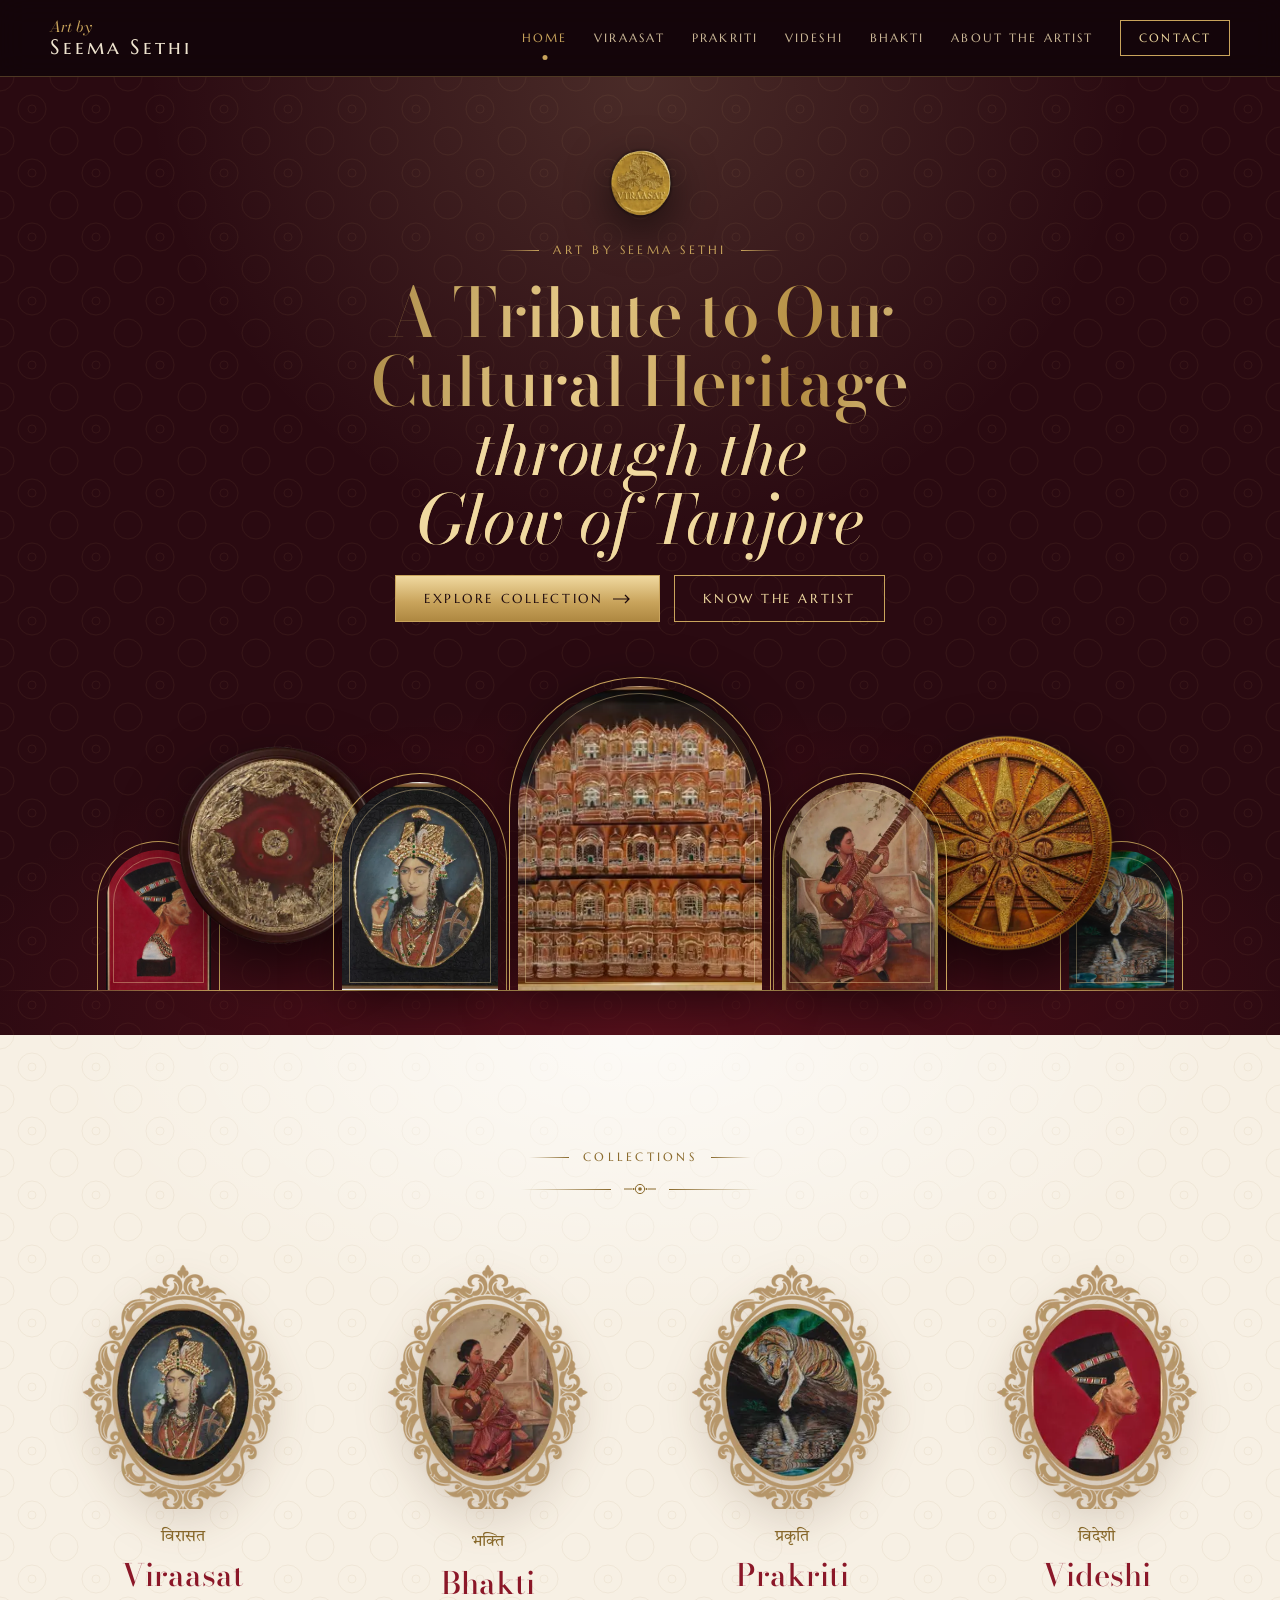
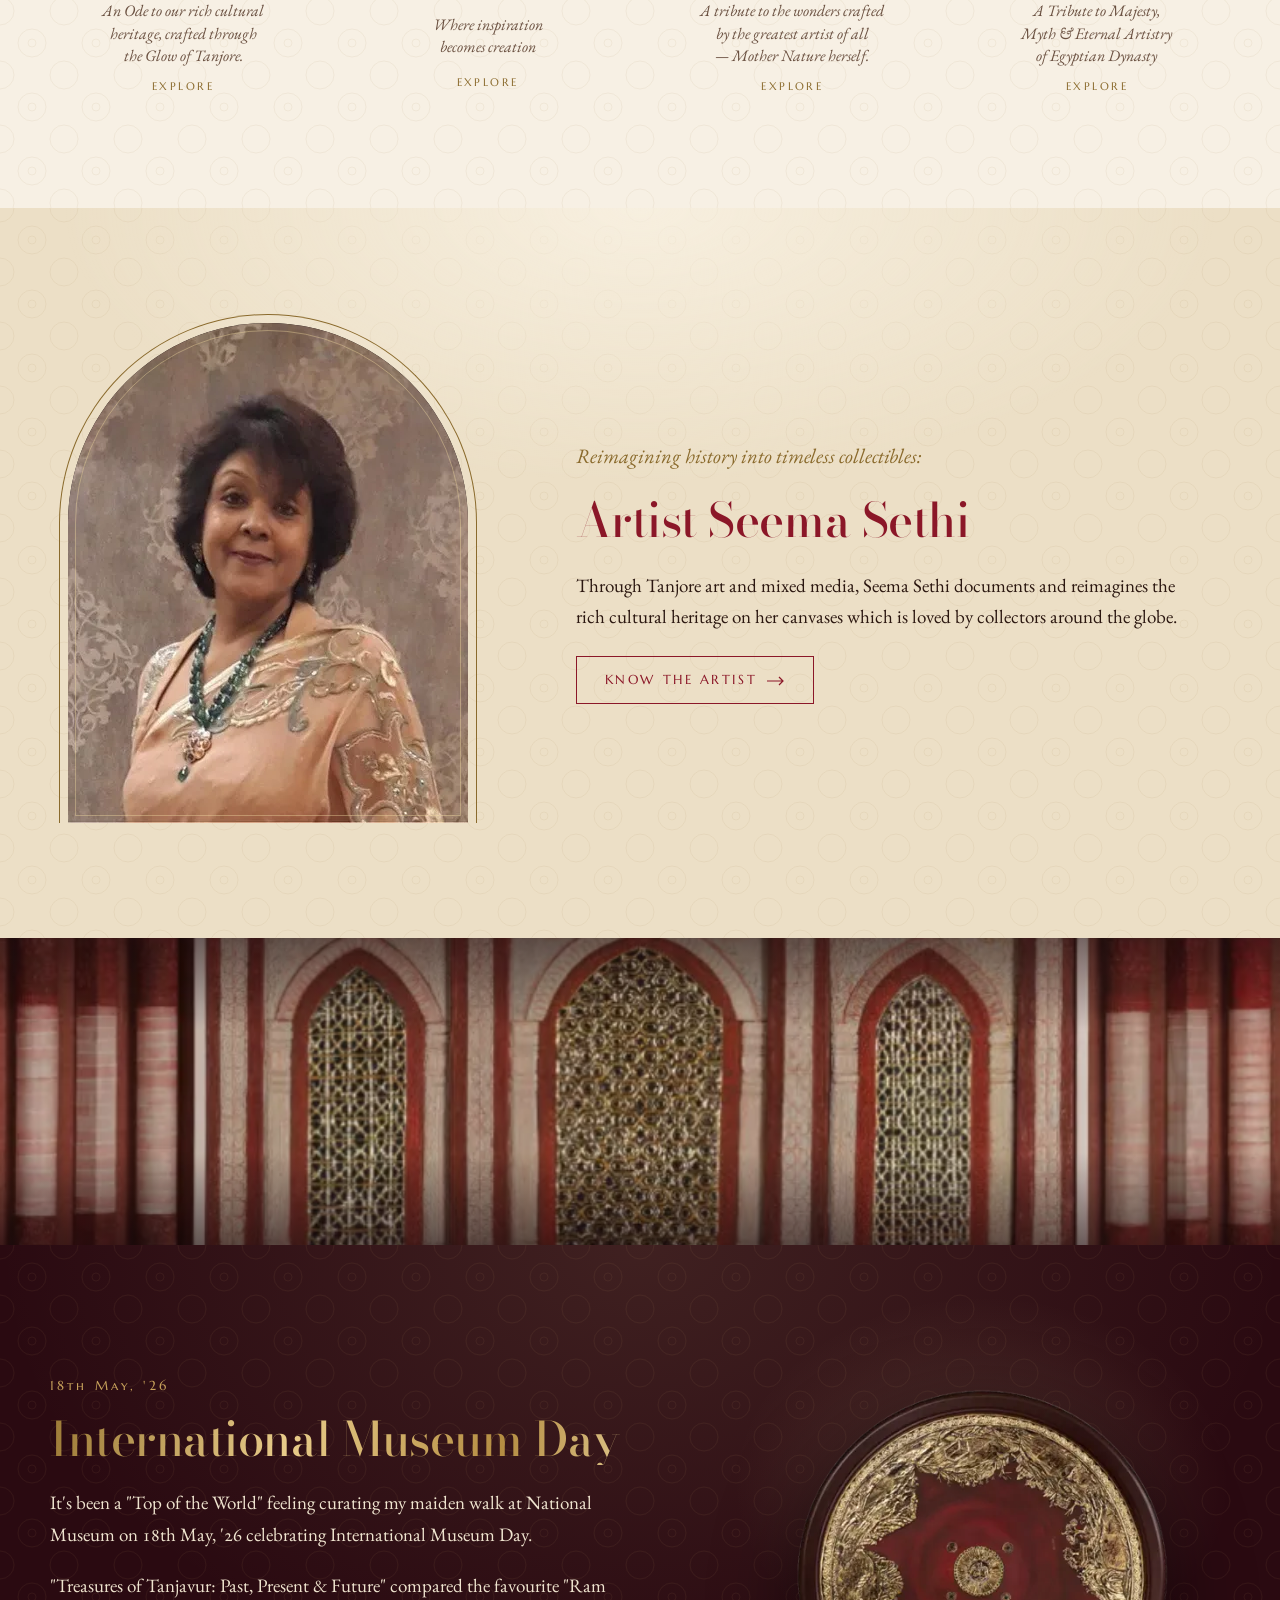
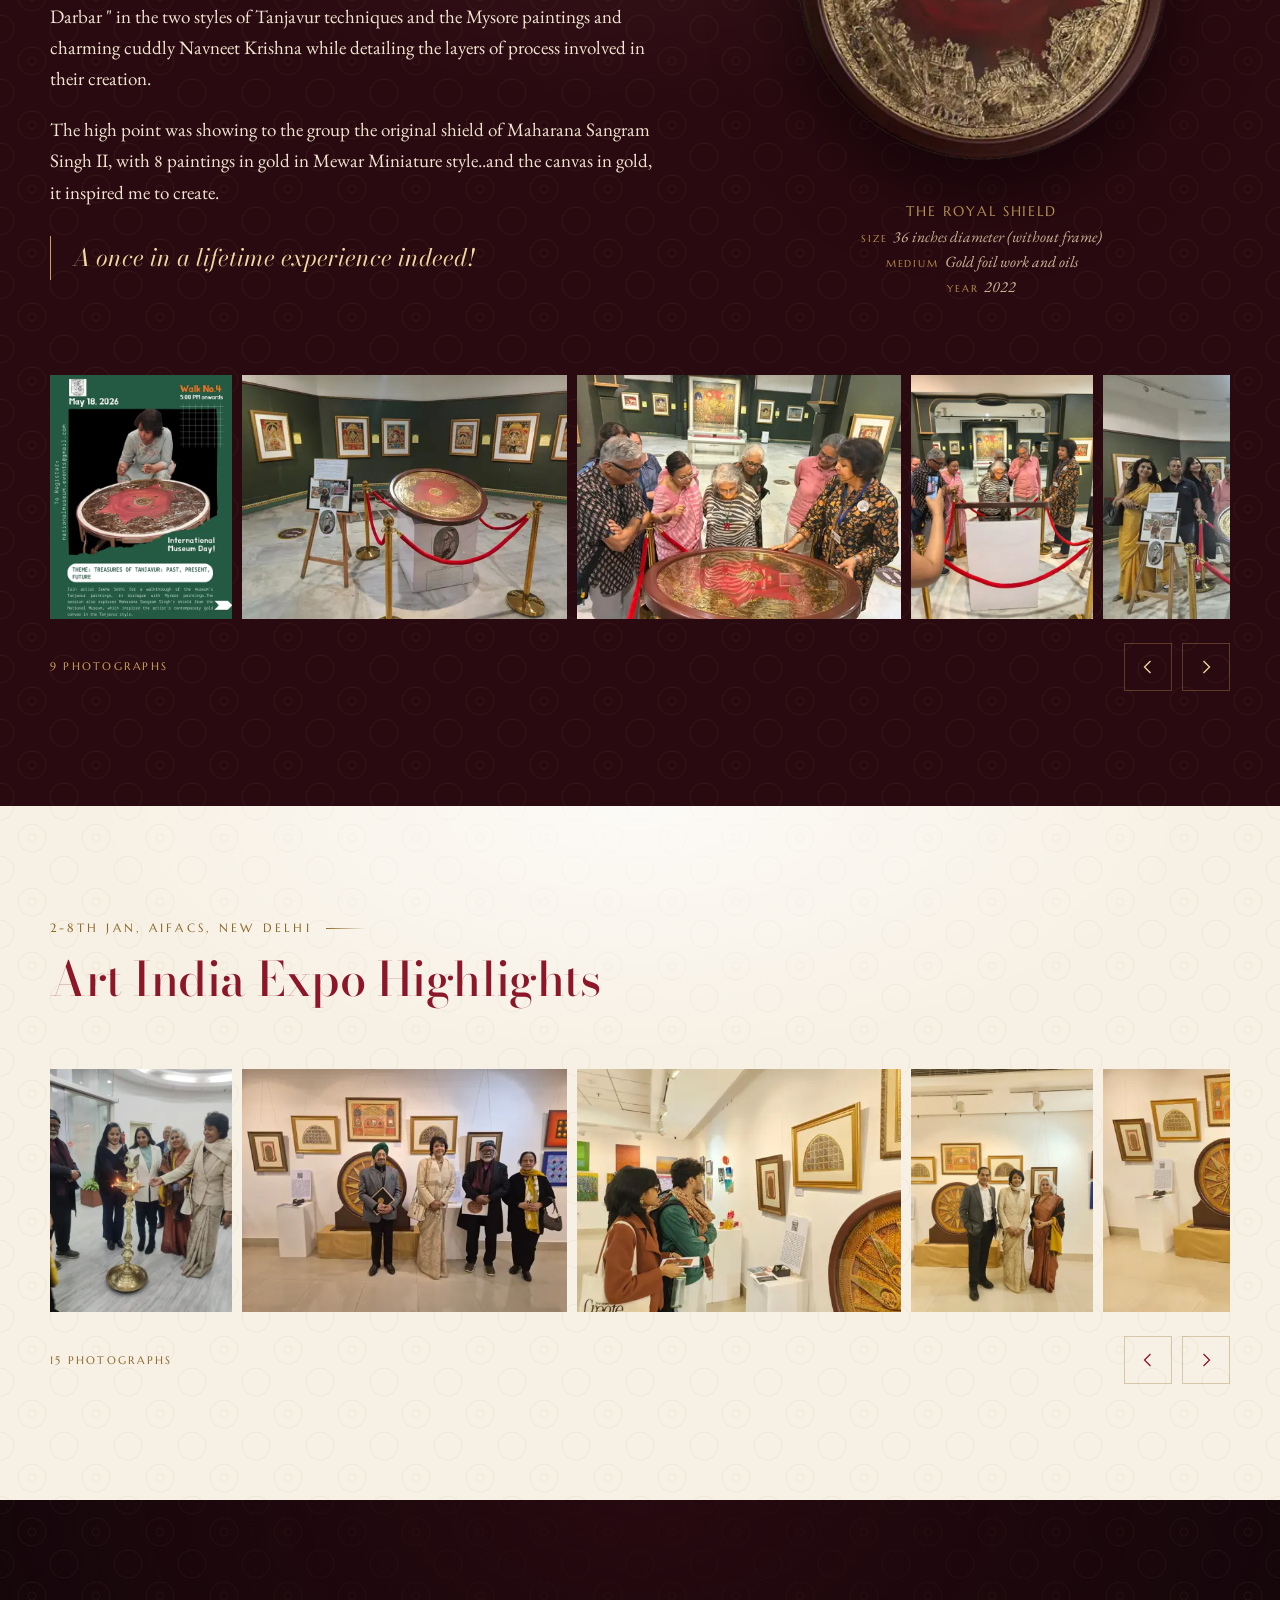
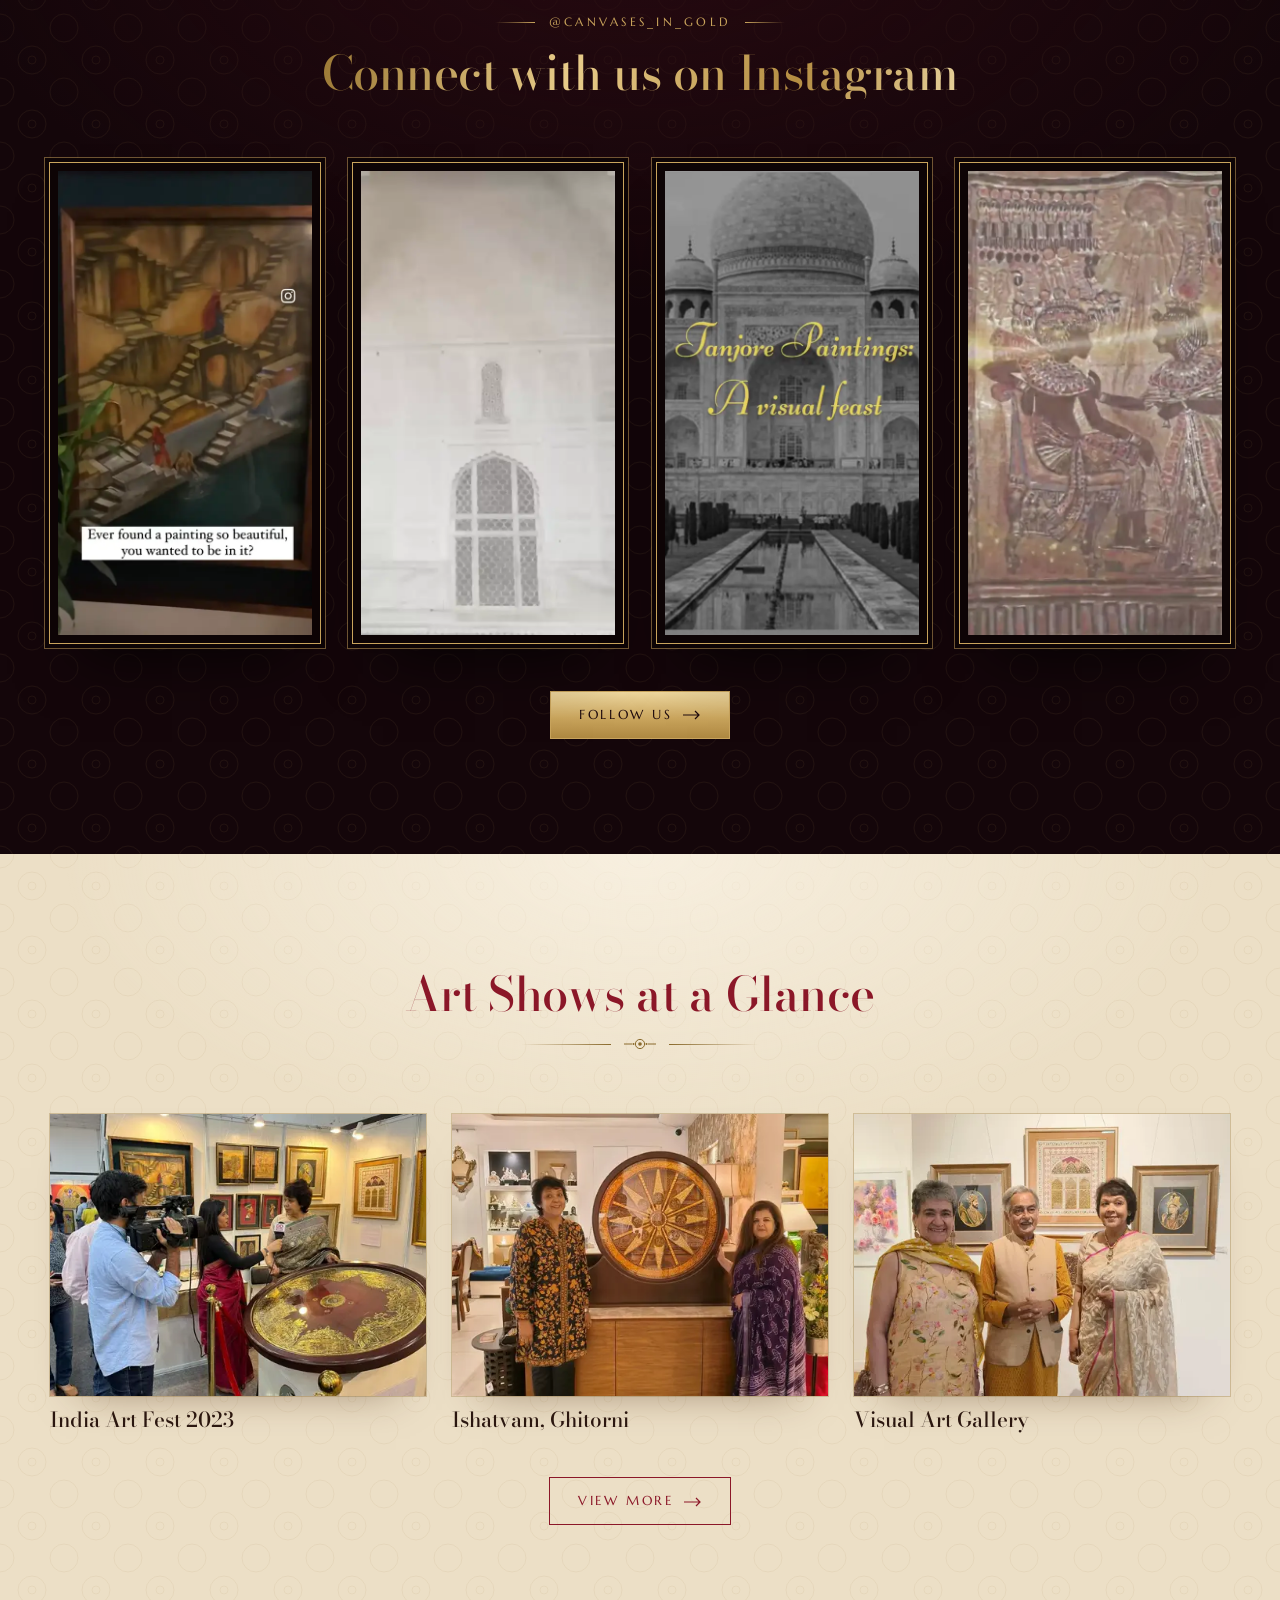
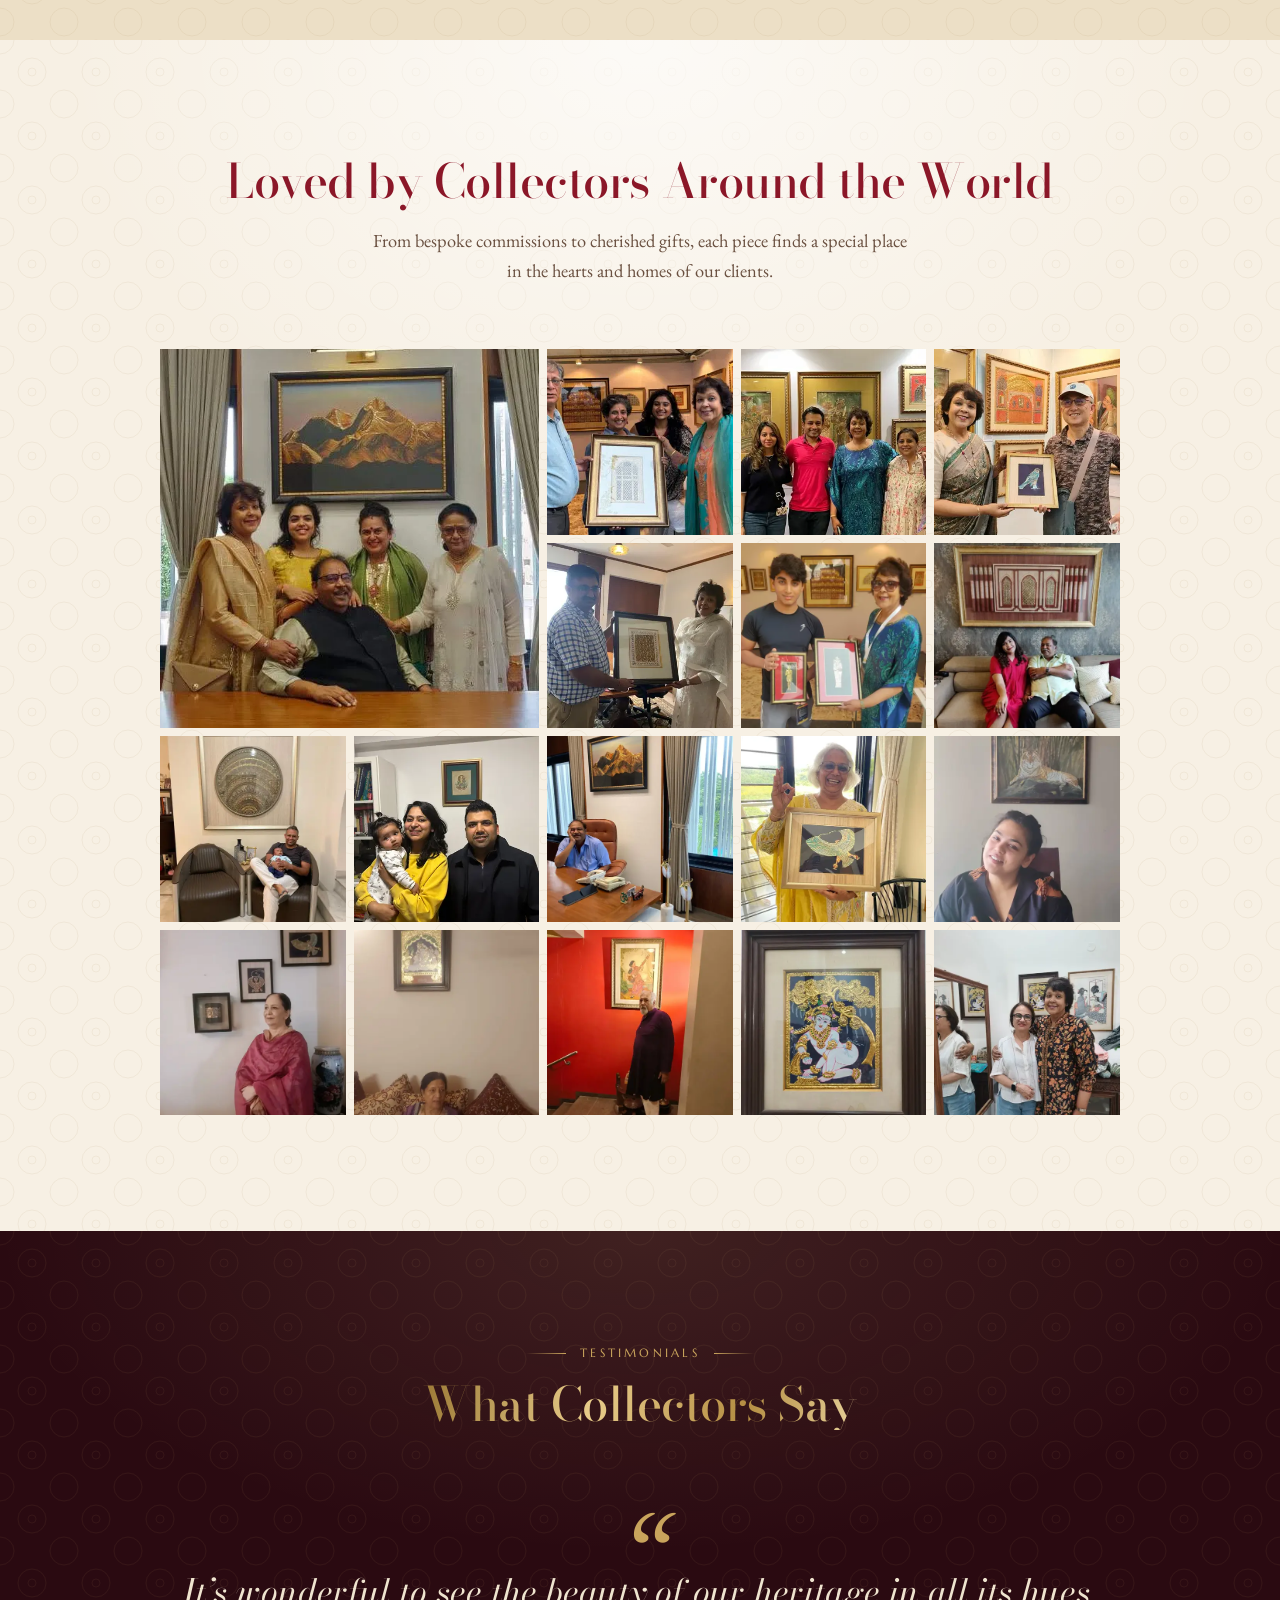
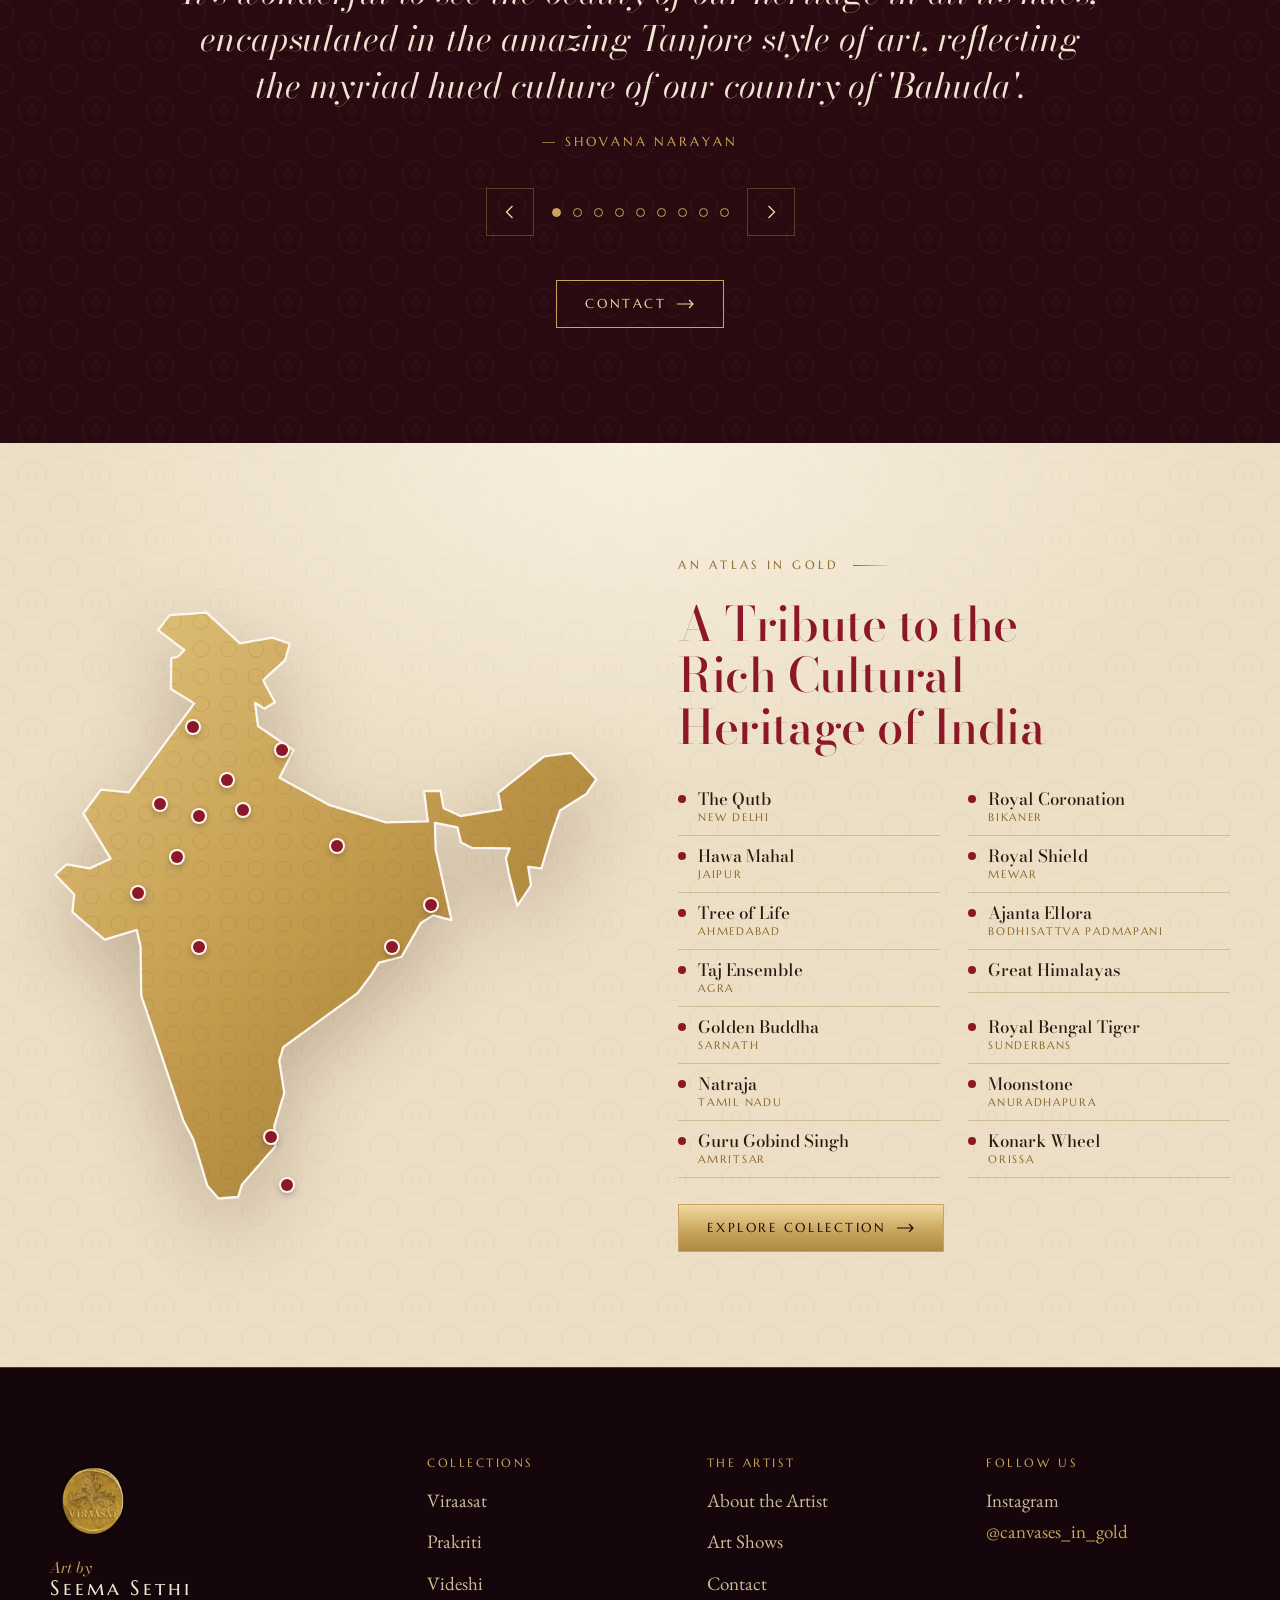
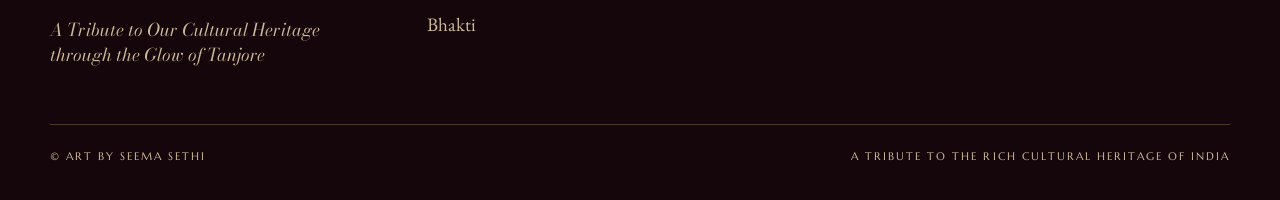
==== index.html @ c1e2b048 "Seema Sethi site" ====
<!doctype html>
<html lang="en">
<head>
<meta charset="utf-8">
<meta name="viewport" content="width=device-width, initial-scale=1, viewport-fit=cover">
<title>Art by Seema Sethi</title>
<meta name="description" content="A Tribute to Our Cultural Heritage through the Glow of Tanjore">
<link rel="preconnect" href="https://fonts.googleapis.com">
<link rel="preconnect" href="https://fonts.gstatic.com" crossorigin>
<link rel="stylesheet" href="https://fonts.googleapis.com/css2?family=Bodoni+Moda:ital,opsz,wght@0,6..96,400..700;1,6..96,400..700&family=EB+Garamond:ital,wght@0,400..600;1,400..600&family=Marcellus+SC&family=Tiro+Devanagari+Hindi:ital@0;1&display=swap">
<meta name="theme-color" content="#14060A">
<link rel="icon" type="image/png" href="/favicon.png">
<link rel="apple-touch-icon" href="/apple-touch-icon.png">
<meta property="og:type" content="website">
<meta property="og:title" content="Art by Seema Sethi">
<meta property="og:description" content="A Tribute to Our Cultural Heritage through the Glow of Tanjore">
<meta property="og:image" content="/og.jpg">
<meta name="twitter:card" content="summary_large_image">
<style>
:root{padding-top:env(safe-area-inset-top,0px);padding-bottom:env(safe-area-inset-bottom,0px)}body{margin:0}[hidden]{display:none!important}
/* Layout: a royal gallery. Jewel-toned darbar walls alternate with ivory and sand rooms;
   soft round-top jharokha arches, gilded hairline frames, quiet museum captions. */
:root{
  --wall:#2A0A11;        /* oxblood darbar wall */
  --wall-deep:#14060A;   /* lacquer shadow */
  --jewel:#2A0A11;       /* per-collection wall */
  --kumkum:#8B1728;      /* the house maroon */
  --gold:#C9A45C;        /* antique gold leaf */
  --gold-hi:#F0D9A0;
  --gold-lo:#8A6A2C;
  --ivory:#F7F0E4;       /* light rooms */
  --sand:#ECDFC6;
  --paper:#FCF8F1;
  --ink:#2B1710;
  --ink-soft:#6A5040;
  --text:#EFE4CF;
  --text-soft:#CDB998;
  --line:rgba(201,164,92,.32);
  --line-lo:rgba(138,106,44,.3);

  --f-display:"Bodoni Moda","Bodoni 72",Didot,Georgia,serif;
  --f-body:"EB Garamond",Garamond,"Times New Roman",Georgia,serif;
  --f-caps:"Marcellus SC",Marcellus,"Trajan Pro",Georgia,serif;
  --f-deva:"Tiro Devanagari Hindi","Kohinoor Devanagari","Devanagari Sangam MN",serif;

  --t-hero:clamp(2.55rem,5.6vw,5.4rem);
  --t-h2:clamp(2rem,3.7vw,3.5rem);
  --t-h3:clamp(1.55rem,2.3vw,2.15rem);

  --jaali:url("data:image/svg+xml,%3Csvg xmlns='http://www.w3.org/2000/svg' width='64' height='64' viewBox='0 0 64 64'%3E%3Cg fill='none' stroke='%23C9A45C' stroke-opacity='.075' stroke-width='1'%3E%3Ccircle cx='32' cy='32' r='14'/%3E%3Ccircle cx='32' cy='32' r='4'/%3E%3Ccircle cx='0' cy='0' r='14'/%3E%3Ccircle cx='64' cy='0' r='14'/%3E%3Ccircle cx='0' cy='64' r='14'/%3E%3Ccircle cx='64' cy='64' r='14'/%3E%3C/g%3E%3C/svg%3E");
  --jaali-lo:url("data:image/svg+xml,%3Csvg xmlns='http://www.w3.org/2000/svg' width='64' height='64' viewBox='0 0 64 64'%3E%3Cg fill='none' stroke='%238A6A2C' stroke-opacity='.07' stroke-width='1'%3E%3Ccircle cx='32' cy='32' r='14'/%3E%3Ccircle cx='32' cy='32' r='4'/%3E%3Ccircle cx='0' cy='0' r='14'/%3E%3Ccircle cx='64' cy='0' r='14'/%3E%3Ccircle cx='0' cy='64' r='14'/%3E%3Ccircle cx='64' cy='64' r='14'/%3E%3C/g%3E%3C/svg%3E");
  color-scheme:dark;
}
body[data-jewel=viraasat]{--jewel:#3A0C17}
body[data-jewel=prakriti]{--jewel:#0B3326}
body[data-jewel=videshi]{--jewel:#122249}
body[data-jewel=bhakti]{--jewel:#47200A}

*,*::before,*::after{box-sizing:border-box}
html{-webkit-text-size-adjust:100%;scroll-padding-top:90px}
body{background:var(--wall-deep);color:var(--text);font:400 1.1875rem/1.64 var(--f-body);font-variant-numeric:oldstyle-nums;overflow-x:hidden}
body::before{content:"";position:fixed;inset:0 0 auto;height:env(safe-area-inset-top,0px);z-index:70;background:var(--wall-deep)}
img,video{max-width:100%;display:block}
img{height:auto}
a{color:inherit}
p{margin:0}
button{font:inherit;color:inherit}
:focus-visible{outline:2px solid var(--gold-hi);outline-offset:3px}
::selection{background:var(--gold);color:var(--wall-deep)}

.wrap{width:100%;max-width:1260px;margin-inline:auto;padding-left:max(16px,env(safe-area-inset-left,0px));padding-right:max(16px,env(safe-area-inset-right,0px))}
@media (min-width:720px){.wrap{padding-left:max(40px,env(safe-area-inset-left,0px));padding-right:max(40px,env(safe-area-inset-right,0px))}}
.narrow{max-width:820px}
main{overflow-x:clip}

/* rooms */
.wall{background-color:var(--jewel);background-image:radial-gradient(ellipse 70% 55% at 50% 0%,rgba(240,217,160,.11),transparent 72%),var(--jaali)}
.deep{background-color:var(--wall-deep);background-image:radial-gradient(ellipse 70% 55% at 50% 0%,color-mix(in srgb,var(--jewel) 85%,transparent),transparent 78%),var(--jaali)}
.light{color:var(--ink)}
.marble{background-color:var(--ivory);background-image:radial-gradient(ellipse 60% 50% at 50% 0%,rgba(255,255,255,.7),transparent 75%),var(--jaali-lo)}
.sand{background-color:var(--sand);background-image:radial-gradient(ellipse 60% 50% at 50% 0%,rgba(255,250,240,.6),transparent 75%),var(--jaali-lo)}
.sec{padding-block:clamp(64px,9vw,128px)}

/* type */
.eyebrow{font:400 .78rem/1.2 var(--f-caps);letter-spacing:.26em;color:var(--gold);display:flex;align-items:center;gap:14px;text-transform:uppercase}
.eyebrow::before,.eyebrow::after{content:"";height:1px;width:40px;background:linear-gradient(90deg,transparent,currentColor)}
.eyebrow::after{transform:scaleX(-1)}
.eyebrow.left::before{display:none}
.light .eyebrow{color:var(--gold-lo)}
.h1{font-family:var(--f-display);font-weight:500;font-size:var(--t-hero);line-height:1.03;letter-spacing:-.012em;margin:0;text-wrap:balance}
.h2{font-family:var(--f-display);font-weight:500;font-size:var(--t-h2);line-height:1.08;letter-spacing:-.01em;margin:0;text-wrap:balance}
.h3{font-family:var(--f-display);font-weight:500;font-size:var(--t-h3);line-height:1.14;margin:0;text-wrap:balance}
.light .h1,.light .h2,.light .h3{color:var(--kumkum)}
.tagline{font:italic 400 clamp(1.15rem,1.6vw,1.4rem)/1.4 var(--f-body);color:var(--gold-hi);text-wrap:balance}
.light .tagline{color:var(--gold-lo)}
.deva{font-family:var(--f-deva);color:var(--gold);line-height:1.1}
.prose{display:grid;gap:1.05em;color:var(--text)}
.prose p{max-width:68ch;text-wrap:pretty}
.light .prose{color:var(--ink)}
.center{text-align:center;margin-inline:auto}
.center p{margin-inline:auto}
.dropcap > p:first-child::first-letter{float:left;font:500 4.4em/.82 var(--f-display);color:var(--gold);padding:.06em .1em 0 0}
.light .dropcap > p:first-child::first-letter{color:var(--kumkum)}

.foil{color:var(--gold);background-image:linear-gradient(100deg,#9C7A36 0%,#E8CC8A 18%,#B48D42 34%,#F8E8B8 50%,#AE873C 66%,#E6C882 84%,#9C7A36 100%);background-size:220% 100%;background-position:0 0;-webkit-background-clip:text;background-clip:text;-webkit-text-fill-color:transparent}
.light .foil{background:none;-webkit-text-fill-color:currentColor;color:var(--kumkum)}
@keyframes shimmer{from{background-position:100% 0}to{background-position:0 0}}
.shimmer{animation:shimmer 3s cubic-bezier(.3,.6,.2,1) .15s both}

.orn{display:flex;align-items:center;justify-content:center;gap:12px;color:var(--gold)}
.orn i{display:block;height:1px;width:clamp(40px,8vw,90px);background:linear-gradient(90deg,transparent,currentColor)}
.orn i:last-child{transform:scaleX(-1)}
.orn svg{width:34px;height:12px;flex:none}
.light .orn{color:var(--gold-lo)}

/* buttons */
.btn{display:inline-flex;align-items:center;gap:.8em;font:400 .8rem/1 var(--f-caps);letter-spacing:.2em;text-transform:uppercase;text-decoration:none;padding:17px 28px 16px;border:1px solid var(--gold);color:#1E0A0E;background:linear-gradient(180deg,var(--gold-hi),var(--gold) 58%,#AE8841);cursor:pointer;transition:box-shadow .3s,filter .3s,background-color .3s}
.btn:hover{filter:brightness(1.07);box-shadow:0 10px 34px -10px rgba(240,217,160,.55)}
.btn svg{width:18px;height:10px;flex:none}
.btn-ghost{background:transparent;color:var(--gold-hi)}
.btn-ghost:hover{background:rgba(201,164,92,.12);filter:none}
.light .btn-ghost{color:var(--kumkum);border-color:var(--kumkum)}
.light .btn-ghost:hover{background:rgba(139,23,40,.07)}
.btns{display:flex;flex-wrap:wrap;gap:14px}
.btns.center{justify-content:center}
.icon-btn{width:48px;height:48px;display:grid;place-items:center;background:none;border:1px solid var(--line);color:var(--gold-hi);cursor:pointer;transition:border-color .2s,background-color .2s}
.icon-btn:hover{border-color:var(--gold);background:rgba(201,164,92,.1)}
.icon-btn svg{width:18px;height:18px}
.light .icon-btn{border-color:var(--line-lo);color:var(--kumkum)}
.light .icon-btn:hover{border-color:var(--kumkum);background:rgba(139,23,40,.05)}

/* header */
.hdr{position:sticky;top:env(safe-area-inset-top,0px);z-index:50;background:rgba(20,6,10,.9);-webkit-backdrop-filter:saturate(1.3) blur(14px);backdrop-filter:saturate(1.3) blur(14px);border-bottom:1px solid var(--line)}
.hdr-in{display:flex;align-items:center;justify-content:space-between;gap:24px;height:76px}
.brand{display:flex;flex-direction:column;gap:3px;line-height:1;text-decoration:none}
.brand small{font:italic 400 .95rem/1 var(--f-display);color:var(--gold)}
.brand span{font:400 1.3rem/1 var(--f-caps);letter-spacing:.14em;color:var(--text)}
.nav{display:flex;align-items:center;gap:clamp(16px,2.1vw,32px)}
.nav a{position:relative;font:400 .78rem/1 var(--f-caps);letter-spacing:.17em;text-transform:uppercase;text-decoration:none;color:var(--text-soft);padding:8px 0;transition:color .25s}
.nav a:hover{color:var(--gold-hi)}
.nav a[aria-current=page]{color:var(--gold)}
.nav a[aria-current=page]::after{content:"";position:absolute;left:50%;bottom:-8px;width:5px;height:5px;border-radius:50%;background:var(--gold);transform:translateX(-50%)}
.nav a.nav-cta{border:1px solid var(--gold);color:var(--gold-hi);padding:11px 18px}
.nav a.nav-cta::after{display:none}
.nav a.nav-cta:hover{background:rgba(201,164,92,.14)}
.menu-btn{display:none;align-items:center;gap:10px;background:none;border:1px solid var(--line);padding:10px 14px;cursor:pointer;font:400 .74rem/1 var(--f-caps);letter-spacing:.2em;color:var(--gold-hi)}
.menu-btn svg{width:18px;height:12px}
@media (max-width:1060px){.nav{display:none}.menu-btn{display:inline-flex}}

.drawer{position:fixed;inset:0;z-index:80;overflow-y:auto;background-color:var(--wall-deep);background-image:var(--jaali);padding:calc(env(safe-area-inset-top,0px) + 20px) max(20px,env(safe-area-inset-right,0px)) calc(env(safe-area-inset-bottom,0px) + 32px) max(20px,env(safe-area-inset-left,0px))}
.drawer-top{display:flex;justify-content:space-between;align-items:center;margin-bottom:36px}
.drawer nav{display:grid;gap:6px}
.drawer nav a{display:flex;align-items:baseline;justify-content:space-between;gap:16px;text-decoration:none;padding:14px 0;border-bottom:1px solid var(--line);font:500 clamp(1.7rem,7vw,2.4rem)/1.1 var(--f-display);color:var(--text)}
.drawer nav a span{font-family:var(--f-deva);font-size:1rem;color:var(--gold)}
.drawer nav a[aria-current=page]{color:var(--gold-hi)}
.x-btn{background:none;border:1px solid var(--line);width:44px;height:44px;display:grid;place-items:center;cursor:pointer;color:var(--gold-hi)}
.x-btn svg{width:16px;height:16px}

/* soft arches: a round-top jharokha with a gilded outline */
.arch{position:relative;aspect-ratio:4/5;width:100%}
.arch::after{content:"";position:absolute;inset:-9px -9px 0;border:1px solid var(--gold);border-bottom:0;border-radius:999px 999px 0 0;pointer-events:none;transition:border-color .3s}
.arch-img{position:absolute;inset:0;overflow:hidden;border-radius:999px 999px 0 0;background:#0E0406}
.arch-img::after{content:"";position:absolute;inset:7px;border:1px solid rgba(240,217,160,.4);border-radius:999px 999px 0 0;pointer-events:none}
.arch-img img{width:100%;height:100%;object-fit:cover;transform:scale(var(--z,1));transition:transform 1.2s cubic-bezier(.2,.7,.2,1)}
.light .arch::after{border-color:var(--gold-lo)}
@media (max-width:600px){.arch::after{inset:-6px -6px 0}}

/* home hero: a gallery wall standing on a gilded ledge */
.hg{position:relative;padding-block:clamp(40px,5vw,76px) clamp(30px,3.4vw,52px);overflow:hidden;text-align:center;background-color:var(--wall);background-image:radial-gradient(ellipse 55% 70% at 50% 0%,rgba(240,217,160,.16),transparent 70%),radial-gradient(ellipse 80% 50% at 50% 100%,rgba(139,23,40,.45),transparent 70%),var(--jaali)}
.hg-head{position:relative;z-index:2;display:grid;justify-items:center;gap:20px}
.hg-seal{width:clamp(64px,6.4vw,96px);filter:drop-shadow(0 14px 22px rgba(0,0,0,.6))}
.hg .h1{font-size:clamp(2.5rem,5.3vw,5.3rem);line-height:1.02;max-width:15ch}
.hg .h1 .l2{display:block;font-style:italic;font-weight:400;color:var(--gold-hi);-webkit-text-fill-color:var(--gold-hi)}
.gw{position:relative;z-index:2;display:flex;align-items:flex-end;justify-content:center;gap:clamp(12px,1.6vw,26px);margin:clamp(44px,5vw,72px) auto 0;padding:0 16px 1px;max-width:1500px}
.gw::after{content:"";position:absolute;left:0;right:0;bottom:0;height:1px;background:linear-gradient(90deg,transparent,var(--gold) 18%,var(--gold) 82%,transparent)}
.gw > *{flex:0 0 auto;animation:rise 1.6s cubic-bezier(.2,.7,.2,1) both;animation-delay:calc(var(--i) * 90ms)}
@keyframes rise{from{transform:translateY(26px)}to{transform:none}}
.gw-it{width:var(--w)}
.gw .zoom{width:100%}
.gw-it.s{--w:clamp(84px,8.2vw,140px)}
.gw-it.m{--w:clamp(112px,12.2vw,200px)}
.gw-it.l{--w:clamp(160px,19vw,300px)}
.gw-it .arch{aspect-ratio:3/4}
.gw-it.l .arch{aspect-ratio:4/5}
.gw-it .zoom:hover .arch-img img{transform:scale(calc(var(--z,1) * 1.04))}
/* depth: small arches at the back, the medallions over them, the centre arches in front */
.gw-it.s{z-index:1}
.gw-disc{z-index:2}
.gw-it.m{z-index:3}
.gw-it.l{z-index:4}
.gw-it.m .zoom,.gw-it.l .zoom{filter:drop-shadow(0 8px 26px rgba(0,0,0,.6))}
.gw-disc{--dw:clamp(150px,17.5vw,280px);width:var(--dw);margin:0 calc(var(--dw) * -.3) calc(var(--dw) * .16)}
.gw-disc .zoom{filter:drop-shadow(0 24px 30px rgba(0,0,0,.65))}
.gw-disc img{animation:spin 120s linear infinite}
.gw-disc.rev img{animation-direction:reverse}
@keyframes spin{to{transform:rotate(360deg)}}
@media (max-width:900px){.gw .x{display:none}.gw-it.m{--w:26vw}.gw-it.l{--w:36vw}.gw-disc{--dw:27vw;z-index:5;margin-bottom:calc(var(--dw) * .34)}}
@media (max-width:600px){.gw-it.m{--w:23vw}.gw-it.l{--w:32vw}.gw{gap:6px}.gw-disc{--dw:24vw;margin-inline:calc(var(--dw) * -.45)}}

/* inner-page hero (about) */
.hero{position:relative;overflow:hidden;padding-block:clamp(48px,7vw,104px) clamp(56px,8vw,120px)}
.hero-grid{display:grid;grid-template-columns:minmax(0,1.12fr) minmax(0,.88fr);gap:clamp(40px,6vw,96px);align-items:center}
.hero-copy{display:grid;gap:30px;justify-items:start}
.hero-art{position:relative;max-width:440px;width:100%;justify-self:center}
.hero-art::before{content:"";position:absolute;inset:-18% -30% -10%;background:radial-gradient(closest-side,rgba(240,217,160,.18),transparent);z-index:0}
.hero-art .arch{z-index:1}
@media (max-width:860px){.hero-grid{grid-template-columns:minmax(0,1fr)}.hero-art{max-width:340px;margin-top:16px}}

/* section heads */
.sec-head{display:grid;gap:18px;justify-items:center;text-align:center;margin-bottom:clamp(36px,5vw,64px)}
.sec-head.left{justify-items:start;text-align:left}
.sec-head p.sub{max-width:60ch;color:var(--text-soft);font-size:1.15rem}
.light .sec-head p.sub{color:var(--ink-soft)}

/* collections: the original oval-framed buttons */
.colls{display:grid;grid-template-columns:repeat(4,minmax(0,1fr));gap:clamp(18px,3vw,44px)}
@media (max-width:980px){.colls{grid-template-columns:repeat(2,minmax(0,1fr));row-gap:44px}}
.coll{display:grid;gap:10px;justify-items:center;text-align:center;text-decoration:none;color:var(--ink)}
.coll img{width:min(100%,250px);filter:drop-shadow(0 16px 20px rgba(70,35,10,.2));transition:transform .7s cubic-bezier(.2,.7,.2,1),filter .5s;margin-bottom:6px}
.coll:hover img{transform:translateY(-6px);filter:drop-shadow(0 26px 28px rgba(70,35,10,.3))}
.coll .deva{font-size:1.02rem;line-height:1.5;height:1.5em;color:var(--gold-lo)}
.coll h3{font:500 clamp(1.6rem,2.4vw,2.2rem)/1 var(--f-display);margin:0;color:var(--kumkum)}
.coll p{font:italic 400 1rem/1.4 var(--f-body);color:var(--ink-soft);max-width:26ch;text-wrap:balance}
.coll .more{font:400 .7rem/1 var(--f-caps);letter-spacing:.22em;color:var(--gold-lo);text-transform:uppercase;margin-top:4px}

/* artist intro */
.split{display:grid;grid-template-columns:minmax(0,.8fr) minmax(0,1.2fr);gap:clamp(36px,7vw,110px);align-items:center}
.split .arch{max-width:400px;justify-self:center}
.split .copy{display:grid;gap:24px;justify-items:start}
@media (max-width:820px){.split{grid-template-columns:minmax(0,1fr)}.split .arch{max-width:300px}}

.band{position:relative;height:clamp(200px,34vw,460px);overflow:hidden;background:#0E0406}
.band img{width:100%;height:100%;object-fit:cover}
.band::after{content:"";position:absolute;inset:0;background:linear-gradient(180deg,rgba(20,6,10,.5),transparent 30%,transparent 70%,rgba(20,6,10,.55))}
.band.jaali-band{height:clamp(160px,24vw,340px)}
.band-cap{position:absolute;z-index:1;inset:auto 0 clamp(20px,4vw,48px);text-align:center}

/* event (museum day) */
.event{display:grid;grid-template-columns:minmax(0,1.1fr) minmax(0,.9fr);gap:clamp(36px,6vw,96px);align-items:center}
.event .copy{display:grid;gap:22px}
.event .date{font:400 .82rem/1 var(--f-caps);letter-spacing:.24em;color:var(--gold)}
.event blockquote{margin:6px 0 0;padding:6px 0 6px 22px;border-left:1px solid var(--gold);font:italic 400 1.5rem/1.35 var(--f-display);color:var(--gold-hi)}
@media (max-width:860px){.event{grid-template-columns:minmax(0,1fr)}}

/* artworks */
.zoom{display:block;background:none;border:0;padding:0;margin:0;cursor:zoom-in;text-align:inherit;min-width:0;max-width:100%}
.art{position:relative;margin:0;display:flex;flex-direction:column;align-items:center;min-width:0}
.art::before{content:"";position:absolute;left:50%;top:-12%;width:100%;height:70%;transform:translateX(-50%);background:radial-gradient(closest-side,rgba(240,217,160,.15),transparent);pointer-events:none}
.light .art::before{background:radial-gradient(closest-side,rgba(255,255,255,.75),transparent)}
.frame{position:relative;display:block;padding:clamp(9px,1.1vw,14px);background:#0D0405;box-shadow:0 0 0 1px var(--gold),0 0 0 5px #0D0405,0 0 0 6px rgba(201,164,92,.5),0 46px 70px -34px rgba(0,0,0,.9);transition:box-shadow .4s}
.frame::after{content:"";position:absolute;inset:clamp(9px,1.1vw,14px);box-shadow:inset 0 0 0 1px rgba(240,217,160,.3);pointer-events:none}
.zoom:hover .frame{box-shadow:0 0 0 1px var(--gold-hi),0 0 0 5px #0D0405,0 0 0 6px var(--gold),0 46px 80px -30px rgba(0,0,0,.9),0 0 60px -10px rgba(240,217,160,.25)}
.light .frame{background:var(--paper);box-shadow:0 0 0 1px var(--gold-lo),0 0 0 5px var(--paper),0 0 0 6px rgba(138,106,44,.45),0 40px 60px -36px rgba(70,35,10,.5)}
.light .frame::after{box-shadow:inset 0 0 0 1px rgba(138,106,44,.28)}
.light .zoom:hover .frame{box-shadow:0 0 0 1px var(--gold),0 0 0 5px var(--paper),0 0 0 6px var(--gold-lo),0 44px 70px -34px rgba(70,35,10,.55)}
.frame img{max-height:min(74vh,740px);width:auto;margin-inline:auto}
.art-round .frame,.light .art-round .frame{padding:0;background:none;box-shadow:none;border-radius:50%}
.art-round .frame::after{display:none}
.art-round img{filter:drop-shadow(0 30px 40px rgba(0,0,0,.55));max-height:min(68vh,600px)}
.light .art-round img{filter:drop-shadow(0 26px 30px rgba(70,35,10,.35))}
.art-round .zoom:hover .frame,.light .art-round .zoom:hover .frame{box-shadow:none}

/* quiet museum caption, directly under the work */
.cap{display:grid;gap:2px;justify-items:center;text-align:center;margin-top:22px;max-width:420px}
.cap-t{font:400 .86rem/1.3 var(--f-caps);letter-spacing:.14em;text-transform:uppercase;color:var(--gold);margin-bottom:4px}
.cap-l{font:italic 400 .98rem/1.45 var(--f-body);color:var(--text-soft);font-variant-numeric:lining-nums}
.cap-l b{font:normal 400 .6rem/1 var(--f-caps);letter-spacing:.2em;text-transform:uppercase;color:var(--gold);margin-right:.6em;opacity:.85}
.light .cap-t{color:var(--kumkum)}
.light .cap-l{color:var(--ink-soft)}
.light .cap-l b{color:var(--gold-lo)}

.exhibit{display:grid;grid-template-columns:minmax(0,1.1fr) minmax(0,.9fr);gap:clamp(36px,6vw,96px);align-items:center;padding-block:clamp(36px,5vw,72px)}
.exhibit.flip .art{order:2}
.exhibit.solo{grid-template-columns:minmax(0,1fr)}
.ex-text{display:grid;gap:20px;justify-items:start;min-width:0}
@media (max-width:860px){.exhibit{grid-template-columns:minmax(0,1fr)}.exhibit.flip .art{order:0}}

.works-grid{display:grid;grid-template-columns:repeat(auto-fit,minmax(min(100%,230px),1fr));gap:clamp(44px,4vw,64px) clamp(24px,3vw,48px);align-items:start;padding-top:12px}
.works-grid.cols-2{grid-template-columns:repeat(auto-fit,minmax(min(100%,300px),1fr));max-width:900px;margin-inline:auto}
.works-grid .frame img{height:clamp(220px,26vw,340px);width:auto;max-height:none;object-fit:contain}
.works-grid .cap{max-width:280px}

.verse{font:italic 400 1.22rem/1.62 var(--f-display);color:var(--text);display:grid;margin:0}
.verse .lead{font:400 .8rem/1 var(--f-caps);font-style:normal;letter-spacing:.22em;color:var(--gold);text-transform:uppercase;margin-bottom:14px}
.light .verse{color:var(--ink)}
.light .verse .lead{color:var(--gold-lo)}

.making{margin-top:clamp(40px,6vw,80px);display:grid;gap:22px;justify-items:center}
.making h3{font:italic 400 clamp(1.4rem,2vw,1.9rem)/1.2 var(--f-display);color:var(--gold-hi);margin:0;text-align:center}
.light .making h3{color:var(--kumkum)}
.making-row{display:flex;gap:14px;justify-content:center;flex-wrap:wrap;width:100%}
.making-row .zoom{flex:1 1 220px;max-width:420px}
.making-row .frame img{width:100%;height:auto;max-height:none}
.making-wide .zoom{flex-basis:100%;max-width:1040px}

/* chapter */
.chapter{padding-block:clamp(72px,9vw,128px);scroll-margin-top:76px}
.ch-head{display:grid;gap:16px;justify-items:center;text-align:center;margin-bottom:clamp(28px,4vw,52px)}
.ch-head .pre{font:italic 400 1.3rem/1 var(--f-display);color:var(--gold-hi)}
.light .ch-head .pre{color:var(--gold-lo)}
.ch-lead{margin-bottom:clamp(24px,4vw,48px)}

/* collection hero */
.c-hero{position:relative;overflow:hidden;min-height:clamp(420px,58vw,640px);display:grid;align-items:end}
.c-hero-bg{position:absolute;inset:0}
.c-hero-bg img{width:100%;height:100%;object-fit:cover;animation:settle 2.6s cubic-bezier(.2,.7,.2,1) both}
@keyframes settle{from{transform:scale(1.08)}to{transform:scale(1)}}
.c-hero-bg::after{content:"";position:absolute;inset:0;background:radial-gradient(ellipse 60% 55% at 50% 58%,rgba(12,4,6,.55),transparent 80%),linear-gradient(180deg,rgba(12,4,6,.6) 0%,rgba(12,4,6,.5) 40%,color-mix(in srgb,var(--jewel) 92%,transparent) 86%,var(--jewel) 100%)}
.c-hero-in{position:relative;z-index:1;display:grid;gap:22px;justify-items:center;text-align:center;padding-block:clamp(90px,12vw,160px) clamp(48px,6vw,80px)}
.c-hero .wm{position:absolute;z-index:0;left:50%;top:46%;transform:translate(-50%,-50%);font:400 clamp(7rem,24vw,22rem)/1 var(--f-deva);color:rgba(201,164,92,.08);white-space:nowrap;pointer-events:none;user-select:none}
.c-hero .kicker{font:italic 400 clamp(1.15rem,1.8vw,1.5rem)/1.4 var(--f-body);color:var(--gold-hi);max-width:40ch;text-wrap:balance}
.c-hero .deva-name{font:400 1.25rem/1 var(--f-deva);color:var(--gold);letter-spacing:.04em}
.c-hero .kicker,.c-hero .deva-name{text-shadow:0 2px 18px rgba(0,0,0,.6)}
.c-hero .h1{filter:drop-shadow(0 3px 16px rgba(0,0,0,.5))}
.idx{display:flex;flex-wrap:wrap;justify-content:center;gap:8px 10px;max-width:980px;margin-top:10px}
.idx button{background:rgba(20,6,10,.35);border:1px solid var(--line);border-radius:999px;color:var(--text-soft);font:400 .7rem/1 var(--f-caps);letter-spacing:.14em;text-transform:uppercase;padding:10px 16px;cursor:pointer;transition:color .2s,border-color .2s}
.idx button:hover{color:var(--gold-hi);border-color:var(--gold)}

/* photo scrollers and tiles */
.strip{display:flex;gap:10px;overflow-x:auto;scroll-snap-type:x mandatory;padding-bottom:12px;scrollbar-width:thin;scrollbar-color:var(--gold-lo) transparent;overscroll-behavior-x:contain}
.strip .zoom{flex:0 0 auto;scroll-snap-align:start;height:clamp(170px,19vw,250px);position:relative;overflow:hidden;background:#0E0406}
.strip img{height:100%;width:auto;max-width:none;transition:transform .9s cubic-bezier(.2,.7,.2,1)}
.strip .zoom:hover img{transform:scale(1.05)}
.strip-ctl{display:flex;gap:10px;align-items:center;justify-content:flex-end;margin-top:12px}
.strip-n{margin-right:auto;font:400 .7rem/1 var(--f-caps);letter-spacing:.2em;text-transform:uppercase;color:var(--gold)}
.light .strip-n{color:var(--gold-lo)}
.tiles{display:grid;grid-template-columns:repeat(5,minmax(0,1fr));gap:8px;max-width:960px;margin-inline:auto}
.tiles .zoom{position:relative;aspect-ratio:1;width:100%;overflow:hidden;background:#0E0406}
.tiles .zoom:first-child{grid-column:span 2;grid-row:span 2}
.tiles img{width:100%;height:100%;object-fit:cover;object-position:50% 35%;transition:transform .9s cubic-bezier(.2,.7,.2,1)}
.tiles .zoom:hover img{transform:scale(1.05)}
@media (max-width:600px){.tiles{grid-template-columns:repeat(4,minmax(0,1fr));gap:6px}}
.strip .zoom::after,.tiles .zoom::after{content:"";position:absolute;inset:0;box-shadow:inset 0 0 0 1px rgba(201,164,92,0);transition:box-shadow .3s}
.strip .zoom:hover::after,.tiles .zoom:hover::after{box-shadow:inset 0 0 0 1px var(--gold)}

/* shows */
.shows3{display:grid;grid-template-columns:repeat(3,minmax(0,1fr));gap:clamp(14px,2vw,28px)}
@media (max-width:760px){.shows3{grid-template-columns:minmax(0,1fr)}}
.show-card{display:grid;gap:12px;text-align:left;width:100%}
.show-card .ph{aspect-ratio:4/3;overflow:hidden;position:relative;background:#0E0406;box-shadow:0 0 0 1px var(--line)}
.show-card img{width:100%;height:100%;object-fit:cover;transition:transform .9s cubic-bezier(.2,.7,.2,1)}
.show-card:hover img{transform:scale(1.05)}
.show-card .nm{font:500 1.3rem/1.2 var(--f-display);color:var(--text)}
.show-card .ct{font:400 .7rem/1 var(--f-caps);letter-spacing:.2em;color:var(--gold);text-transform:uppercase}
.light .show-card .nm{color:var(--ink)}
.light .show-card .ct{color:var(--gold-lo)}
.light .show-card .ph{box-shadow:0 0 0 1px var(--line-lo),0 24px 40px -30px rgba(70,35,10,.5)}
.venues{display:grid;grid-template-columns:repeat(auto-fill,minmax(min(100%,260px),1fr));gap:clamp(22px,2.5vw,34px) clamp(14px,2vw,26px)}

/* reels: rectangular gilded frames */
.reels{display:grid;grid-template-columns:repeat(4,minmax(0,1fr));gap:clamp(18px,2.6vw,34px)}
@media (max-width:820px){.reels{grid-template-columns:repeat(2,minmax(0,1fr))}}
.reel{position:relative;aspect-ratio:9/16;padding:8px;background:#0D0405;box-shadow:0 0 0 1px var(--gold),0 0 0 5px #0D0405,0 0 0 6px rgba(201,164,92,.5),0 40px 60px -30px rgba(0,0,0,.8)}
.reel video{width:100%;height:100%;object-fit:cover;background:#1A0A0D}

/* testimonials */
.testi{max-width:920px;margin-inline:auto;text-align:center;display:grid;justify-items:center}
.q-mark{font:italic 400 7.5rem/1 var(--f-body);color:var(--gold);height:.5em;margin-bottom:14px}
.q-stage{display:grid;width:100%}
.q-slide{grid-area:1/1;opacity:0;visibility:hidden;transition:opacity .9s ease,visibility .9s;display:grid;gap:26px;justify-items:center;align-content:center;margin:0}
.q-slide.on{opacity:1;visibility:visible}
.q-text{font:italic 400 clamp(1.4rem,2.7vw,2.2rem)/1.36 var(--f-display);text-wrap:balance;margin:0}
.q-by{font:400 .82rem/1 var(--f-caps);letter-spacing:.22em;color:var(--gold);text-transform:uppercase}
.q-ctl{display:flex;align-items:center;gap:18px;margin-top:40px}
.dots{display:flex;gap:12px}
.dots button{width:9px;height:9px;padding:0;border:1px solid var(--gold);border-radius:50%;background:transparent;cursor:pointer}
.dots button[aria-current=true]{background:var(--gold)}

/* atlas map */
.atlas{display:grid;grid-template-columns:minmax(0,1fr) minmax(0,1fr);gap:clamp(40px,6vw,90px);align-items:center}
@media (max-width:900px){.atlas{grid-template-columns:minmax(0,1fr)}}
.map{position:relative;aspect-ratio:241/260;width:100%;max-width:560px;justify-self:center}
.map svg{position:absolute;inset:0;width:100%;height:100%;overflow:visible;filter:drop-shadow(0 30px 40px rgba(70,35,10,.25))}
.pin{position:absolute;width:28px;height:28px;transform:translate(-50%,-50%);z-index:1;display:block}
.pin i{position:absolute;inset:8px;border-radius:50%;background:var(--kumkum);box-shadow:0 0 0 2px var(--paper),0 3px 8px rgba(0,0,0,.4);transition:transform .25s}
.pin::before{content:"";position:absolute;inset:4px;border:1px solid var(--kumkum);border-radius:50%;opacity:0;animation:pulse 3.2s ease-out infinite;animation-delay:var(--d,0s)}
@keyframes pulse{0%{opacity:.8;transform:scale(.6)}100%{opacity:0;transform:scale(1.8)}}
.tip{position:absolute;bottom:calc(100% + 6px);left:50%;transform:translate(-50%,6px);width:196px;display:grid;gap:3px;background:var(--paper);color:var(--ink);padding:7px 7px 10px;text-align:left;opacity:0;visibility:hidden;pointer-events:none;transition:opacity .25s,transform .25s,visibility .25s;box-shadow:0 0 0 1px var(--line-lo),0 22px 40px -16px rgba(40,15,5,.55)}
.tip img{width:100%;height:132px;object-fit:cover;margin-bottom:6px;background:#0E0406}
.tip img.rnd{object-fit:contain;background:var(--sand)}
.tip .tt{font:500 1.05rem/1.2 var(--f-display);color:var(--kumkum);padding-inline:3px}
.tip .tp{font:400 .62rem/1.3 var(--f-caps);letter-spacing:.16em;text-transform:uppercase;color:var(--gold-lo);padding-inline:3px}
.pin.below .tip{bottom:auto;top:calc(100% + 6px);transform:translate(-50%,-6px)}
.pin.tl .tip{left:-8px;transform:translateY(6px)}
.pin.tr .tip{left:auto;right:-8px;transform:translateY(6px)}
.pin.below.tl .tip,.pin.below.tr .tip{transform:translateY(-6px)}
.pin:hover,.pin:focus-visible,.pin.on{z-index:5}
.pin:hover i,.pin:focus-visible i,.pin.on i{transform:scale(1.35)}
.pin:hover .tip,.pin:focus-visible .tip,.pin.on .tip{opacity:1;visibility:visible;transform:translate(-50%,0)}
.pin.tl:hover .tip,.pin.tl:focus-visible .tip,.pin.tl.on .tip,.pin.tr:hover .tip,.pin.tr:focus-visible .tip,.pin.tr.on .tip{transform:none}
.legend{list-style:none;margin:0;padding:0;display:grid;grid-template-columns:repeat(2,minmax(0,1fr));gap:0 28px;width:100%}
@media (max-width:480px){.legend{grid-template-columns:minmax(0,1fr)}}
.legend a{display:grid;grid-template-columns:auto minmax(0,1fr);gap:2px 12px;align-items:baseline;padding:10px 0;border-bottom:1px solid var(--line-lo);text-decoration:none}
.legend b{grid-row:span 2;width:8px;height:8px;border-radius:50%;background:var(--kumkum);transform:translateY(-2px)}
.legend .n{font:500 1.06rem/1.2 var(--f-display);color:var(--ink);transition:color .2s}
.legend .p{font:400 .66rem/1.3 var(--f-caps);letter-spacing:.16em;color:var(--gold-lo);text-transform:uppercase}
.legend a:hover .n,.legend a.on .n{color:var(--kumkum)}

/* timeline (about) */
.tl{display:grid}
.tl-row{display:grid;grid-template-columns:minmax(90px,.32fr) minmax(0,1fr);gap:clamp(20px,5vw,72px);padding-block:clamp(28px,4vw,48px);border-top:1px solid var(--line)}
.tl-yr{font:400 clamp(2.6rem,5.4vw,4.6rem)/1 var(--f-display);color:var(--gold);font-variant-numeric:lining-nums}
.light .tl-row{border-color:var(--line-lo)}
.light .tl-yr{color:var(--kumkum)}
@media (max-width:640px){.tl-row{grid-template-columns:minmax(0,1fr)}}

/* cta */
.cta{text-align:center;display:grid;gap:24px;justify-items:center}
.cta .prose{color:var(--text-soft)}
.light .cta .prose{color:var(--ink-soft)}

/* contact */
.contact{display:grid;grid-template-columns:minmax(0,.9fr) minmax(0,1.1fr);gap:clamp(40px,7vw,110px);align-items:start}
@media (max-width:860px){.contact{grid-template-columns:minmax(0,1fr)}}
.form{background:var(--ivory);color:var(--ink);padding:clamp(24px,4vw,48px);display:grid;gap:22px;border-top:2px solid var(--gold);box-shadow:0 40px 70px -40px rgba(0,0,0,.9)}
.field{display:grid;gap:8px}
.field label{font:400 .72rem/1 var(--f-caps);letter-spacing:.2em;text-transform:uppercase;color:var(--ink-soft)}
.field input,.field textarea{font:400 1.1rem/1.4 var(--f-body);color:var(--ink);background:var(--paper);border:1px solid #E5D7BE;border-bottom:1px solid var(--gold-lo);padding:13px 14px;width:100%;border-radius:0;color-scheme:light}
.field textarea{min-height:150px;resize:vertical}
.field input:focus,.field textarea:focus{outline:none;border-color:var(--gold);box-shadow:0 0 0 3px rgba(201,164,92,.25)}
.two{display:grid;grid-template-columns:repeat(2,minmax(0,1fr));gap:18px}
@media (max-width:560px){.two{grid-template-columns:minmax(0,1fr)}}
.form .btn{justify-self:start}
.note{font:italic 400 1.02rem/1.45 var(--f-body);color:var(--kumkum)}

/* footer */
.ftr{background:var(--wall-deep);border-top:1px solid var(--line);padding-block:clamp(56px,7vw,96px) calc(env(safe-area-inset-bottom,0px) + 36px)}
.ftr-grid{display:grid;grid-template-columns:minmax(0,1.4fr) repeat(3,minmax(0,1fr));gap:36px}
@media (max-width:860px){.ftr-grid{grid-template-columns:repeat(2,minmax(0,1fr))}.ftr-brand{grid-column:1/-1}}
.ftr-brand{display:grid;gap:18px;align-content:start;justify-items:start}
.ftr-brand img{width:84px}
.ftr-brand p{font:italic 400 1.1rem/1.45 var(--f-display);color:var(--text-soft);max-width:30ch}
.ftr h4{font:400 .72rem/1 var(--f-caps);letter-spacing:.22em;color:var(--gold);margin:0 0 16px;text-transform:uppercase}
.ftr ul{list-style:none;margin:0;padding:0;display:grid;gap:10px}
.ftr a{text-decoration:none;color:var(--text-soft);transition:color .2s}
.ftr a:hover{color:var(--gold-hi)}
.ftr-base{margin-top:56px;padding-top:24px;border-top:1px solid var(--line);display:flex;flex-wrap:wrap;justify-content:space-between;gap:12px;font:400 .7rem/1.4 var(--f-caps);letter-spacing:.18em;color:var(--text-soft);text-transform:uppercase}

/* lightbox */
.lb{position:fixed;inset:0;z-index:90;background:rgba(10,3,5,.95);display:grid;grid-template-columns:auto minmax(0,1fr) auto;align-items:center;gap:8px;padding:calc(env(safe-area-inset-top,0px) + 64px) max(10px,env(safe-area-inset-right,0px)) calc(env(safe-area-inset-bottom,0px) + 24px) max(10px,env(safe-area-inset-left,0px))}
.lb figure{margin:0;display:grid;gap:16px;justify-items:center;min-width:0;max-height:100%}
.lb img{max-width:100%;max-height:calc(100vh - 210px);max-height:calc(100dvh - 210px);width:auto;height:auto;object-fit:contain;box-shadow:0 0 0 1px var(--line)}
.lb figcaption{text-align:center;display:grid;gap:6px}
.lb .cap-t{font:500 1.35rem/1.2 var(--f-display);color:var(--text);text-transform:none;letter-spacing:0}
.lb .cap-m{font:400 .7rem/1.5 var(--f-caps);letter-spacing:.18em;color:var(--gold);text-transform:uppercase}
.lb-x{position:absolute;top:calc(env(safe-area-inset-top,0px) + 14px);right:max(14px,env(safe-area-inset-right,0px))}
.lb-n{position:absolute;top:calc(env(safe-area-inset-top,0px) + 28px);left:max(18px,env(safe-area-inset-left,0px));font:400 .72rem/1 var(--f-caps);letter-spacing:.2em;color:var(--text-soft)}
@media (max-width:640px){.lb{grid-template-columns:minmax(0,1fr)}.lb .icon-btn.prev,.lb .icon-btn.next{position:absolute;bottom:calc(env(safe-area-inset-bottom,0px) + 16px)}.lb .prev{left:16px}.lb .next{right:16px}.lb img{max-height:calc(100dvh - 260px)}}

@media (prefers-reduced-motion:reduce){*,*::before,*::after{animation:none!important;transition:none!important}}
</style>
</head>
<body>

<svg width="0" height="0" style="position:absolute" aria-hidden="true">
  <symbol id="i-arrow" viewBox="0 0 18 10"><path d="M0 5h16M12 1l4 4-4 4" fill="none" stroke="currentColor" stroke-width="1.2"/></symbol>
  <symbol id="i-prev" viewBox="0 0 18 18"><path d="M11.5 3 5.5 9l6 6" fill="none" stroke="currentColor" stroke-width="1.3"/></symbol>
  <symbol id="i-next" viewBox="0 0 18 18"><path d="M6.5 3l6 6-6 6" fill="none" stroke="currentColor" stroke-width="1.3"/></symbol>
  <symbol id="i-x" viewBox="0 0 16 16"><path d="M2 2l12 12M14 2 2 14" fill="none" stroke="currentColor" stroke-width="1.3"/></symbol>
  <symbol id="i-menu" viewBox="0 0 18 12"><path d="M0 1h18M0 6h18M0 11h18" fill="none" stroke="currentColor" stroke-width="1.2"/></symbol>
  <symbol id="i-orn" viewBox="0 0 34 12"><circle cx="17" cy="6" r="4.6" fill="none" stroke="currentColor"/><circle cx="17" cy="6" r="1.8" fill="currentColor"/><path d="M1 6h8M25 6h8" stroke="currentColor"/><circle cx="10.5" cy="6" r="1" fill="currentColor"/><circle cx="23.5" cy="6" r="1" fill="currentColor"/></symbol>
</svg>

<header class="hdr">
  <div class="wrap hdr-in">
    <a class="brand" href="#home" aria-label="Art by Seema Sethi, home"><small>Art by</small><span>Seema Sethi</span></a>
    <nav class="nav" aria-label="Main" id="nav"></nav>
    <button class="menu-btn" id="menu-open" aria-expanded="false" aria-controls="drawer"><svg><use href="#i-menu"/></svg>Menu</button>
  </div>
</header>

<div class="drawer" id="drawer" hidden role="dialog" aria-modal="true" aria-label="Menu">
  <div class="drawer-top">
    <a class="brand" href="#home"><small>Art by</small><span>Seema Sethi</span></a>
    <button class="x-btn" id="menu-close" aria-label="Close menu"><svg><use href="#i-x"/></svg></button>
  </div>
  <nav id="drawer-nav" aria-label="Main"></nav>
</div>

<main id="main"></main>

<footer class="ftr">
  <div class="wrap">
    <div class="ftr-grid">
      <div class="ftr-brand">
        <img src="img/w480/seema-sethi-viraasat-logo-1.webp" width="480" height="480" alt="Viraasat seal" loading="lazy" decoding="async">
        <a class="brand" href="#home"><small>Art by</small><span>Seema Sethi</span></a>
        <p>A Tribute to Our Cultural Heritage through the Glow of Tanjore</p>
      </div>
      <div><h4>Collections</h4><ul><li><a href="#viraasat">Viraasat</a></li><li><a href="#prakriti">Prakriti</a></li><li><a href="#videshi">Videshi</a></li><li><a href="#bhakti">Bhakti</a></li></ul></div>
      <div><h4>The Artist</h4><ul><li><a href="#about">About the Artist</a></li><li><a href="#shows">Art Shows</a></li><li><a href="#contact">Contact</a></li></ul></div>
      <div><h4>Follow Us</h4><ul><li><a href="https://www.instagram.com/canvases_in_gold/" target="_blank" rel="noopener">Instagram<br><span style="color:var(--gold)">@canvases_in_gold</span></a></li></ul></div>
    </div>
    <div class="ftr-base"><span>© Art by Seema Sethi</span><span>A Tribute to the Rich Cultural Heritage of India</span></div>
  </div>
</footer>

<div class="lb" id="lb" hidden role="dialog" aria-modal="true" aria-label="Artwork viewer">
  <span class="lb-n" id="lb-n"></span>
  <button class="icon-btn lb-x" id="lb-x" aria-label="Close viewer"><svg><use href="#i-x"/></svg></button>
  <button class="icon-btn prev" id="lb-prev" aria-label="Previous image"><svg><use href="#i-prev"/></svg></button>
  <figure><img id="lb-img" alt=""><figcaption><span class="cap-t" id="lb-t"></span><span class="cap-m" id="lb-m"></span></figcaption></figure>
  <button class="icon-btn next" id="lb-next" aria-label="Next image"><svg><use href="#i-next"/></svg></button>
</div>

<script>
const IMG={"amun":["webp",377,755],"artist-seema-sethi-art-by-seema-sethi":["webp",400,500],"bathing-beauties":["webp",549,735],"bodhisattva-padmapani":["webp",548,730],"bracelet-making-3":["webp",600,600],"bracelet-making-4":["webp",600,600],"bracelet-making-5":["webp",600,600],"buddha":["webp",483,646],"divine-dancer":["webp",524,708],"egyptian-hawk":["webp",433,551],"hero-banners":["webp",1400,700],"img-20250520-wa0000":["webp",1200,1600],"img-20250520-wa0002":["webp",858,805],"img-20251101-wa0000":["webp",1036,952],"img-20251101-wa0002":["webp",961,969],"img-20251101-wa0005-1":["webp",1280,960],"img-20251101-wa0007":["webp",853,1280],"img-20251101-wa0008-1":["webp",1200,1600],"img-20251101-wa0009-2":["webp",1200,1600],"img-20251101-wa0011":["webp",1400,1050],"img-20251101-wa0012-1":["webp",960,1280],"img-20251102-wa0005":["webp",1200,1600],"img-20251102-wa0008":["webp",960,1280],"img-20251102-wa0019":["webp",1028,1600],"img-20251102-wa0026":["webp",1280,590],"img-20251102-wa0027":["webp",1280,590],"img-20251102-wa0029":["webp",1184,815],"img-20251102-wa0032":["webp",1024,768],"img-20251102-wa0033":["webp",540,622],"img-20251102-wa0034":["webp",1166,977],"img-20251102-wa0035-1":["webp",937,595],"img-20251102-wa0036":["webp",1205,791],"img-20251104-wa0000":["webp",1200,1600],"img-20251104-wa0001":["webp",901,676],"img-20251104-wa0003-1":["webp",822,827],"img-20251104-wa0004-1":["webp",986,740],"img-20251116-wa0000":["webp",960,945],"img-20251116-wa0005":["webp",1191,1176],"img-20251116-wa0006":["webp",960,1280],"img-20251116-wa0009":["webp",555,633],"img-20251116-wa0019":["webp",679,905],"img-20260103-wa0007":["webp",1280,960],"img-20260103-wa0008":["webp",960,1280],"img-20260103-wa0009":["webp",1400,1050],"img-20260103-wa0010":["webp",1215,2160],"img-20260104-wa0000":["webp",1400,1050],"img-20260104-wa0002":["webp",960,1280],"img-20260104-wa0003":["webp",1400,1050],"img-20260104-wa0004":["webp",1400,1050],"img-20260104-wa0005":["webp",1200,1600],"img-20260104-wa0006":["webp",1400,1050],"img-20260108-wa0003":["webp",1280,720],"img-20260108-wa0004":["webp",1400,653],"img-20260108-wa0007":["webp",720,1280],"img-20260108-wa0018":["webp",1200,1600],"img-20260110-wa0003":["webp",1400,1050],"jaali-banner":["webp",807,420],"jaali-champaner":["jpg",550,782],"kadambari":["webp",555,800],"magnificient-seven":["webp",790,548],"mosque-jaali":["jpg",550,785],"mumtaaz":["webp",562,667],"nefrititi":["webp",503,773],"queens-necklace":["webp",804,535],"qutub":["webp",1146,561],"ram-deity":["webp",313,628],"royal-bengal-tiger":["webp",507,417],"sarcophagus":["webp",425,775],"screenshot-from-2025-11-24-12-58-02":["webp",549,655],"screenshot-from-2025-11-24-18-19-18":["webp",547,650],"screenshot-from-2025-12-03-18-37-09":["webp",696,812],"seema-sethi-egyptian-collection":["webp",300,300],"seema-sethi-mother-nature-collection":["webp",300,300],"seema-sethi-raja-ravi-verma":["webp",300,300],"seema-sethi-taaj-collection":["webp",300,300],"seema-sethi-viraasat-logo-1":["webp",800,800],"shahjahan":["webp",567,669],"sounds-of-silence":["webp",555,800],"stepwell":["webp",498,694],"taj-ensemble":["jpg",555,594],"taj-jaali-noor":["jpg",566,669],"taj-jaali-sitara":["webp",562,668],"the-durbar-hall":["webp",813,552],"the-great-mountains":["webp",512,373],"the-reminiscient-tiger":["webp",563,702],"the-royal-coronation":["jpg",786,549],"the-royal-couple":["jpg",555,651],"tree-of-life":["jpg",812,580],"tutankhamun":["webp",424,772],"ub-egypt":["webp",2000,1333],"ub-taj":["webp",2000,3557],"ub-textile":["webp",2000,1333],"ub-tiger":["webp",2000,1333],"untitled-design-1":["webp",555,650],"untitled-design-12":["webp",800,800],"untitled-design-13":["webp",596,596],"untitled-design-14":["webp",800,800],"untitled-design-15":["webp",1167,391],"untitled-design-2":["webp",1080,1080],"untitled-design-3":["webp",1400,407],"untitled-design-4":["webp",1100,1323],"untitled-design":["webp",555,650],"wa-2025-12-01-10-40-15-1":["webp",1200,1600],"wa-2025-12-01-10-40-15":["webp",1200,1600],"wa-2025-12-01-10-40-16-1":["webp",1200,1600],"wa-2025-12-01-10-40-16-2":["webp",960,1280],"wa-2025-12-01-10-40-16":["webp",1200,1600],"wa-2025-12-07-17-18-58":["webp",691,511],"wa-2025-12-07-17-24-20":["webp",1190,1165],"wa-2025-12-07-18-44-12":["webp",1016,1232],"wa-2025-12-07-18-44-13":["webp",1100,1323],"wa-2025-12-07-19-59-15-1":["webp",1200,1600],"wa-2025-12-07-19-59-15":["webp",768,1024],"wa-2025-12-07-19-59-16-1":["webp",864,1152],"wa-2025-12-07-19-59-16-2":["webp",867,1156],"wa-2025-12-07-19-59-16":["webp",1200,1600],"wa-2025-12-07-19-59-17":["webp",1400,1050],"wa-2025-12-09-23-32-55":["webp",656,493],"wa-2025-12-17-19-18-31":["webp",960,1280],"wa-2025-12-18-19-12-49-1":["webp",1400,932],"wa-2025-12-18-19-12-49-2":["webp",1400,932],"wa-2025-12-18-19-12-49-3":["webp",1400,1050],"wa-2025-12-18-19-12-49":["webp",1400,932],"wa-2025-12-18-19-12-50-1":["webp",1400,1050],"wa-2025-12-18-19-12-50-2":["webp",1400,932],"wa-2025-12-18-19-12-50-3":["webp",1200,1600],"wa-2025-12-18-19-12-50":["webp",1200,1600],"wa-2025-12-18-19-12-51-1":["webp",1400,932],"wa-2025-12-18-19-12-51-2":["webp",1400,932],"wa-2025-12-18-19-12-51":["jpg",768,1024],"wa-2025-12-18-19-12-59":["webp",1000,1500],"wa-2025-12-27-11-53-26":["webp",900,1600],"wa-2025-12-27-11-53-27":["webp",1200,1600],"wa-2026-04-27-15-55-16":["webp",1200,1600],"wa-2026-04-27-15-55-17":["webp",1200,1600],"wa-2026-05-26-10-58-24-1":["webp",1280,960],"wa-2026-05-26-10-58-24-2":["webp",960,1280],"wa-2026-05-26-10-58-24":["webp",1400,1050],"wa-2026-05-26-10-58-25-1":["webp",1080,1440],"wa-2026-05-26-10-58-25":["webp",1280,960],"wa-2026-05-26-10-58-26-1":["webp",960,1280],"wa-2026-05-26-10-58-26-2":["webp",1280,960],"wa-2026-05-26-10-58-26":["webp",1400,1050],"wa-2026-05-26-10-58-27":["webp",1400,1866],"national-museum":["jpg",1280,640]};

/* ---------- content (verbatim from artbyseemasethi.com) ---------- */
const COLL=[
  {id:'viraasat',name:'Viraasat',deva:'विरासत',img:'mumtaaz',line:'An Ode to our rich cultural heritage, crafted through the Glow of Tanjore.'},
  {id:'bhakti',name:'Bhakti',deva:'भक्ति',img:'kadambari',line:'Where inspiration becomes creation'},
  {id:'prakriti',name:'Prakriti',deva:'प्रकृति',img:'the-reminiscient-tiger',line:'A tribute to the wonders crafted by the greatest artist of all — Mother Nature herself.'},
  {id:'videshi',name:'Videshi',deva:'विदेशी',img:'nefrititi',line:'A Tribute to Majesty, Myth & Eternal Artistry of Egyptian Dynasty'}
];
const NAV=[['home','Home'],['viraasat','Viraasat','विरासत'],['prakriti','Prakriti','प्रकृति'],['videshi','Videshi','विदेशी'],['bhakti','Bhakti','भक्ति'],['about','About the Artist']];

const QUOTES=[
  ['It’s wonderful to see the beauty of our heritage in all its hues, encapsulated in the amazing Tanjore style of art, reflecting the myriad hued culture of our country of \'Bahuda\'.','Shovana Narayan'],
  ['Exquisite and extremely aesthetic work. Very impressive. Would love to see more whenever possible.','Devaki Sengupta'],
  ['I have never seen a contemporary artist use gold in such a beautiful way. Truly mesmerizing.','Gitanjali'],
  ['Your artwork reflects your dedication and the immense hard work behind every creation. Mesmerizing, and explained with such passion.','Amritansha'],
  ['Excellent paintings of monuments, deities, and nature, all brought to life using gold. Very fascinating, superb to watch.','Dr. Premchand'],
  ['Overwhelmed by the beauty and fine detailing. The thought behind each piece is superb. Many congratulations.','Mona Gupta'],
  ['Impossible to imagine the hard work and meditation behind each piece, each more glorious than the last. Mesmerizing again and again.','Dr. Abha Mangal'],
  ['Absolutely stunned by her imagination and the sheer breadth of her work across styles, cities, milieus, and themes.','Aseem Bhargava'],
  ['Very impressed with the use of the Tanjore medium to create such a wide variety of astonishing artworks. Each piece is a labour of love—truly unique.','M. Swaminathan']
];

/* [top%, left%, name, place, collection, artwork image, chapter id] */
const MAP_PTS=[
  [29,32,'The Qutb','New Delhi','viraasat','qutub','qutub'],
  [33,20,'Royal Coronation','Bikaner','viraasat','the-royal-coronation','anup-mahal'],
  [35,27,'Hawa Mahal','Jaipur','viraasat','wa-2025-12-07-17-24-20','hawa-mahal'],
  [42,23,'Royal Shield','Mewar','viraasat','untitled-design-13','royal-shield'],
  [48,16,'Tree of Life','Ahmedabad','viraasat','tree-of-life','siddi'],
  [57,27,'Ajanta Ellora','Bodhisattva Padmapani','viraasat','bodhisattva-padmapani','ajanta'],
  [34,35,'Taj Ensemble','Agra','viraasat','taj-ensemble','taj'],
  [24,42,'Great Himalayas','','prakriti','the-great-mountains','great-mountains'],
  [40,52,'Golden Buddha','Sarnath','bhakti','buddha','buddhist-grace'],
  [50,69,'Royal Bengal Tiger','Sunderbans','prakriti','royal-bengal-tiger','bengal-tiger'],
  [89,40,'Natraja','Tamil Nadu','bhakti','divine-dancer','shiva'],
  [97,43,'Moonstone','Anuradhapura','viraasat','untitled-design-12','ajanta'],
  [20,26,'Guru Gobind Singh','Amritsar','bhakti','img-20251102-wa0019','guru-gobind-singh'],
  [57,62,'Konark Wheel','Orissa','viraasat','untitled-design-14','konark']
];
const ROUND=new Set(['untitled-design-12','untitled-design-13','untitled-design-14']);

/* the hero's gallery wall; x = hidden on phones, z = zoom past the photographed frame */
const HERO_WALL=[
  {img:'nefrititi',size:'s',x:1},
  {img:'untitled-design-13',disc:1},
  {img:'mumtaaz',size:'m'},
  {img:'wa-2025-12-07-17-24-20',size:'l',z:1.48},
  {img:'kadambari',size:'m'},
  {img:'untitled-design-14',disc:1},
  {img:'the-reminiscient-tiger',size:'s',x:1}
];
/* original oval collection buttons */
const COLL_BTN={viraasat:'seema-sethi-taaj-collection',bhakti:'seema-sethi-raja-ravi-verma',prakriti:'seema-sethi-mother-nature-collection',videshi:'seema-sethi-egyptian-collection'};
const INDIA='227.822,63.335 215.884,64.816 195.815,80.809 197.159,87.984 179.343,90.9 171.988,87.529 170.643,79.845 163.422,80.02 165.128,93.27 146.79,93.703 121.821,86.002 100.271,74.179 106.398,62.15 90.884,51.603 89.61,41.434 93.782,43.975 98.261,41.155 93.118,31.532 102.741,22.739 104.772,15.626 97.113,12.953 82.998,15.439 68.397,2 52.291,3.126 47.145,9.69 58.727,18.336 55.858,21.297 52.997,21.914 52.814,35.434 63.024,41.67 34.41,80.535 22.268,79.373 14.591,89.807 26.46,109.512 17.324,113.75 7.186,112.018 2.289,116.552 10.581,125.209 9.784,132.863 23.954,145.028 24.25,144.8 37.85,140.7 39.582,147.898 39.855,169.221 58.216,223.805 62.682,232.394 68.741,252.441 73.594,258 82.205,257.339 83.845,251.986 98.311,235.424 98.311,233.897 98.015,226.243 98.357,225.15 102.366,211.822 100.157,197.766 101.957,191.866 134.397,168.287 140.16,160.633 143.737,154.984 153.578,152.455 162.076,137.579 167.497,134.252 175.448,136.394 168.5,105.412 168.181,93.908 177.999,95.798 179.594,102.428 184.265,104.774 200.826,105.002 199.186,109.284 200.621,116.712 204.198,130.198 210.167,121.153 208.959,113.112 214.745,113.727 218.96,99.625 222.879,88.44 234.451,81.128 238.711,74.794';

const HOME={
  museum:{title:'International Museum Day',date:"18th May, '26",paras:[
    'It\'s been a "Top of the World" feeling curating my maiden walk at National Museum on 18th May, \'26 celebrating International Museum Day.',
    '"Treasures of Tanjavur: Past, Present & Future" compared the favourite "Ram Darbar " in the two styles of Tanjavur techniques and the Mysore paintings and charming cuddly Navneet Krishna while detailing the layers of process involved in their creation.',
    'The high point was showing to the group the original shield of Maharana Sangram Singh II, with 8 paintings in gold in Mewar Miniature style..and the canvas in gold, it inspired me to create.'],
    close:'A once in a lifetime experience indeed!',
    photos:['wa-2026-05-26-10-58-25-1','wa-2026-05-26-10-58-24','wa-2026-05-26-10-58-25','wa-2026-05-26-10-58-24-2','wa-2026-05-26-10-58-26','wa-2026-05-26-10-58-27','wa-2026-05-26-10-58-24-1','wa-2026-05-26-10-58-26-1','wa-2026-05-26-10-58-26-2']},
  expo:{title:'Art India Expo Highlights',date:'2-8th Jan, AIFACS, New Delhi',photos:['img-20260103-wa0008','img-20260103-wa0007','img-20260104-wa0006','img-20260104-wa0002','img-20260104-wa0004','img-20260104-wa0003','img-20260104-wa0000','img-20260103-wa0009','img-20260103-wa0010','img-20260104-wa0005','img-20260110-wa0003','img-20260108-wa0018','img-20260108-wa0003','img-20260108-wa0007','img-20260108-wa0004']},
  shows:[['img-20251104-wa0001','India Art Fest 2023'],['img-20251116-wa0005','Ishatvam, Ghitorni'],['img-20251101-wa0011','Visual Art Gallery']],
  collectors:['img-20251102-wa0033','img-20251102-wa0035-1','img-20251102-wa0036','img-20251102-wa0029','img-20251102-wa0032','img-20251102-wa0034','img-20251116-wa0009','img-20251116-wa0019','wa-2025-12-07-19-59-17','wa-2025-12-07-19-59-16','wa-2025-12-07-19-59-15','wa-2025-12-07-19-59-15-1','wa-2025-12-07-19-59-16-1','wa-2025-12-07-19-59-16-2','wa-2025-12-17-19-18-31','wa-2026-04-27-15-55-17','wa-2026-04-27-15-55-16']
};

const PAGES={
viraasat:{name:'Viraasat',deva:'विरासत',kicker:'An Ode to our rich cultural heritage, crafted through the Glow of Tanjore.',title:'Viraasat',
  intro:['"Viraasat" is my tribute to the rich cultural heritage that we all have inherited over centuries - and a little piece of my own legacy.',
    'My fascination with the beauteous monuments began when I was a little girl touring the country with my parents during the annual school breaks. I marvelled at the frescos, the jaalis, the inlay work and was inspired to someday capture their essence in my own creations. As I began experimenting with mixed media, and dared to innovate using Tanjore techniques, I felt that if stones can speak, then so can my canvases.',
    'Recreating the pillars of the Qutb Minar, the Coronation Room at Anup Mahal, the jaalis at the Taj Mahal and the Siddi Saiyyad Mosque on my canvases in gold, I hope to reconnect the viewers with the forgotten skilled craftsmanship of numerous nameless artisans.'],
  chapters:[
    {id:'anup-mahal',title:'Anup Mahal, Bikaner',paras:['Having been born in Jaipur, I have a special connection with Rajasthan. I was awed by the princely states of Jodhpur, Udaipur and Bikaner, be it their majestic impressive forts or the starkness of their deserts.','The beautifully decorated throne room in Anup Mahal Palace in Junagadh fort enamoured me so much, that I simply had to capture it on my canvas! "The Royal Coronation" depicts the room at Anup Mahal, where the kings of Bikaner were coronated, amidst gilded arches and opulent walls. Little did I know in 2010, that my solo debut would be held at Bikaner House some day!'],
      works:[
        {img:'the-royal-coronation',head:'The Royal Coronation',desc:['Inspired by the intricate walls at the throne room, the vibrancy of colours and the romance of the royalty - this piece of art is an embellishment on canvas with gold foil used in Tanjore art form. It is my adaptation of royalty in a frame.'],title:'The Royal Coronation',size:'18 x 25 inches (without frame)',medium:'Gold foil work with semi precious stones',year:'2010'},
        {img:'the-durbar-hall',head:'The Durbar Hall',desc:['The canvas captures the durbar hall with enamelled walls, mirrors and semi-precious stones.'],title:'The Durbar Hall',size:'18 x 12 inches (without frame)',medium:'Gold foil work and water colour',year:'2010'}]},
    {id:'taj',band:'ub-taj',title:'The Taj Collection',paras:['Shahjahan was the fifth emperor of Mughal empire (1628–1658) and it is under him that the Mughals reached the peak of their architectural achievements and cultural glory. Mumtaaz, his favourite queen was bestowed the title by him… Mallika-i-jahan (queen of the world), highest honour of the land for her trustworthiness and heart of gold. Taj mahal was built as a tomb for Mumtaaz by Shahjahan as a mark of his undying love.','The self-made canvases in Tanjore style, with blended water colours, oils and mixed media are my attempt to capture the essence of this exquisite mausoleum.'],
      works:[
        {img:'taj-ensemble',head:'The Taj Ensemble',desc:['A grand composition that brings together the Taj’s most iconic elements—its domes, arches, jaalis, and reflective symmetry. This piece captures the monument the way the world first remembers it: majestic, serene, and impossibly perfect. A centerpiece for collectors who want the full presence of the Taj in a single frame.'],title:'The Taj Ensemble',size:'20 x 22 inches (without frame)',medium:'Gold foil work and water colours',year:'2009'},
        {img:'shahjahan',tag:'The visionary behind the world’s greatest ode to love.',head:'Shah Jahan',desc:['This portrait honors Shah Jahan as both emperor and artist—an aesthete who imagined beauty so enduring that it outlived centuries. The artwork offers a regal portrayal in rich textures and gilded accents, capturing his legacy, ambition, and profound devotion.'],title:'Shah Jahan',size:'11 x 14 inches (without frame)',medium:'Oil paints and Tanjore style work with semi-precious stones and gold foil work.',year:'2009'},
        {img:'mumtaaz',tag:'Grace immortalized in gold and marble tones.',head:'Mumtaz Mahal',desc:['A tribute to Mumtaz—the muse, the heartbeat, the inspiration. This piece reflects her elegance, softness, and the quiet strength that inspired the Taj Mahal’s creation. A luminous blend of femininity and heritage, crafted to evoke emotion with every glance.'],title:'Mumtaz Mahal',size:'11 x 14 inches (without frame)',medium:'Oil paints and Tanjore style work with semi-precious stones and gold foil work.',year:'2009'}]},
    {id:'jaalis',band:'ub-textile',title:'The Jaalis of Taj',grid:true,
      works:[
        {img:'taj-jaali-sitara',title:'Taj Jaali – Sitara',size:'10 x 12 inches (without frame)',medium:'Gold foil work and water colours',year:'2008'},
        {img:'taj-jaali-noor',title:'Taj Jaali – Noor',size:'10 x 12 inches (without frame)',medium:'Gold foil work and water colours',year:'2008'},
        {img:'screenshot-from-2025-11-24-12-58-02',title:'Taj Jaali – Guldasta',size:'10 x 12 inches (without frame)',medium:'Gold foil work and water colours',year:'2023'},
        {img:'screenshot-from-2025-11-24-18-19-18',title:'Taj Jaali – Madhuban',size:'10 x 12 inches (without frame)',medium:'Gold foil work and water colours',year:'2023'}]},
    {id:'siddi',tag:'When Architecture Breathes Art',title:'Siddi Sayyad Mosque',paras:['Inspired by the jaali from Siddi Sayyed Mosque in Ahmedabad, built in 16th century, the design incorporates icons of both Hinduism and Islam. The tree is unique to Hinduism and the date palm is symbolic of the Islamic religion – testimony to the times of peaceful coexistence and harmony of the religions.','Personally, during COVID times, it was a symbol of abundance in our lives – to treasure with deep gratitude all that we have, with love and respect for one and all.'],
      works:[
        {img:'tree-of-life',title:'The Tree of Life',size:'24 x 18 inches (without frame)',medium:'Tanjore foil work and water colours',year:'2020'},
        {img:'wa-2025-12-09-23-32-55',title:'Confluence',size:'17 x 11 inches (without frame)',medium:'Mixed media and Tanjore foil work'},
        {img:'wa-2025-12-07-17-18-58',title:'Mosaic Maze Jaali',size:'17 x 11 inches (without frame)',medium:'Mixed media and Tanjore foil work'}]},
    {id:'ajanta',tag:'Art that reflects the quiet strength and boundless compassion of the Enlightened One.',title:'Ajanta Ellora Caves',paras:['I remember visiting the Ajanta caves as a little girl, and I was completely mesmerised with the intricacy and detailing inside the caves. After many decades, I revisited the caves in my mind, and decided to recreate them using my skill set. I used oil paints on a hand-made canvas with a knife technique to texturize the background. All the jewels were brought to life using the Tanjore technique of using gem stones and covering them with gold foil. It is indeed a pity that the frescoes at Ajanta are now almost cordoned off to protect what is left in the caves from any further denudation.'],
      works:[
        {img:'bodhisattva-padmapani',head:'Bodhisattva Padmapani',desc:['This art work is inspired by the Bodhisattva Padmapani panel at the Ajanta caves (Cave No 1) which was created in the 6th Century in the heart of the Deccan Plateau.'],title:'The Crown Prince',size:'18 x 24 inches (without frame)',medium:'Knife with Oil Painting',year:'2003'},
        {img:'bathing-beauties',head:'Bathing Beauties',desc:['Inspired by the art in the Ajanta Cave No. 17, this canvas portrays the age-old practice of beautifying the royalty. After the royal bath, the maids are pampering the Princess with a fan in their hands and sheer admiration in their eyes. The women were dressed in sheer, a translucent material which was in vogue then.'],title:'Bathing Beauties',size:'18 x 24 inches (without frame)',medium:'Gold foil and oil painting',year:'2003'},
        {img:'untitled-design-12',round:true,head:'The Moonstone',desc:['Inspired by the beautiful stone art at Anandpuram, Sri Lanka, which is a UNESCO site with a Buddha Temple. The stone engravings of horses, elephants, geese, lotus petals, and peacock fascinated me, symbolising speed, wisdom, openness and beauty in our lives.'],title:'Moonstone',size:'36 inches diameter',medium:'Oils and paste work with powdered clay',year:'2022'}]},
    {id:'qutub',title:'The Qutub',
      works:[{img:'qutub',title:'The Qutub',desc:['The Qutb Minar, the tallest stone tower in the world (72.5 mtrs) beckoned me with its commanding architecture, its expanse within its compound showcasing the might of the many Delhi Sultanate rulers. For the first time in the 14th century, red and white stones were used in the South gateway of the Qutb complex by Allauddin and this beautiful combination inspired me to create this canvas. The lotus roundels on the marble arches and kalash in the pillars are noteworthy Hindu contributions by the artisans to Islamic architecture. The lowest storey of Qutb Minar, has angular flanges and rounded flutes alternating with one another. Also the jaalis forming atop each floor with beautiful carvings near the balconies inspired the side panels on the canvas. Personally, the compound area in the Qutb complex is my favourite area, as Razia sultan – the first female Muslim ruler of the subcontinent, had presented herself here, donning in red, as the rightful heir to the throne.'],noPlacard:true}]},
    {id:'jharokha',title:'The Jharokha Collection',grid:true,
      works:[
        {img:'untitled-design-4',title:'Qutb Minar',size:'8 x 12 inches (without frame)',medium:'Tanjore foil work and water colour',year:'2024'},
        {img:'wa-2025-12-07-18-44-12',title:'Bibi ka Makbara',size:'8 x 12 inches (without frame)',medium:'Tanjore foil work and water colour',year:'2024'},
        {img:'wa-2025-12-07-18-44-13',title:'Jaisalmer Fort',size:'8 x 12 inches (without frame)',medium:'Tanjore foil work and water colour',year:'2024'}]},
    {id:'ahmedabad',tag:'Where Craft Meets Cosmos',title:'Ahmedabad',grid:true,cols2:true,
      works:[
        {img:'jaali-champaner',title:'Jaali Champaner',size:'8x12 inches (without frame)',medium:'Mixed Media',year:'2024'},
        {img:'mosque-jaali',title:'Mosque Jaali',size:'8x12 inches (without frame)',medium:'Mixed Media',year:'2024'}]},
    {id:'hawa-mahal',tag:'The Crowning Glory',title:'Hawa Mahal',
      works:[{img:'wa-2025-12-07-17-24-20',desc:['The crowning glory captures the shimmering facade of Hawa Mahal, Jaipur. This palace of winds not only brought in the coolest winds but also presented a peep into the outside world for the women folk, for whom it was built in 1799 by Maharaja Sawai Pratap Singh. The facade also resembles the Mohan Mukut as the ramps would lead up to the shrine of Lord Krishna on the 5th floor of the palace.'],title:'Hawa Mahal',size:'43 x 45 inches inches (without frame)',medium:'Mixed Media and Tanjore style work with gold foil',year:'2023'}]},
    {id:'konark',title:'The Konark Wheel',
      works:[{img:'untitled-design-14',round:true,desc:['Inspired by the majestic Konark Sun Temple, this 36-inch Konark Wheel is a homage to one of India’s most iconic symbols of time, celestial rhythm, and architectural brilliance. The wheel, historically representing the cycle of life and the precision of ancient Indian science, is reimagined here through the opulence of Tanjore gold-foil work and richly layered oil paints. Every spoke, motif, and carving is meticulously highlighted to echo the depth and grandeur of the original stone sculpture. The interplay of gold and colour brings a luminous, almost divine radiance, transforming the wheel into a living mandala of movement and light. This piece stands as a celebration of heritage—timeless, resplendent, and reborn through contemporary hands.'],title:'The Konark Wheel',size:'36 inches diameter (without frame)',medium:'Multilayered canvas with gold foils and oils',year:'2025'}],
      making:{title:'The Making of the Konark Wheel',imgs:['untitled-design-15'],wide:true}},
    {id:'royal-shield',title:'The Royal Shield',
      works:[{img:'untitled-design-13',round:true,desc:['Maharana Sangram Singh II of Mewar wore an ornate shield made of gold and rhinoceros skin, a shield truly befitting the grandeur of his persona. When I saw the original shield at the National Museum, I was fascinated to delve deeper into the story depicted on the shield. Through nine scenarios beautifully embossed on the shield, the artisans depict the laurels of the king as he goes on a hunting expedition with his entourage. The journey takes them through forests and villages, crossing dams and winning fierce fights, with the soldiers taking refuge in trees and even sitting inside the cage to hunt the tiger. The company is rewarded by the royal family, awaiting to receive them at the doorstep with aarti thalis.'],title:'The Royal Shield',size:'36 inches diameter (without frame)',medium:'Gold foil work and oils',year:'2022'}]},
    {id:'stepwell',tag:'Inspired by the Panna Meena Kund',title:'Stepwell',
      works:[{img:'stepwell',desc:['Inspired by the Panna Meena Kund, Amer, Jaipur, so named because of the contrast of the yellow walls and emerald green water, present all around the year. Built by an eunuch in the court of Raja of Amer in the 16th century for the convenience of the public, this painting is a tribute to their thoughtfulness and attitude. Here I have used a three-layered canvas to bring out depth, dimension, and symmetry of architectural beauty and oil paints to enhance the effects.'],title:'Stepwell',size:'24 x 33 inches inches (without frame)',medium:'Oil painting with three-tier canvas',year:'2021'}]},
    {id:'solo-debut',title:'Solo Debut',sub:'Bikaner House | 27th March 2023',
      gallery:['wa-2025-12-18-19-12-49','wa-2025-12-18-19-12-49-2','wa-2025-12-18-19-12-49-1','wa-2025-12-18-19-12-49-3','wa-2025-12-18-19-12-50-1','wa-2025-12-18-19-12-50-2','wa-2025-12-18-19-12-50','wa-2025-12-18-19-12-50-3','wa-2025-12-18-19-12-51','wa-2025-12-18-19-12-51-1','wa-2025-12-18-19-12-59','wa-2025-12-18-19-12-51-2','wa-2025-12-27-11-53-27','wa-2025-12-27-11-53-26']}
  ],
  cta:{title:'A Collection Beyond Time',text:['Each artwork in the Viraasat Collection carries a piece of history and the unmistakable glow of Tanjore. If you wish to collect these timeless pieces of heritage, connect with me.']}},

prakriti:{name:'Prakriti',deva:'प्रकृति',banner:'ub-tiger',kicker:'A tribute to the wonders crafted by the greatest artist of all — Mother Nature herself.',title:'Prakriti se Prerit',
  intro:['Going beyond the conventional Tanjore painting themes of adorning gods and goddesses, and even the architectural spectacles that inspired me, I challenged myself to capture in gold the beauty of nature as well. None of the wonders of the world can match the marvels made by Mother Nature, and beauty of the creatures that roam the planet amongst us.'],
  chapters:[
    {id:'bengal-tiger',title:'The Royal Bengal Tiger',
      works:[{img:'royal-bengal-tiger',desc:['This artwork captures the regal stance of the Royal Bengal Tiger — fierce, dignified, and deeply rooted in India’s wilderness heritage. Layered textures and metallic highlights bring alive the tiger’s commanding aura, making it a striking centrepiece for any collection.'],title:'The Royal Bengal Tiger',size:'30 x 23 inches (without frame)',medium:'Mixed Media',year:'2009'}]},
    {id:'reminiscent-tiger',title:'The Reminiscent Tiger',
      works:[{img:'the-reminiscient-tiger',verse:['The fiercest too have a story to tell','Gazing at my own reflection','I lay to rest, I wonder','The glory days I reminisce','‘afore the days of plunder','When a tail’s brush would startle','Creatures big and small','But now the tides have turned','And I fear my own fall','I fear the fate of my fellows','I tremble at his sight','For his greed, steel and foolishness','Belittle my majesty and might','I yearn the freedom to roar','And parade my lands with pride','I fail to fathom his supremacy','When all he created was divide'],title:'The Reminiscent Tiger',size:'36 x 43 inches (without frame)',medium:'Mixed Media',year:'2018'}],
      making:{title:'The Making of the Tiger',imgs:['untitled-design-3'],wide:true}},
    {id:'great-mountains',tag:'The stillness and grandeur of Earth’s towering sculptures',title:'The Great Mountains',
      works:[{img:'the-great-mountains',desc:['It is a canvas in oils with the rugged terrain highlighted using knife technique and the gleaming rays of the sun on the tip of the peaks welcoming the fresh start of a new day. The mountains standing serene and imperturbable presents a diversity as the shadows subtly shift in the hue during the day. Those who can enjoy the diversity that is present in our life and discover its greatest value, are the Masters of life.'],title:'The Great Mountains',size:'31 x 43 inches (without frame)',medium:'Mixed Media',year:'2019'}]},
    {id:'galloping',tag:'A celebration of speed, freedom, and raw energy',title:'The Galloping Horses (Magnificent Seven)',
      works:[{img:'magnificient-seven',desc:['The beautiful beasts gracefully traverse the tides, the wind rustling through their manes, as the sun breaks through and brings a new dawn. This oil on canvas, with a touch of gold on the majestic seven stallions captures the glimmer of a new day. Must keep forging ahead!'],title:'The Galloping Seven',size:'44 x 25 inches (without frame)',medium:'Mixed Media',year:'2019'}]}
  ],
  cta:{title:'A Collection That Celebrates Earth’s Greatest Masterpieces',text:['“Prakriti se Prerit” is a reminder that every creature, every mountain, and every wild spirit is a marvel beyond human creation. Through mixed media and a Tanjore-inspired glow, these artworks honor that wonder — preserving it in strokes of gold and texture.']}},

videshi:{name:'Videshi',deva:'विदेशी',banner:'ub-egypt',kicker:'A Tribute to Majesty, Myth & Eternal Artistry of',title:'Egyptian Dynasty',
  intro:['The Egyptian dynasty, the world\'s earliest civilization, boasts of resplendent art, artifacts, and architecture with a mysticism rarely matched by any other. From the gods they worshipped, to the power of the pharaoh, from the gigantic pyramids, to the rituals of mummification. I\'ve always been captivated by the Egyptian artisan skill and portrayals of their rich civilization. It was almost as if the mysticism of their art urged to capture their elements on my canvases as a tribute to them.'],
  chapters:[
    {id:'chair',title:'Tutankhamun\'s Chair',
      works:[{img:'untitled-design',desc:['This artwork reimagines the legendary throne of Tutankhamun through exquisite Tanjore craftsmanship, rich gold leaf, and ornate detailing. Every motif—etched, layered, and illuminated—captures the opulence and divine authority of the boy king’s royal seat.'],title:'Tutankhamun\'s Chair',size:'10 x 12 inches (without frame)',medium:'Mixed Media',year:'2014'}]},
    {id:'royal-couple',title:'The Royal Couple',
      works:[{img:'the-royal-couple',desc:['A celebration of timeless love and regal harmony, this piece brings the Egyptian royal couple to life with intricate Tanjore gold work and luminous textures. Their graceful forms, adorned with symbolic motifs, radiate beauty, power, and the eternal elegance of ancient royalty.'],title:'The Royal Couple',size:'10 x 12 inches (without frame)',medium:'Mixed Media',year:'2014'}]},
    {id:'figurines',title:'Art preserves what time longs to forget; craftsmanship gives it a soul.',italic:true,paras:['With the art of metal casting at all time high, the figurines in gold were made using lost wax method. Here I have used the traditional style of Tanjore art form with gold foil on canvas to embellish the royal art forms.','The Statuette of Amun (The hidden one) is shown in his traditional pose with left leg forward, identified by his characteristic flat-topped crown, gods braided beard and sickle sword in his right hand. ( 740-725 BC).','The local God harsaphes, Ram Diety, appears in the form of ram-headed man with cork screw horns and simply clad in wrap around kilt.'],grid:true,
      works:[
        {img:'tutankhamun',title:'Tutankhamun',size:'6.5 x 12 inches (without frame)',medium:'Mixed Media',year:'2012'},
        {img:'sarcophagus',title:'Sacrophagus',size:'6.5 x 12 inches (without frame)',medium:'Mixed Media',year:'2012'},
        {img:'amun',title:'Amun',size:'4 x 7.5 inches (without frame)',medium:'Mixed Media',year:'2013'},
        {img:'ram-deity',title:'Ram headed diety',size:'4 x 7.5 inches (without frame)',medium:'Mixed Media',year:'2013'}]},
    {id:'nefertiti',title:'Nefertiti',
      works:[{img:'nefrititi',desc:['This canvas is inspired by a painted stucco- coated limestone bust of Nefertiti, the great royal wife of Egyptian pharaoh Akhenaten.','The oil painting is embellished in gold foil jewellery to enhance the crown and neckline.','Her name in English means “The beautiful (or perfect) woman has come.” She had the rare skill of reading and writing hieroglyphs and is said to have reigned besides the pharaoh towards eighteenth dynasty.'],title:'Nefertiti',size:'8 x 12 inches (without frame)',medium:'Mixed Media',year:'2012'}]},
    {id:'sandals',title:'Tutankhamun\'s Sandals',
      works:[{img:'untitled-design-1',desc:['Inspired by the opulence of ancient Egypt, this Tanjore rendition of Tutankhamun’s ceremonial slippers transforms a royal artifact into a richly textured artwork. The intricate gold detailing and stylized motifs echo the young pharaoh’s grandeur, celebrating the mastery and symbolism embedded in every regal possession he once wore.'],title:'Tutankhamun\'s Sandals',size:'8 x 12 inches',medium:'Mixed media',year:'2023'}]},
    {id:'bracelet',title:'The Queen\'s Bracelet',
      works:[{img:'untitled-design-2',desc:['This Tanjore interpretation of the Queen’s bracelet revives the splendour of ancient Egyptian adornment, where jewellery was both ornament and sacred symbol. With its vivid colours, raised detailing, and the regal winged motif at its heart, the piece captures the power, grace, and divine protection embodied by the queens of the Nile.'],title:'The Queen\'s Bracelet',size:'8 x 8 inches (semicircular canvas)',medium:'Mixed media',year:'2023'}],
      making:{title:'The Making of the Queen\'s Bracelet',imgs:['bracelet-making-3','bracelet-making-4','bracelet-making-5']}},
    {id:'necklace',title:'Queen\'s Necklace',
      works:[
        {img:'queens-necklace',desc:['This Tanjore painting depicts a regal bird-shaped necklace, its wings spread wide in a gesture of power and protection. Crafted in luminous gold, it mirrors the grandeur of the elites of the world’s earliest civilization, designed to grace and flatter their commanding necklines.'],title:'The Necklace',size:'9.5 x 11 inches (without frame)',medium:'Mixed Media',year:'2023'},
        {img:'egyptian-hawk',head:'Egyptian Hawk',title:'Egyptian Hawk',size:'6 x 8 inches (without frame)',medium:'Mixed Media',year:'2023'}]}
  ],
  cta:{title:'A Collection That Celebrates the Royalty of the World\'s Oldest Civilisation',text:['In every stroke of gold, echoes of an ancient world rise again. May these artworks carry forward the magnificence of a civilization that still leaves us in awe']}},

bhakti:{name:'Bhakti',deva:'भक्ति',kicker:'Where inspiration becomes creation',title:'Bhakti',
  intro:['Art is never born in isolation. It grows from echoes—of masters, of cultures, of civilizations, of stories that have lived far before us. Bhakti Collection is my tribute to those divine echoes. It is a collection shaped by the brilliance of the cosmic and enlightened ones.'],
  chapters:[
    {id:'buddhist-grace',tag:'Art that reflects the quiet strength and boundless compassion of the Enlightened One.',title:'Buddhist Grace',
      works:[{img:'buddha',head:'Buddha',desc:['Inspired by the peaceful meditative posture of Gautama Buddha, this artwork captures the first sermon delivered by the Buddha at the Deer Park in Sarnath, near Varanasi. The Buddha is seated in the Padmasana posture with his hands in the Dharmachakra Pravartana Mudra, literally the mudra of "turning the wheel of Dharma" by means of teaching. He is delivering the first sermon to the five disciples seated below with the Dharmachakra in the centre. The wheel is flanked by a couchant deer, symbolizing the Deer Park (Mrigadavv) at Sarnath, where the event took place.'],title:'Buddha',size:'10 x 16 inches (without frame)',medium:'Mixed media',year:'2010'}]},
    {id:'guru-gobind-singh',title:'Guru Gobind Singh Ji',
      works:[{img:'img-20251102-wa0019',desc:['This Tanjore painting of Guru Gobind Singh ji captures the Warrior Saint in a moment of majestic valour, mounted upon his steed with regal authority. His sword, raised in righteous courage, reflects the indomitable spirit with which he protected Dharma and humanity. Embellished with intricate gold work and traditional detailing, the artwork honours his grace, strength, and divine leadership. It stands as a tribute to the eternal ideals of bravery, sacrifice, and spiritual wisdom he embodied.'],title:'Guru Gobind Singh Ji',size:'10 x 16 inches (without frame)',medium:'Mixed Media',year:'2024'}]},
    {id:'krishna-leela',tag:'Visual hymns inspired by ISKCON’s spiritual legacy.',title:'Krishna Leela',
      works:[{img:'hero-banners',desc:['A very early work of mine that was inspired by the beauteous ISKCON paintings of Lord Krishna. The Canvas depicts in oils Krishna with Radha and Gopis engaged in loving pastime of his eternal companions, enjoying the lilting music as they traverse the gentle current of Yamuna river. The decorated boat and jewels in gold foils and gemstones adds to the glitter of the scenic journey. May we all sail through always, with joy and love in the core of our hearts, making each moment special.'],title:'Krishna Leela',size:'29 x 20 inches (without frame)',medium:'Mixed Media',year:'2008'}]},
    {id:'shiva',tag:'Inspired by the cosmic dance of Natraja',pre:'The Divine Dancer',title:'Shiva',
      works:[{img:'divine-dancer',desc:['Inspired by a 10th century Chola dynasty bronze sculpture of Nataraja, the Lord of the Dance, this art work has been created with oil paints on a handmade canvas, where elements have been embossed with gold foil.','Nataraja is depicted encircled in a ring of fire, with his left foot raised and hair streaming out from either side of his head. A small image of Ganga is placed symbolising the legend that when the great river was brought to earth the God received the shock on his own head. The dwarf, a representation of evil or ignorance is under the right foot.','Made by the traditional lost wax method, do admire the original in the Bronze gallery of National Museum, New Delhi.'],title:'The Divine Dancer',size:'15 x 19 inches (without frame)',medium:'Gold Foil and Oil Painting',year:'2008'}]},
    {id:'ravi-varma',title:'The Charismatic Raja Ravi Varma',
      works:[
        {img:'kadambari',head:'Kadambari',desc:['The Canvas in oil, inspired by Kadambari, is a tribute to the grand Maestro Raja Ravi Verma. With gold foils highlighting her rich silk drapes and finery, Kadambari is submersed in the moment, her soulful renditions reminiscent of the simplicity of life. Art, Music and Culture transcend all boundaries and unify hearts. Humanity today needs a gentle reminder that war and destruction need to be shunned, while peace and harmony must prevail. May Kadambari\'s melody invoke compassion, wisdom and the very best in each one of us.'],title:'Kadambari',size:'20 x 29 inches (without frame)',medium:'Mixed Media',year:'2022'},
        {img:'sounds-of-silence',head:'Sounds of Silence',desc:['An adoring gaze of a handsome youth, a shy blush of an angelic face, racing hearts, falling petals and the sublime glimmer of gold at twilight. The damsel’s drape and jewels have been enhanced using gold foil.'],title:'Sounds of Silence',size:'20 x 29 inches (without frame)',medium:'Mixed Media',year:'2021'}]},
    {id:'radha-krishna',title:'Radha Krishna',
      works:[{img:'screenshot-from-2025-12-03-18-37-09',desc:['This watercolour painting of Radha and Krishna captures their divine harmony in soft, ethereal hues. Each pearl in the artwork has been meticulously highlighted seven times, creating a delicate embossed effect that brings a gentle luminosity to the composition. The tenderness in their expressions and the shimmering details evoke a sense of serenity, devotion, and timeless love. It is a celebration of the divine bond that continues to inspire hearts across generations.'],title:'Radha Krishna',size:'12 x 14 inches (without frame)',medium:'Water Colours',year:'1987'}]}
  ],
  cta:{title:'Inspired by the Divine Grace',text:['If a piece in Prerna Kala has spoken to your heart or sparked a vision of your own, I would be honoured to bring that inspiration to life for you. Each commissioned artwork is crafted with the same devotion, detail, and reverence for heritage that defines this collection. Share your idea with me, and together we can create a bespoke masterpiece that is uniquely and beautifully yours.']}}
};

const ABOUT={
  intro:'Seema Sethi’s artistic odyssey is shaped by a lifelong fascination with history, heritage, and the quiet stories objects carry across time. Her diverse career—spanning education, leadership, industry, and museum research—reflects the same layered depth found in her artworks. Every chapter of her life has added a distinct texture to her creative voice.',
  timeline:[
    ['1987','Seema began her professional journey as a lecturer at Jai Hind College, Mumbai in 1987, nurturing young minds and cultivating a disciplined, intellectual lens that continues to inform her artistry. After moving to New Delhi in 1989, she taught as a PGT Economics educator and went on to become the Vice Principal of The Banyan Tree School in 1995. These formative academic years instilled in her a love for scholarship, structure, and reflection—elements that quietly anchor her creative process today.'],
    ['1999','In 1999, Seema transitioned into the chemical manufacturing industry, overseeing production units in Gurgaon and Bhiwadi, Rajasthan. This phase sharpened her operational clarity, precision, and instinct for design thinking. The discipline of industry and the imagination of art found a rare harmony within her practice, visible today in the meticulous detailing and technical finesse of her Tanjore and mixed-media work.'],
    ['2013','Since 2013, Seema has served as a volunteer guide at the National Museum, Janpath, New Delhi—an experience that profoundly deepened her engagement with cultural history. Guiding visitors through India’s artistic legacy broadened her understanding of iconography, symbolism, materials, and craftsmanship. This immersion in heritage continues to shape her artistic philosophy, fueling her desire to preserve and reinterpret the world’s most compelling stories through her canvases.']
  ],
  venues:[
    ['Amaltas Gallery, Gurugram',['img-20250520-wa0002']],
    ['Ishatvam, Ghitorni',['img-20251116-wa0005']],
    ['India Art Fest 2022',['img-20251104-wa0003-1']],
    ['Awadh Art Festival 2024',['img-20251116-wa0000']],
    ['Imagine Art Fest 2024',['img-20251101-wa0000','img-20251101-wa0002']],
    ['India Art Fest 2023',['img-20251104-wa0004-1','img-20251104-wa0001','img-20251104-wa0000']],
    ['Kolkata Int Art Fest\'22',['img-20251102-wa0026','img-20251102-wa0027']],
    ['Her Vision, Her Voice (TVG Mall)',['img-20251116-wa0006']],
    ['October Sonata, Russian House',['img-20251102-wa0005','img-20251102-wa0008','img-20251101-wa0008-1','img-20251101-wa0009-2','img-20250520-wa0000','img-20251101-wa0007']],
    ['Rukis Art Gallery, Haus Khas',['img-20251101-wa0005-1','wa-2025-12-01-10-40-16-1','wa-2025-12-01-10-40-16-2','wa-2025-12-01-10-40-16','wa-2025-12-01-10-40-15','wa-2025-12-01-10-40-15-1']],
    ['Visual Art Gallery',['img-20251101-wa0011','img-20251101-wa0012-1']]
  ]
};

/* ---------- helpers ---------- */
const esc=s=>String(s).replace(/[&<>"]/g,c=>({'&':'&amp;','<':'&lt;','>':'&gt;','"':'&quot;'}[c]));
const src=n=>IMG[n]?`img/${n}.${IMG[n][0]}`:'';
/* smaller copies live in img/w480 and img/w960 whenever the original is meaningfully wider */
const VARIANTS=[480,960];
function srcset(n){const w=IMG[n][1],v=VARIANTS.filter(x=>w>x*1.15);return v.length?v.map(x=>`img/w${x}/${n}.webp ${x}w`).concat(`${src(n)} ${w}w`).join(', '):''}
/* o: {eager, hi (fetch first), cls, sizes, h (shown at this pixel height)} */
function pic(n,alt,o={}){const m=IMG[n];if(!m){console.warn('missing image',n);return ''}
  const ss=srcset(n),sizes=o.h?`${Math.round(o.h*m[1]/m[2])}px`:(o.sizes||'100vw');
  return `<img src="${src(n)}"${ss?` srcset="${ss}" sizes="${sizes}"`:''} width="${m[1]}" height="${m[2]}" alt="${esc(alt)}"${o.eager?'':' loading="lazy"'}${o.hi?' fetchpriority="high"':''} decoding="async"${o.cls?` class="${o.cls}"`:''}>`}
const artSizes=w=>{const m=IMG[w.img];return `(max-width:860px) 90vw, min(46vw, ${Math.round(660*m[1]/m[2])}px)`};
const arch=inner=>`<div class="arch"><div class="arch-img">${inner}</div></div>`;
const orn=`<div class="orn" aria-hidden="true"><i></i><svg><use href="#i-orn"/></svg><i></i></div>`;
const arrow=`<svg aria-hidden="true"><use href="#i-arrow"/></svg>`;
const ico=n=>`<svg aria-hidden="true"><use href="#i-${n}"/></svg>`;
const paras=a=>(a||[]).map(p=>`<p>${esc(p)}</p>`).join('');
let GROUPS={};
function reg(g,n,t,m){(GROUPS[g]=GROUPS[g]||[]).push({n,t,m:m||''});return GROUPS[g].length-1}
const metaOf=w=>[w.size,w.medium,w.year].filter(Boolean).join(' · ');
const WORKS={};
Object.values(PAGES).forEach(p=>p.chapters.forEach(c=>(c.works||[]).forEach(w=>{WORKS[w.img]=w})));
const collName=id=>COLL.find(c=>c.id===id)?.name||'';

function caption(w){
  if(w.noPlacard) return '';
  const l=(k,v)=>v?`<span class="cap-l"><b>${k}</b>${esc(v)}</span>`:'';
  return `<figcaption class="cap"><span class="cap-t">${esc(w.title)}</span>${l('Size',w.size)}${l('Medium',w.medium)}${l('Year',w.year)}</figcaption>`;
}
function framed(w,g,sizes){
  const i=reg(g,w.img,w.title,metaOf(w));
  return `<figure class="art${w.round?' art-round':''}"><button class="zoom" data-g="${g}" data-i="${i}" aria-label="View ${esc(w.title)} larger"><span class="frame">${pic(w.img,w.title,{sizes:sizes||artSizes(w)})}</span></button>${caption(w)}</figure>`;
}
function exhibit(w,g,flip){
  const text=[
    w.tag?`<p class="tagline">${esc(w.tag)}</p>`:'',
    w.head?`<h3 class="h3">${esc(w.head)}</h3>`:'',
    w.desc?`<div class="prose">${paras(w.desc)}</div>`:'',
    w.verse?`<p class="verse">${w.verse.map((l,i)=>i===0?`<span class="lead">${esc(l)}</span>`:`<span>${esc(l)}</span>`).join('')}</p>`:''].join('');
  if(!text) return `<article class="exhibit solo">${framed(w,g)}</article>`;
  return `<article class="exhibit${flip?' flip':''}">${framed(w,g)}<div class="ex-text">${text}</div></article>`;
}
const worksGrid=(ws,g,cols2)=>`<div class="works-grid${cols2?' cols-2':''}">${ws.map(w=>framed(w,g,`${Math.round(340*IMG[w.img][1]/IMG[w.img][2])}px`)).join('')}</div>`;
function strip(list,g,cap){
  return `<div class="strip-wrap"><div class="strip">${list.map((n,k)=>{const i=reg(g,n,cap,`Photograph ${k+1} of ${list.length}`);return `<button class="zoom" data-g="${g}" data-i="${i}" aria-label="View photograph ${k+1} of ${list.length}">${pic(n,`${cap}, photograph ${k+1}`,{h:250})}</button>`}).join('')}</div>
    <div class="strip-ctl"><span class="strip-n">${list.length} photographs</span><button class="icon-btn" data-strip="-1" aria-label="Scroll back">${ico('prev')}</button><button class="icon-btn" data-strip="1" aria-label="Scroll forward">${ico('next')}</button></div></div>`;
}
/* even square tiles; the first photo is a 2x2 feature so 17 photos fill whole rows (5 across, 4 on phones) */
function tiles(list,g,cap){
  return `<div class="tiles">${list.map((n,k)=>{const i=reg(g,n,cap,`Photograph ${k+1} of ${list.length}`);return `<button class="zoom" data-g="${g}" data-i="${i}" aria-label="View photograph ${k+1} of ${list.length}">${pic(n,`${cap}, photograph ${k+1}`,{sizes:k?'(max-width:600px) 25vw, 190px':'(max-width:600px) 50vw, 380px'})}</button>`}).join('')}</div>`;
}
function testimonials(id){
  return `<div class="testi" data-testi="${id}">
    <div class="q-mark" aria-hidden="true">“</div>
    <div class="q-stage">${QUOTES.map((q,i)=>`<figure class="q-slide${i===0?' on':''}"><blockquote class="q-text">${esc(q[0])}</blockquote><figcaption class="q-by">— ${esc(q[1])}</figcaption></figure>`).join('')}</div>
    <div class="q-ctl"><button class="icon-btn" data-q="-1" aria-label="Previous testimonial">${ico('prev')}</button><div class="dots">${QUOTES.map((q,i)=>`<button data-qi="${i}" aria-label="Testimonial ${i+1} of ${QUOTES.length}" aria-current="${i===0}"></button>`).join('')}</div><button class="icon-btn" data-q="1" aria-label="Next testimonial">${ico('next')}</button></div>
  </div>`;
}
function ctaBlock(c,room){
  const light=room.includes('light');
  return `<section class="sec ${room}"><div class="wrap narrow cta">${orn}<h2 class="h2${light?'':' foil'}">${esc(c.title)}</h2><div class="prose center">${paras(c.text)}</div><a class="btn" href="#contact">Commission Art ${arrow}</a></div></section>`;
}

/* ---------- pages ---------- */
const HERO_SIZES={s:'9vw',m:'(max-width:600px) 23vw, (max-width:900px) 26vw, 13vw',l:'(max-width:600px) 32vw, (max-width:900px) 36vw, 20vw'};
function heroWall(){
  let discs=0;
  return `<div class="gw">${HERO_WALL.map((h,k)=>{
    const w=WORKS[h.img]||{title:''};const i=reg('hero',h.img,w.title,metaOf(w));
    const btn=inner=>`<button class="zoom" data-g="hero" data-i="${i}" aria-label="View ${esc(w.title)} larger">${inner}</button>`;
    const cls=h.x?' x':'';
    if(h.disc) return `<div class="gw-disc${cls}${discs++?' rev':''}" style="--i:${k}">${btn(pic(h.img,w.title,{eager:1,sizes:'(max-width:900px) 27vw, 17.5vw'}))}</div>`;
    const sizes=h.z?`calc(${HERO_SIZES[h.size].split(', ').pop()} * ${h.z})`:HERO_SIZES[h.size];
    return `<div class="gw-it ${h.size}${cls}" style="--i:${k}${h.z?`;--z:${h.z}`:''}">${btn(arch(pic(h.img,w.title,{eager:1,hi:h.size==='l',sizes:h.z?`(max-width:900px) 54vw, ${sizes}`:sizes})))}</div>`;
  }).join('')}</div>`;
}

function homePage(){
  const m=HOME.museum,e=HOME.expo;
  return `
  <section class="hg">
    <div class="wrap hg-head">
      ${pic('seema-sethi-viraasat-logo-1','Viraasat seal',{eager:1,cls:'hg-seal',sizes:'96px'})}
      <p class="eyebrow">Art by Seema Sethi</p>
      <h1 class="h1 foil shimmer">A Tribute to Our Cultural Heritage <span class="l2">through the Glow of Tanjore</span></h1>
      <div class="btns center"><a class="btn" href="#viraasat">Explore Collection ${arrow}</a><a class="btn btn-ghost" href="#about">Know the Artist</a></div>
    </div>
    ${heroWall()}
  </section>

  <section class="sec light marble" id="collections">
    <div class="wrap">
      <div class="sec-head"><p class="eyebrow">Collections</p>${orn}</div>
      <div class="colls">${COLL.map(c=>`<a class="coll" href="#${c.id}">${pic(COLL_BTN[c.id],c.name)}<span class="deva">${c.deva}</span><h3>${c.name}</h3><p>${esc(c.line)}</p><span class="more">Explore</span></a>`).join('')}</div>
    </div>
  </section>

  <section class="sec light sand">
    <div class="wrap split">
      ${arch(pic('artist-seema-sethi-art-by-seema-sethi','Artist Seema Sethi',{sizes:'400px'}))}
      <div class="copy">
        <p class="tagline">Reimagining history into timeless collectibles:</p>
        <h2 class="h2">Artist Seema Sethi</h2>
        <div class="prose"><p>Through Tanjore art and mixed media, Seema Sethi documents and reimagines the rich cultural heritage on her canvases which is loved by collectors around the globe.</p></div>
        <a class="btn btn-ghost" href="#about">Know the Artist ${arrow}</a>
      </div>
    </div>
  </section>

  <div class="band jaali-band">${pic('jaali-banner','Tanjore jaali panels in gold',{sizes:'100vw'})}</div>

  <section class="sec wall">
    <div class="wrap">
      <div class="event">
        <div class="copy">
          <p class="date">${esc(m.date)}</p>
          <h2 class="h2 foil">${esc(m.title)}</h2>
          <div class="prose">${paras(m.paras)}</div>
          <blockquote>${esc(m.close)}</blockquote>
        </div>
        ${framed({img:'untitled-design-13',round:true,title:'The Royal Shield',size:'36 inches diameter (without frame)',medium:'Gold foil work and oils',year:'2022'},'museum-shield','(max-width:860px) 80vw, 420px')}
      </div>
      <div style="margin-top:clamp(48px,6vw,80px)">${strip(m.photos,'museum',`${m.title}, ${m.date}`)}</div>
    </div>
  </section>

  <section class="sec light marble">
    <div class="wrap">
      <div class="sec-head left"><p class="eyebrow left">${esc(e.date)}</p><h2 class="h2">${esc(e.title)}</h2></div>
      ${strip(e.photos,'expo',e.title)}
    </div>
  </section>

  <section class="sec deep">
    <div class="wrap">
      <div class="sec-head"><p class="eyebrow">@canvases_in_gold</p><h2 class="h2 foil">Connect with us on Instagram</h2></div>
      <div class="reels">${['reel-stepwell','reel-2','reel-3','reel-4'].map((v,k)=>`<div class="reel"><video data-src="vid/${v}.mp4" poster="vid/${v}.webp" muted loop playsinline preload="none" aria-label="Instagram reel ${k+1}"></video></div>`).join('')}</div>
      <div class="btns center" style="margin-top:48px"><a class="btn" href="https://www.instagram.com/canvases_in_gold/" target="_blank" rel="noopener">Follow Us ${arrow}</a></div>
    </div>
  </section>

  <section class="sec light sand">
    <div class="wrap">
      <div class="sec-head"><h2 class="h2">Art Shows at a Glance</h2>${orn}</div>
      <div class="shows3">${HOME.shows.map(([n,c])=>{const i=reg('shows3',n,c);return `<button class="zoom show-card" data-g="shows3" data-i="${i}"><span class="ph">${pic(n,c,{sizes:'(max-width:760px) 92vw, 30vw'})}</span><span class="nm">${esc(c)}</span></button>`}).join('')}</div>
      <div class="btns center" style="margin-top:44px"><a class="btn btn-ghost" href="#shows">View More ${arrow}</a></div>
    </div>
  </section>

  <section class="sec light marble">
    <div class="wrap">
      <div class="sec-head"><h2 class="h2">Loved by Collectors Around the World</h2><p class="sub">From bespoke commissions to cherished gifts, each piece finds a special place in the hearts and homes of our clients.</p></div>
      ${tiles(HOME.collectors,'collectors','Loved by Collectors Around the World')}
    </div>
  </section>

  <section class="sec wall">
    <div class="wrap">
      <div class="sec-head"><p class="eyebrow">Testimonials</p><h2 class="h2 foil">What Collectors Say</h2></div>
      ${testimonials('home')}
      <div class="btns center" style="margin-top:44px"><a class="btn btn-ghost" href="#contact">Contact ${arrow}</a></div>
    </div>
  </section>

  ${atlas()}`;
}

function atlas(){
  return `<section class="sec light sand">
    <div class="wrap atlas">
      <div class="map" id="map">
        <svg viewBox="0 0 241 260" aria-hidden="true"><defs><linearGradient id="mg" x1="0" y1="0" x2="1" y2="1"><stop offset="0" stop-color="#E2C47D"/><stop offset=".5" stop-color="#C29A4C"/><stop offset="1" stop-color="#94712F"/></linearGradient><pattern id="mj" width="12" height="12" patternUnits="userSpaceOnUse"><circle cx="6" cy="6" r="3.4" fill="none" stroke="#6E4F1C" stroke-opacity=".18" stroke-width=".4"/></pattern></defs>
          <polygon points="${INDIA}" fill="url(#mg)" stroke="#FCF8F1" stroke-width="1" stroke-linejoin="round"/><polygon points="${INDIA}" fill="url(#mj)"/></svg>
        ${MAP_PTS.map(([t,l,n,p,c,img,ch],k)=>`<a class="pin${l<30?' tl':l>62?' tr':''}${t<40?' below':''}" href="#${c}" data-ch="${ch}" data-m="${k}" style="top:${t}%;left:${l}%;--d:${(k*.37%3).toFixed(2)}s" aria-label="${esc(n+(p?', '+p:''))}, in ${collName(c)}"><i></i><span class="tip" aria-hidden="true">${pic(img,n,{cls:ROUND.has(img)?'rnd':'',sizes:'196px'})}<span class="tt">${esc(n)}</span><span class="tp">${esc(p?p+' · ':'')}${collName(c)}</span></span></a>`).join('')}
      </div>
      <div style="display:grid;gap:26px;justify-items:start">
        <p class="eyebrow left">An atlas in gold</p>
        <h2 class="h2">A Tribute to the Rich Cultural Heritage of India</h2>
        <ul class="legend">${MAP_PTS.map(([t,l,n,p,c,img,ch],k)=>`<li><a href="#${c}" data-ch="${ch}" data-m="${k}"><b></b><span class="n">${esc(n)}</span>${p?`<span class="p">${esc(p)}</span>`:''}</a></li>`).join('')}</ul>
        <a class="btn" href="#viraasat">Explore Collection ${arrow}</a>
      </div>
    </div>
  </section>`;
}

function collectionPage(key){
  const P=PAGES[key];
  const heroBg=P.banner?`<div class="c-hero-bg">${pic(P.banner,'',{eager:1,hi:1})}</div>`:'';
  const chip=t=>{t=t.split(' (')[0].split(';')[0];if(t.length<=30)return t;let o='';for(const x of t.split(' ')){if((o+' '+x).trim().length>24)break;o=(o+' '+x).trim()}return o+'…'};
  const chips=P.chapters.map(c=>`<button data-to="ch-${c.id}">${esc(chip(c.title))}</button>`).join('');
  let out=`<section class="c-hero wall">${heroBg}<span class="wm" aria-hidden="true">${P.deva}</span>
    <div class="wrap c-hero-in"><p class="deva-name">${P.deva} · ${esc(P.name)}</p><p class="kicker">${esc(P.kicker)}</p><h1 class="h1 foil shimmer">${esc(P.title)}</h1>${orn}<nav class="idx" aria-label="In this collection">${chips}</nav></div></section>
    <section class="sec light marble"><div class="wrap narrow"><div class="prose dropcap">${paras(P.intro)}</div></div></section>`;
  let flip=false;
  P.chapters.forEach((c,ci)=>{
    if(c.band) out+=`<div class="band">${pic(c.band,'',{sizes:'100vw'})}</div>`;
    const room=ci%2?'light sand':'wall';
    const g='c-'+c.id;
    let body;
    if(c.gallery) body=strip(c.gallery,g,`${c.title}, ${c.sub}`);
    else if(c.grid) body=worksGrid(c.works,g,c.cols2);
    else body=c.works.map(w=>{const h=exhibit(w,g,flip);flip=!flip;return h}).join('');
    const foil=room==='wall'?' foil':'';
    const head=`<header class="ch-head">${c.tag?`<p class="tagline">${esc(c.tag)}</p>`:''}${c.pre?`<p class="pre">${esc(c.pre)}</p>`:''}<h2 class="h2${foil}"${c.italic?' style="font-style:italic;font-weight:400;max-width:22ch"':''}>${esc(c.title)}</h2>${c.sub?`<p class="eyebrow">${esc(c.sub)}</p>`:''}${orn}</header>`;
    const lead=c.paras?`<div class="prose center ch-lead">${paras(c.paras)}</div>`:'';
    let making='';
    if(c.making){
      const mg=g+'-making';
      making=`<div class="making"><h3>${esc(c.making.title)}</h3><div class="making-row${c.making.wide?' making-wide':''}">${c.making.imgs.map((n,k)=>{const i=reg(mg,n,c.making.title,'');return `<button class="zoom" data-g="${mg}" data-i="${i}" aria-label="View ${esc(c.making.title)} image ${k+1}"><span class="frame">${pic(n,c.making.title,{sizes:c.making.wide?'(max-width:1100px) 92vw, 1040px':'(max-width:600px) 92vw, 420px'})}</span></button>`}).join('')}</div></div>`;
    }
    out+=`<section class="chapter ${room}" id="ch-${c.id}"><div class="wrap">${head}${lead}${body}${making}</div></section>`;
  });
  out+=ctaBlock(P.cta,P.chapters.length%2?'light marble':'wall');
  return out;
}

function aboutPage(){
  return `
  <section class="hero wall">
    <div class="wrap hero-grid">
      <div class="hero-copy">
        <p class="eyebrow">Seema Sethi</p>
        <h1 class="h1 foil shimmer">About the Artist</h1>
        <div class="prose"><p style="font-size:1.28rem">${esc(ABOUT.intro)}</p></div>
      </div>
      <div class="hero-art">${arch(pic('artist-seema-sethi-art-by-seema-sethi','Artist Seema Sethi',{eager:1,hi:1,sizes:'440px'}))}</div>
    </div>
  </section>
  <section class="sec light marble">
    <div class="wrap narrow">
      <div class="sec-head left"><h2 class="h2">Seema Sethi</h2></div>
      <div class="tl">${ABOUT.timeline.map(([y,t])=>`<div class="tl-row"><span class="tl-yr">${y}</span><div class="prose"><p>${esc(t)}</p></div></div>`).join('')}</div>
    </div>
  </section>
  <div class="band">${pic('national-museum','National Museum, Janpath, New Delhi',{sizes:'100vw'})}<div class="band-cap"><p class="eyebrow" style="justify-content:center">National Museum · Janpath, New Delhi</p></div></div>
  <section class="sec light sand" id="shows">
    <div class="wrap">
      <div class="sec-head"><p class="eyebrow">Exhibition Gallery</p><h2 class="h2">Recent Art Shows at a Glance</h2>${orn}</div>
      <div class="venues">${ABOUT.venues.map(([v,ph],k)=>{const g='venue-'+k;ph.forEach((n,j)=>reg(g,n,v,`Photograph ${j+1} of ${ph.length}`));return `<button class="zoom show-card" data-g="${g}" data-i="0"><span class="ph">${pic(ph[0],v,{sizes:'(max-width:600px) 92vw, 300px'})}</span><span class="nm">${esc(v)}</span><span class="ct">${ph.length} ${ph.length>1?'photographs':'photograph'}</span></button>`}).join('')}</div>
    </div>
  </section>
  <section class="sec wall">
    <div class="wrap">
      <div class="sec-head"><p class="eyebrow">Testimonials</p><h2 class="h2 foil">What Collectors Say</h2></div>
      ${testimonials('about')}
    </div>
  </section>
  <section class="sec light marble"><div class="wrap narrow cta">${orn}<h2 class="h2">Bring a Piece of Rich Heritage to Your Home</h2><div class="prose center"><p>If you would like to bring home a piece of history crafted uniquely for you—</p><p>Seema welcomes personalised commissions inspired by any era, monument, or story close to your heart.</p><p>Enquire now to begin your custom artwork.</p></div><a class="btn" href="#contact">Commission Art ${arrow}</a></div></section>`;
}

function contactPage(){
  return `
  <section class="sec wall" style="padding-block:clamp(64px,8vw,120px)">
    <div class="wrap contact">
      <div style="display:grid;gap:26px;justify-items:start">
        <p class="eyebrow left">Contact</p>
        <h1 class="h1 foil shimmer">Get in touch</h1>
        <p class="tagline" style="font-size:1.4rem;max-width:26ch">Connect with the artist for suggestions, art requests or commissions.</p>
        ${orn.replace('class="orn"','class="orn" style="justify-content:flex-start"')}
        <div style="display:grid;gap:8px"><p class="eyebrow left">Connect with us on Instagram</p><a href="https://www.instagram.com/canvases_in_gold/" target="_blank" rel="noopener" style="font:500 1.5rem var(--f-display);color:var(--gold-hi);text-decoration:none">@canvases_in_gold</a></div>
      </div>
      <form class="form" id="contact-form" novalidate>
        <div class="two">
          <div class="field"><label for="cf-name">Name*</label><input id="cf-name" name="name" required autocomplete="name"></div>
          <div class="field"><label for="cf-mobile">Mobile</label><input id="cf-mobile" name="mobile" type="tel" autocomplete="tel"></div>
        </div>
        <div class="field"><label for="cf-email">Your email*</label><input id="cf-email" name="email" type="email" required autocomplete="email"></div>
        <div class="field"><label for="cf-message">Message*</label><textarea id="cf-message" name="message" required></textarea></div>
        <button class="btn" type="submit">Submit ${arrow}</button>
        <p class="note" id="cf-note" aria-live="polite" hidden></p>
      </form>
    </div>
  </section>`;
}

/* ---------- router ---------- */
const ROUTES=['home','viraasat','prakriti','videshi','bhakti','about','contact'];
let reelObs=null,qTimers=[],pendingJump=null;
function navHTML(cur,drawer){
  return NAV.map(([id,label,dv])=>`<a href="#${id}"${cur===id?' aria-current="page"':''}>${label}${drawer&&dv?`<span>${dv}</span>`:''}</a>`).join('')+`<a href="#contact" class="nav-cta"${cur==='contact'?' aria-current="page"':''}>Contact</a>`;
}
function route(){
  let h=(location.hash||'').slice(1);
  let jump=pendingJump;pendingJump=null;
  if(h==='shows'){h='about';jump='shows'}
  if(!ROUTES.includes(h)) h='home';
  GROUPS={};
  qTimers.forEach(clearInterval);qTimers=[];
  if(reelObs){reelObs.disconnect();reelObs=null}
  document.body.dataset.jewel=h;
  document.getElementById('main').innerHTML=h==='home'?homePage():h==='about'?aboutPage():h==='contact'?contactPage():collectionPage(h);
  document.getElementById('nav').innerHTML=navHTML(h);
  document.getElementById('drawer-nav').innerHTML=navHTML(h,true);
  document.title=h==='home'?'Art by Seema Sethi':`${h==='about'?'About the Artist':h==='contact'?'Contact':PAGES[h].name} · Art by Seema Sethi`;
  closeDrawer();
  initTesti();initReels();
  if(jump) requestAnimationFrame(()=>document.getElementById(jump)?.scrollIntoView());
  else window.scrollTo(0,0);
}

/* testimonials */
function initTesti(){
  document.querySelectorAll('[data-testi]').forEach(box=>{
    const slides=[...box.querySelectorAll('.q-slide')],dots=[...box.querySelectorAll('.dots button')];
    let i=0;
    const show=n=>{i=(n+slides.length)%slides.length;slides.forEach((s,k)=>s.classList.toggle('on',k===i));dots.forEach((d,k)=>d.setAttribute('aria-current',k===i))};
    box.addEventListener('click',e=>{const b=e.target.closest('button');if(!b)return;if(b.dataset.q)show(i+ +b.dataset.q);if(b.dataset.qi)show(+b.dataset.qi)});
    if(!matchMedia('(prefers-reduced-motion: reduce)').matches){
      let paused=false;box.addEventListener('mouseenter',()=>paused=true);box.addEventListener('mouseleave',()=>paused=false);
      box.addEventListener('focusin',()=>paused=true);box.addEventListener('focusout',()=>paused=false);
      qTimers.push(setInterval(()=>{if(!paused&&!document.hidden)show(i+1)},7000));
    }
  });
}
/* reels: load and play only near the viewport */
function initReels(){
  const vids=[...document.querySelectorAll('video[data-src]')];
  if(!vids.length)return;
  const reduce=matchMedia('(prefers-reduced-motion: reduce)').matches;
  reelObs=new IntersectionObserver(es=>es.forEach(en=>{
    const v=en.target;
    if(en.isIntersecting){if(!v.src){v.src=v.dataset.src;v.preload='auto'} if(!reduce)v.play().catch(()=>{})}
    else v.pause();
  }),{rootMargin:'200px 0px'});
  vids.forEach(v=>{v.controls=reduce;reelObs.observe(v)});
}

/* drawer */
const drawer=document.getElementById('drawer'),menuOpen=document.getElementById('menu-open');
function closeDrawer(){drawer.hidden=true;menuOpen.setAttribute('aria-expanded','false');document.documentElement.style.overflow=''}
menuOpen.addEventListener('click',()=>{drawer.hidden=false;menuOpen.setAttribute('aria-expanded','true');document.documentElement.style.overflow='hidden';document.getElementById('menu-close').focus()});
document.getElementById('menu-close').addEventListener('click',closeDrawer);

/* lightbox */
const lb=document.getElementById('lb'),lbImg=document.getElementById('lb-img');
let lbG=null,lbI=0,lbReturn=null;
function lbShow(){const it=GROUPS[lbG][lbI];const m=IMG[it.n];lbImg.src=src(it.n);lbImg.width=m[1];lbImg.height=m[2];lbImg.alt=it.t;
  document.getElementById('lb-t').textContent=it.t;document.getElementById('lb-m').textContent=it.m;
  const many=GROUPS[lbG].length>1;document.getElementById('lb-n').textContent=many?`${lbI+1} / ${GROUPS[lbG].length}`:'';
  document.getElementById('lb-prev').hidden=!many;document.getElementById('lb-next').hidden=!many}
function lbOpen(g,i,from){lbG=g;lbI=i;lbReturn=from;lbShow();lb.hidden=false;document.documentElement.style.overflow='hidden';document.getElementById('lb-x').focus()}
function lbClose(){lb.hidden=true;document.documentElement.style.overflow='';lbImg.removeAttribute('src');lbReturn?.focus()}
const lbStep=d=>{const n=GROUPS[lbG].length;lbI=(lbI+d+n)%n;lbShow()};
document.getElementById('lb-x').addEventListener('click',lbClose);
document.getElementById('lb-prev').addEventListener('click',()=>lbStep(-1));
document.getElementById('lb-next').addEventListener('click',()=>lbStep(1));
lb.addEventListener('click',e=>{if(e.target===lb||e.target.tagName==='FIGURE')lbClose()});
let tx=null;lb.addEventListener('touchstart',e=>{tx=e.touches[0].clientX},{passive:true});
lb.addEventListener('touchend',e=>{if(tx==null)return;const dx=e.changedTouches[0].clientX-tx;if(Math.abs(dx)>50&&GROUPS[lbG].length>1)lbStep(dx<0?1:-1);tx=null});
document.addEventListener('keydown',e=>{
  if(!lb.hidden){if(e.key==='Escape')lbClose();if(e.key==='ArrowRight')lbStep(1);if(e.key==='ArrowLeft')lbStep(-1);return}
  if(!drawer.hidden&&e.key==='Escape')closeDrawer();
});

/* delegated page interactions */
const main=document.getElementById('main');
const noHover=matchMedia('(hover: none)');
const syncPin=(k,on)=>main.querySelectorAll(`[data-m="${k}"]`).forEach(el=>el.classList.toggle('on',on));
main.addEventListener('click',e=>{
  const z=e.target.closest('.zoom[data-g]');if(z){lbOpen(z.dataset.g,+z.dataset.i,z);return}
  const to=e.target.closest('[data-to]');if(to){document.getElementById(to.dataset.to)?.scrollIntoView({behavior:matchMedia('(prefers-reduced-motion: reduce)').matches?'auto':'smooth'});return}
  const st=e.target.closest('[data-strip]');if(st){const s=st.closest('.strip-wrap').querySelector('.strip');s.scrollBy({left:+st.dataset.strip*s.clientWidth*.8,behavior:'smooth'});return}
  const pin=e.target.closest('a[data-ch]');
  if(pin){
    /* on touch screens the first tap on a pin shows its artwork; the second opens it */
    if(noHover.matches&&pin.classList.contains('pin')&&!pin.classList.contains('on')){
      e.preventDefault();main.querySelectorAll('.on[data-m]').forEach(x=>x.classList.remove('on'));syncPin(pin.dataset.m,true);return}
    pendingJump='ch-'+pin.dataset.ch;
  }
});
['mouseover','focusin'].forEach(t=>main.addEventListener(t,e=>{if(noHover.matches)return;const a=e.target.closest('[data-m]');if(a)syncPin(a.dataset.m,true)}));
['mouseout','focusout'].forEach(t=>main.addEventListener(t,e=>{const a=e.target.closest('[data-m]');if(a&&!noHover.matches)syncPin(a.dataset.m,false)}));
main.addEventListener('submit',e=>{
  if(e.target.id!=='contact-form')return;
  e.preventDefault();
  const f=e.target,note=document.getElementById('cf-note');
  const bad=[...f.querySelectorAll('[required]')].find(x=>!x.value.trim()||(x.type==='email'&&!/^\S+@\S+\.\S+$/.test(x.value)));
  note.hidden=false;
  if(bad){note.textContent=bad.id==='cf-email'&&bad.value.trim()?'Please enter a complete email address, like name@example.com.':`Please fill in ${bad.previousElementSibling.textContent.replace('*','')}.`;bad.focus();return}
  note.textContent='Thank you. This design preview does not send messages yet.';
});

window.addEventListener('hashchange',route);
route();
</script>
</body>
</html>
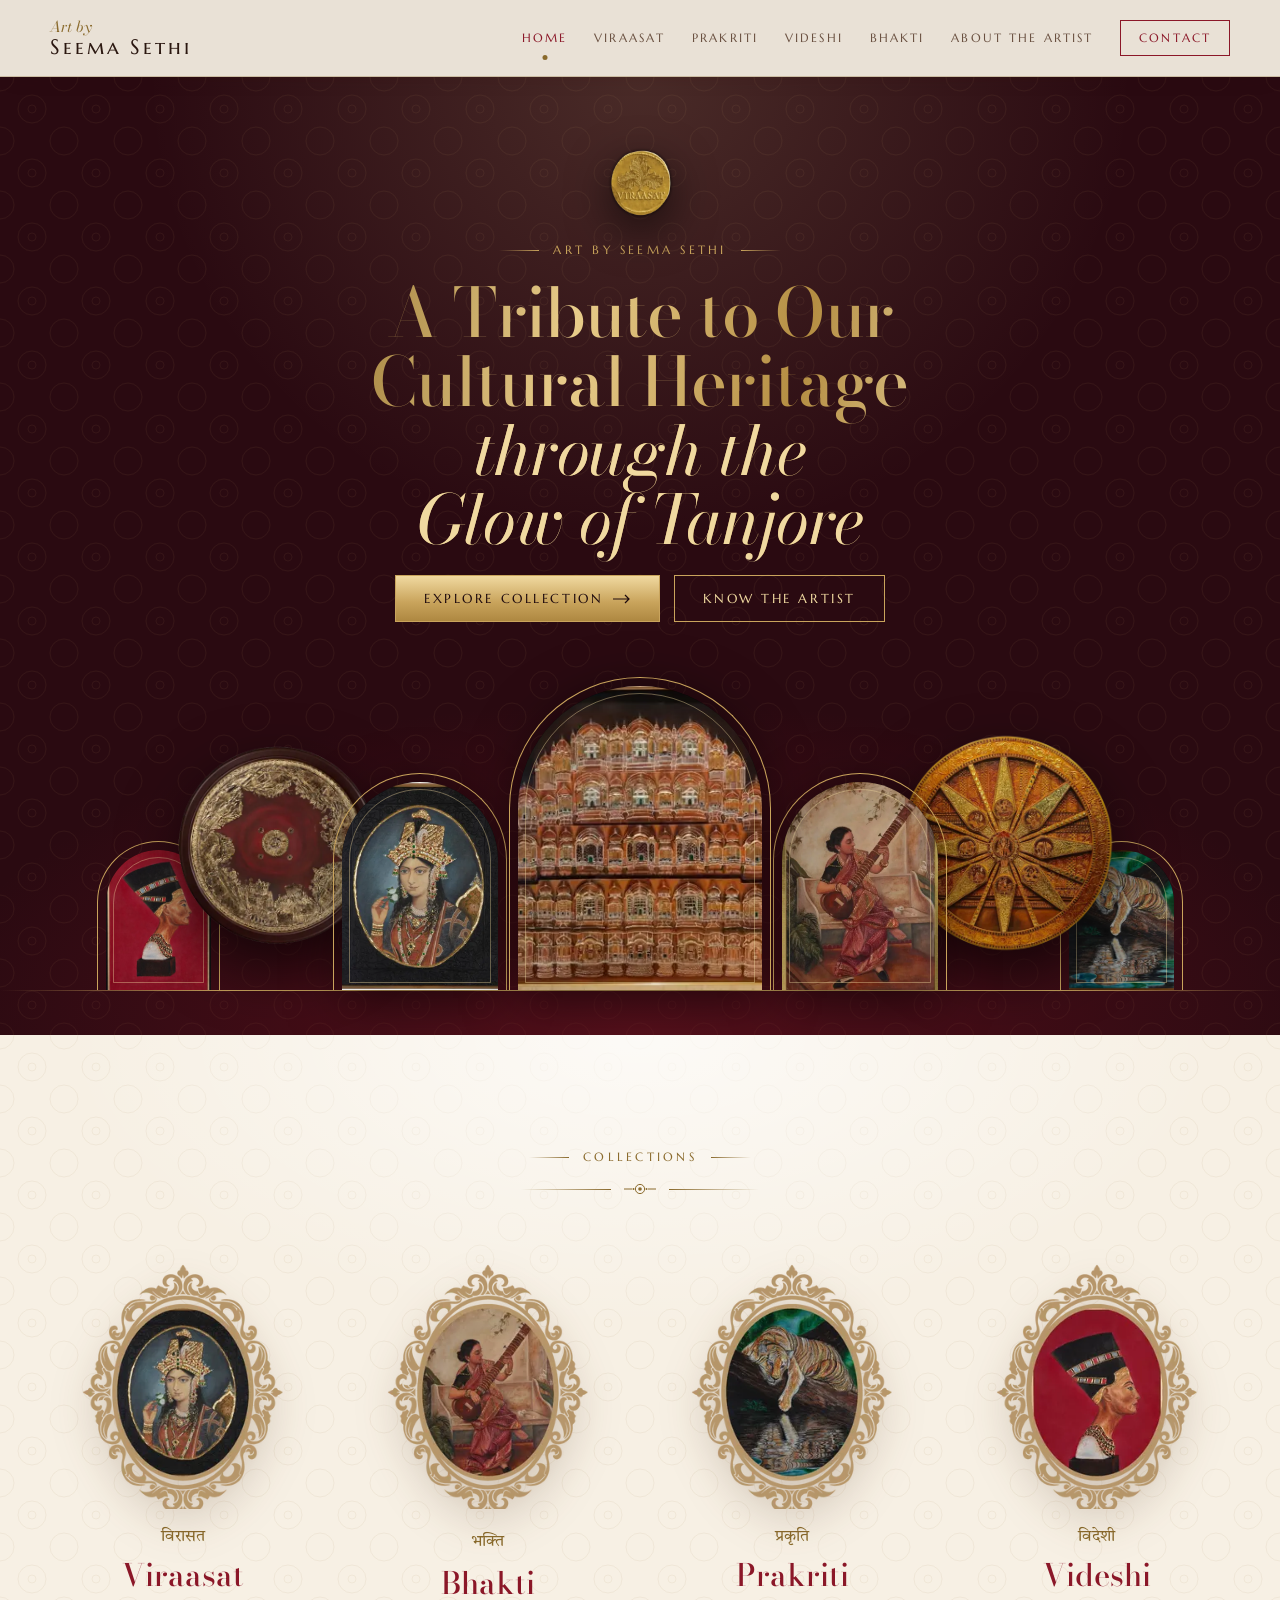
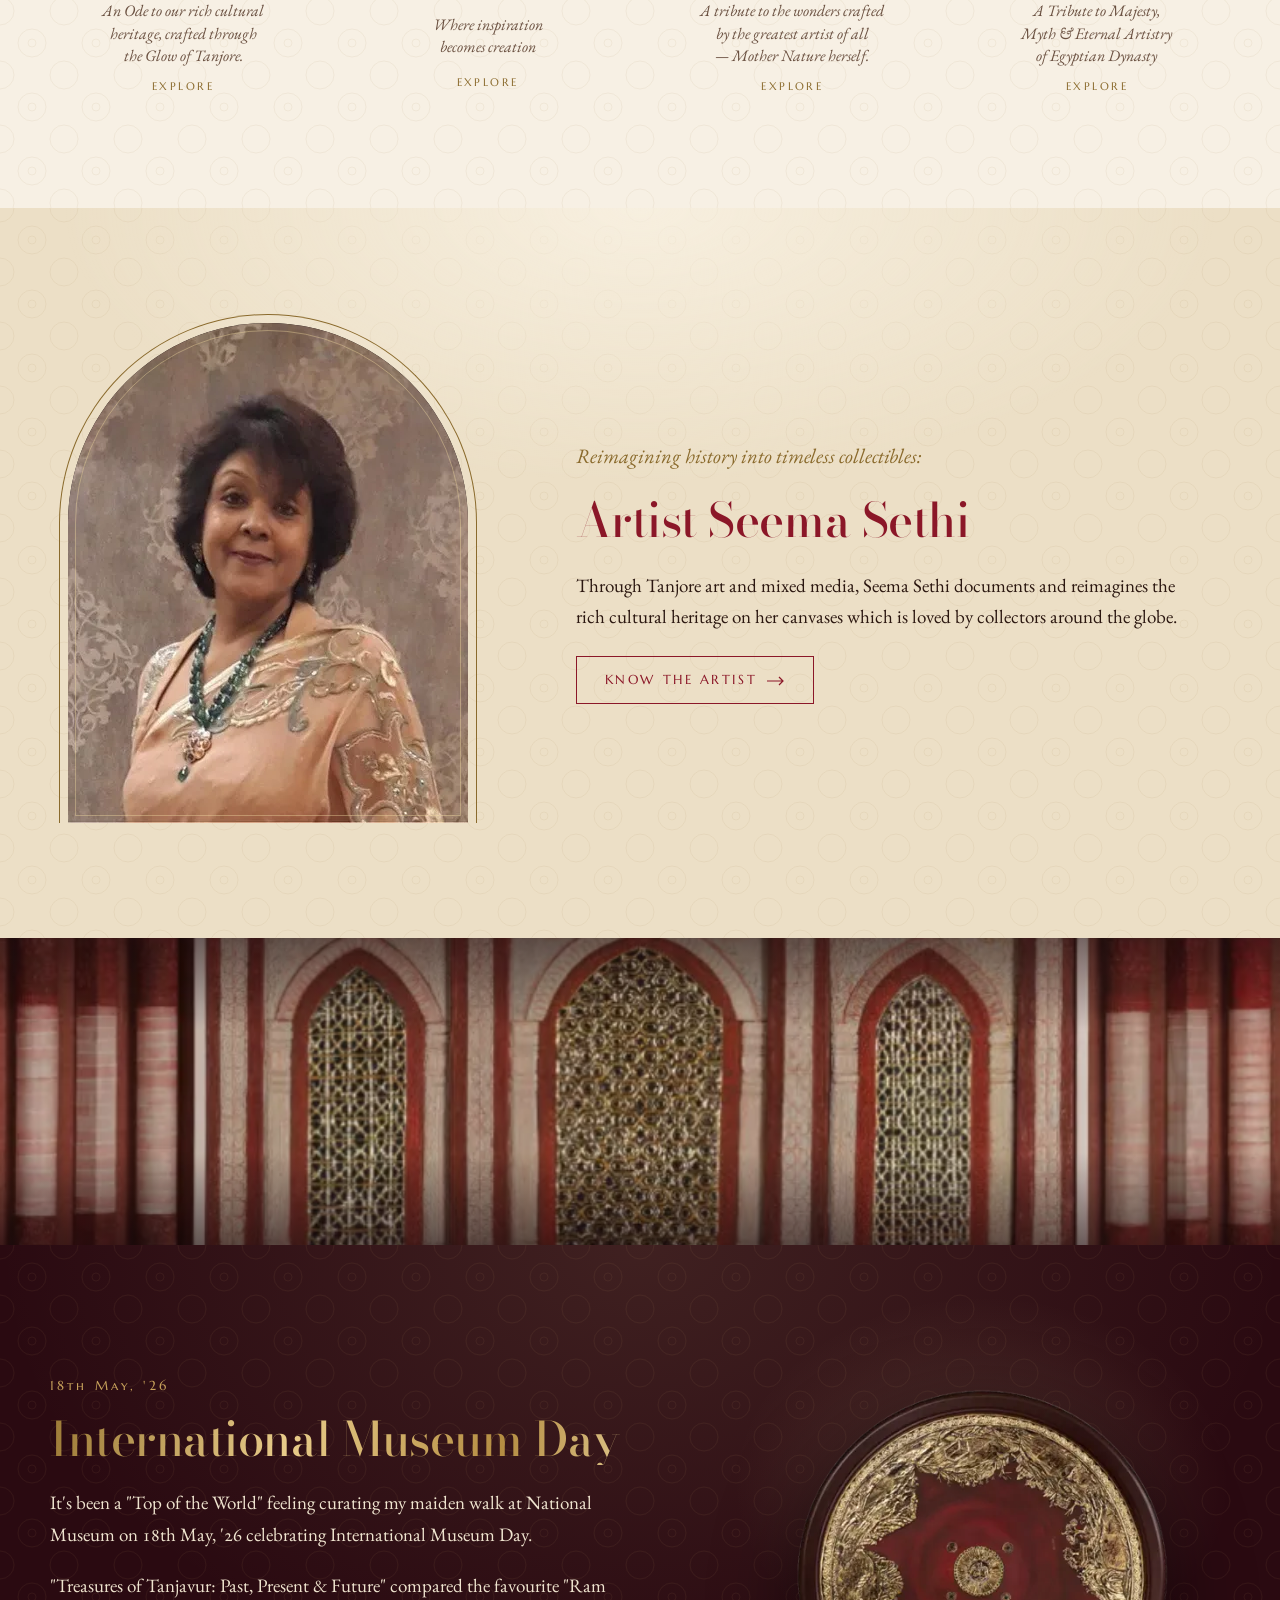
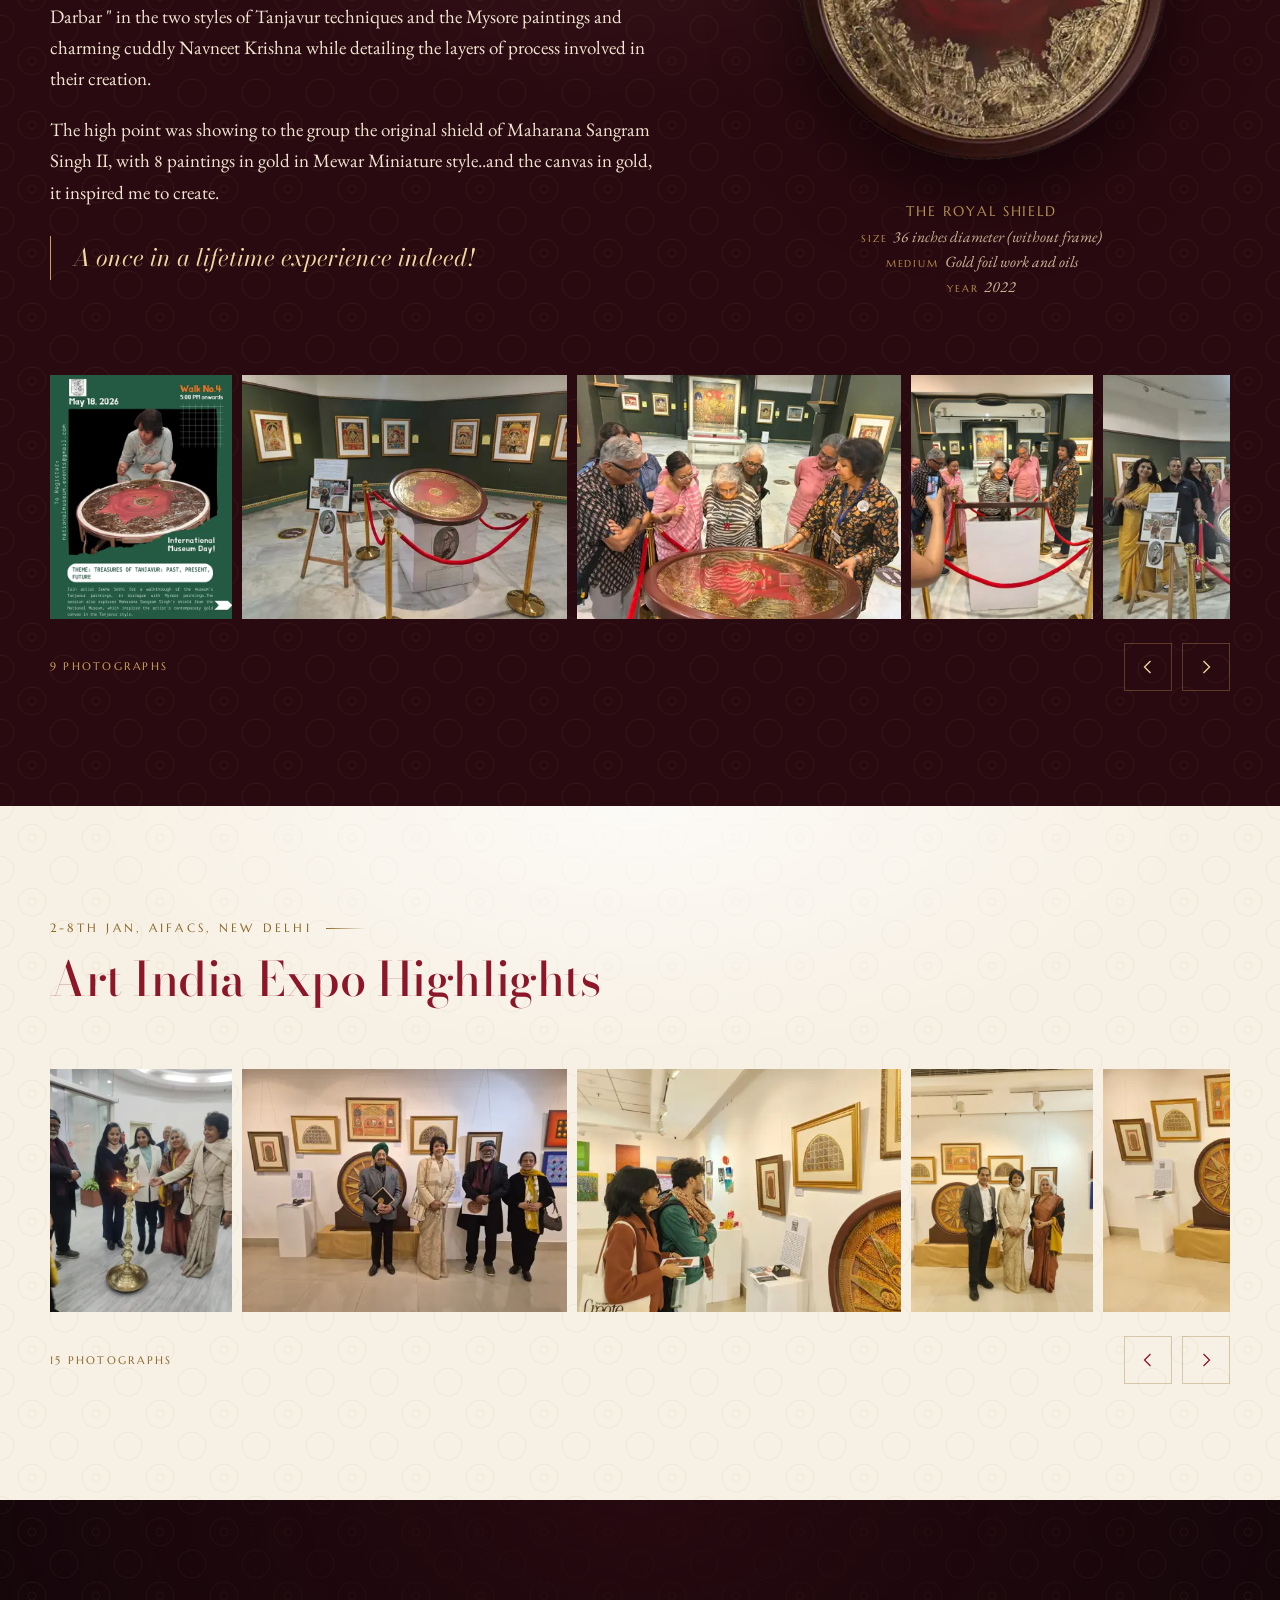
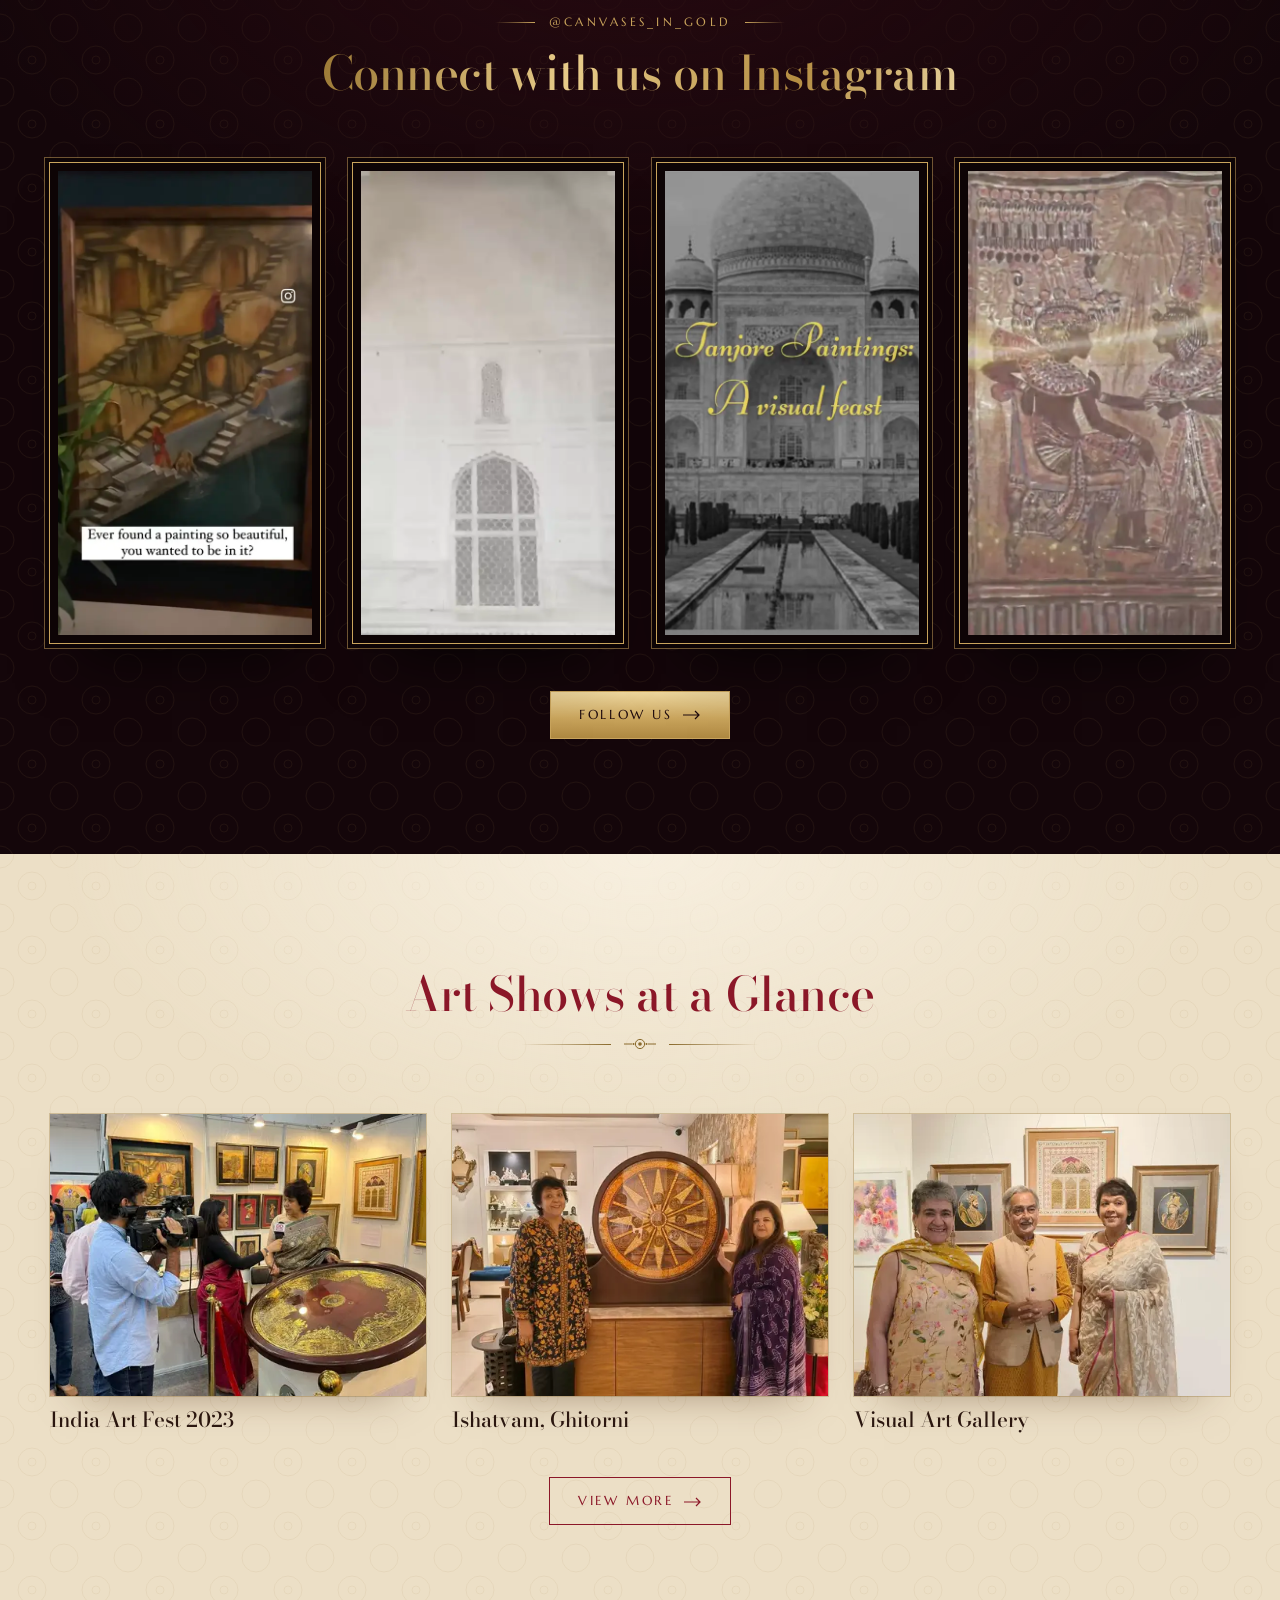
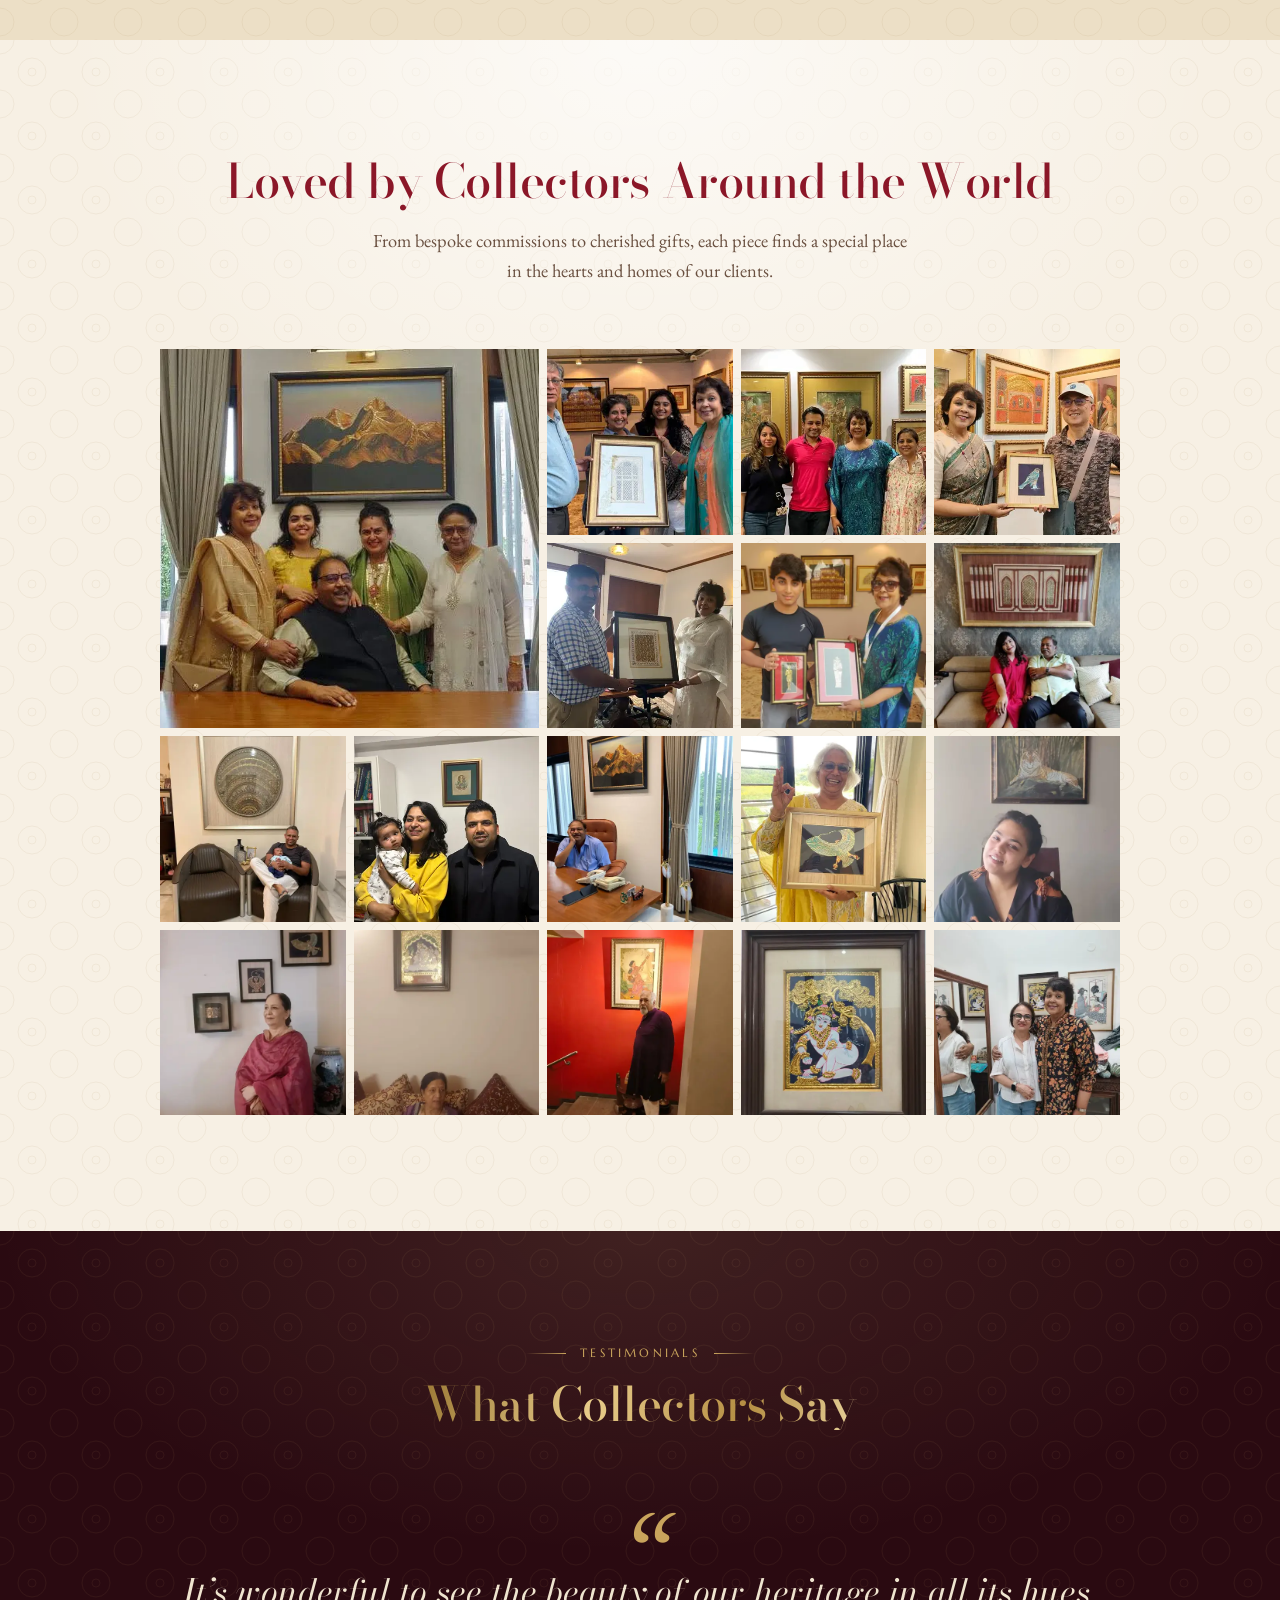
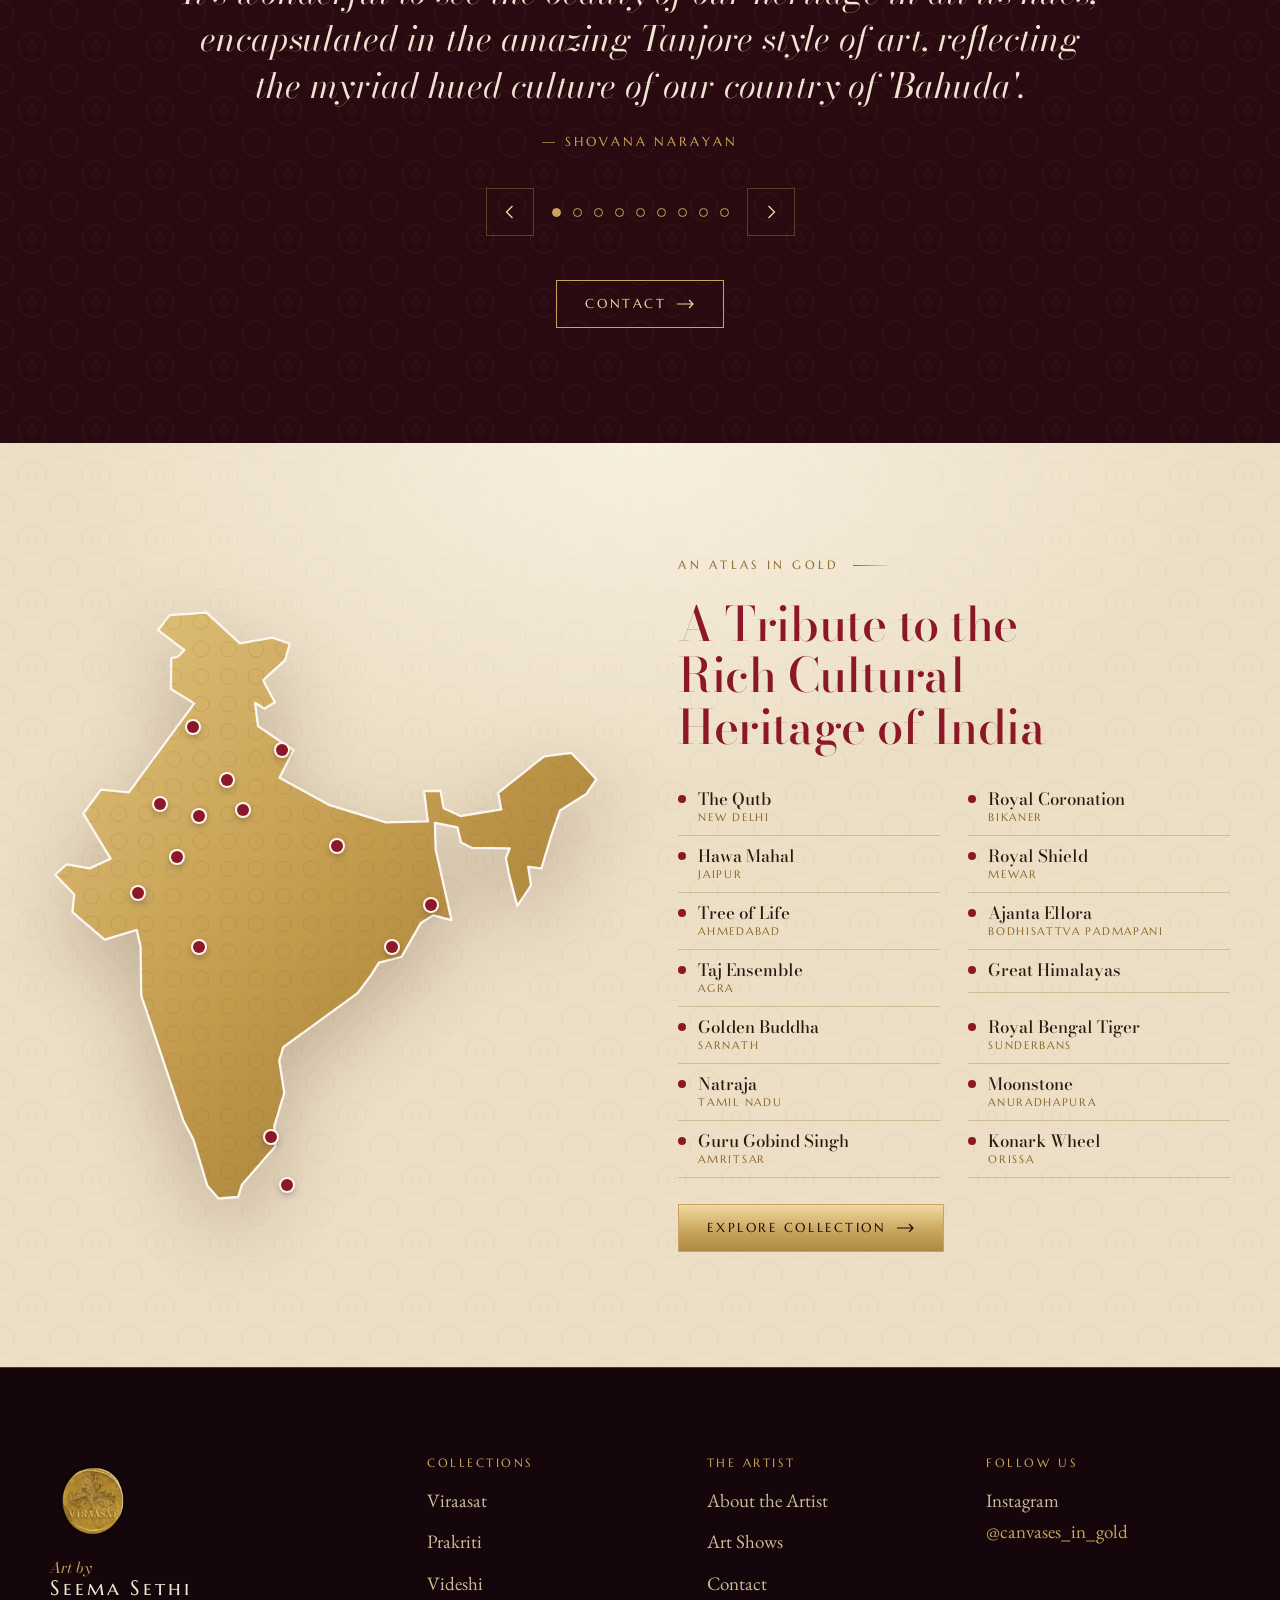
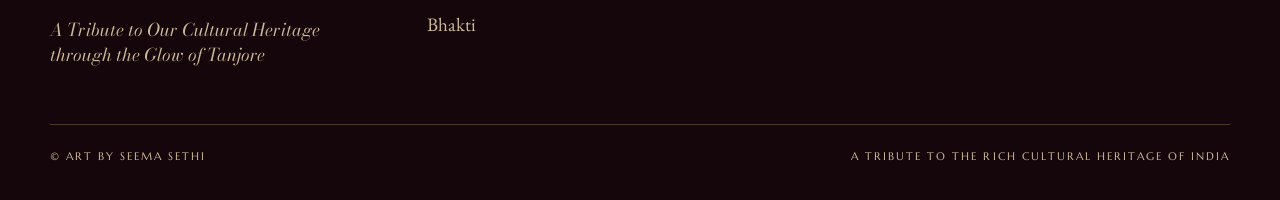
==== commit 4306a5b0: "Lighter Viraasat colour and an ivory menu bar Co-Authored-By: Claude Opus 5.5 <noreply@anthropic.com" ====
--- a/index.html
+++ b/index.html
@@ -8,13 +8,15 @@
 <link rel="preconnect" href="https://fonts.googleapis.com">
 <link rel="preconnect" href="https://fonts.gstatic.com" crossorigin>
 <link rel="stylesheet" href="https://fonts.googleapis.com/css2?family=Bodoni+Moda:ital,opsz,wght@0,6..96,400..700;1,6..96,400..700&family=EB+Garamond:ital,wght@0,400..600;1,400..600&family=Marcellus+SC&family=Tiro+Devanagari+Hindi:ital@0;1&display=swap">
-<meta name="theme-color" content="#14060A">
+<meta name="theme-color" content="#F7F0E4">
 <link rel="icon" type="image/png" href="/favicon.png">
 <link rel="apple-touch-icon" href="/apple-touch-icon.png">
 <meta property="og:type" content="website">
 <meta property="og:title" content="Art by Seema Sethi">
 <meta property="og:description" content="A Tribute to Our Cultural Heritage through the Glow of Tanjore">
-<meta property="og:image" content="/og.jpg">
+<meta property="og:image" content="/og-hero.jpg">
+<meta property="og:image:width" content="1200">
+<meta property="og:image:height" content="630">
 <meta name="twitter:card" content="summary_large_image">
 <style>
 :root{padding-top:env(safe-area-inset-top,0px);padding-bottom:env(safe-area-inset-bottom,0px)}body{margin:0}[hidden]{display:none!important}
@@ -51,7 +53,7 @@
   --jaali-lo:url("data:image/svg+xml,%3Csvg xmlns='http://www.w3.org/2000/svg' width='64' height='64' viewBox='0 0 64 64'%3E%3Cg fill='none' stroke='%238A6A2C' stroke-opacity='.07' stroke-width='1'%3E%3Ccircle cx='32' cy='32' r='14'/%3E%3Ccircle cx='32' cy='32' r='4'/%3E%3Ccircle cx='0' cy='0' r='14'/%3E%3Ccircle cx='64' cy='0' r='14'/%3E%3Ccircle cx='0' cy='64' r='14'/%3E%3Ccircle cx='64' cy='64' r='14'/%3E%3C/g%3E%3C/svg%3E");
   color-scheme:dark;
 }
-body[data-jewel=viraasat]{--jewel:#3A0C17}
+body[data-jewel=viraasat]{--jewel:#8B1728}   /* the site's own maroon; the client found the deeper wine too dark */
 body[data-jewel=prakriti]{--jewel:#0B3326}
 body[data-jewel=videshi]{--jewel:#122249}
 body[data-jewel=bhakti]{--jewel:#47200A}
@@ -59,7 +61,7 @@
 *,*::before,*::after{box-sizing:border-box}
 html{-webkit-text-size-adjust:100%;scroll-padding-top:90px}
 body{background:var(--wall-deep);color:var(--text);font:400 1.1875rem/1.64 var(--f-body);font-variant-numeric:oldstyle-nums;overflow-x:hidden}
-body::before{content:"";position:fixed;inset:0 0 auto;height:env(safe-area-inset-top,0px);z-index:70;background:var(--wall-deep)}
+body::before{content:"";position:fixed;inset:0 0 auto;height:env(safe-area-inset-top,0px);z-index:70;background:var(--ivory)}
 img,video{max-width:100%;display:block}
 img{height:auto}
 a{color:inherit}
@@ -130,30 +132,33 @@
 .light .icon-btn:hover{border-color:var(--kumkum);background:rgba(139,23,40,.05)}
 
 /* header */
-.hdr{position:sticky;top:env(safe-area-inset-top,0px);z-index:50;background:rgba(20,6,10,.9);-webkit-backdrop-filter:saturate(1.3) blur(14px);backdrop-filter:saturate(1.3) blur(14px);border-bottom:1px solid var(--line)}
+/* header: an ivory bar (the client found the dark bar too heavy) */
+.hdr{position:sticky;top:env(safe-area-inset-top,0px);z-index:50;background:rgba(247,240,228,.94);-webkit-backdrop-filter:saturate(1.2) blur(14px);backdrop-filter:saturate(1.2) blur(14px);border-bottom:1px solid var(--line-lo);box-shadow:0 6px 24px -14px rgba(40,15,5,.35)}
 .hdr-in{display:flex;align-items:center;justify-content:space-between;gap:24px;height:76px}
 .brand{display:flex;flex-direction:column;gap:3px;line-height:1;text-decoration:none}
 .brand small{font:italic 400 .95rem/1 var(--f-display);color:var(--gold)}
 .brand span{font:400 1.3rem/1 var(--f-caps);letter-spacing:.14em;color:var(--text)}
+.hdr .brand small,.drawer .brand small{color:var(--gold-lo)}
+.hdr .brand span,.drawer .brand span{color:var(--ink)}
 .nav{display:flex;align-items:center;gap:clamp(16px,2.1vw,32px)}
-.nav a{position:relative;font:400 .78rem/1 var(--f-caps);letter-spacing:.17em;text-transform:uppercase;text-decoration:none;color:var(--text-soft);padding:8px 0;transition:color .25s}
-.nav a:hover{color:var(--gold-hi)}
-.nav a[aria-current=page]{color:var(--gold)}
-.nav a[aria-current=page]::after{content:"";position:absolute;left:50%;bottom:-8px;width:5px;height:5px;border-radius:50%;background:var(--gold);transform:translateX(-50%)}
-.nav a.nav-cta{border:1px solid var(--gold);color:var(--gold-hi);padding:11px 18px}
+.nav a{position:relative;font:400 .78rem/1 var(--f-caps);letter-spacing:.17em;text-transform:uppercase;text-decoration:none;color:var(--ink-soft);padding:8px 0;transition:color .25s}
+.nav a:hover{color:var(--kumkum)}
+.nav a[aria-current=page]{color:var(--kumkum)}
+.nav a[aria-current=page]::after{content:"";position:absolute;left:50%;bottom:-8px;width:5px;height:5px;border-radius:50%;background:var(--gold-lo);transform:translateX(-50%)}
+.nav a.nav-cta{border:1px solid var(--kumkum);color:var(--kumkum);padding:11px 18px}
 .nav a.nav-cta::after{display:none}
-.nav a.nav-cta:hover{background:rgba(201,164,92,.14)}
-.menu-btn{display:none;align-items:center;gap:10px;background:none;border:1px solid var(--line);padding:10px 14px;cursor:pointer;font:400 .74rem/1 var(--f-caps);letter-spacing:.2em;color:var(--gold-hi)}
+.nav a.nav-cta:hover{background:rgba(139,23,40,.07)}
+.menu-btn{display:none;align-items:center;gap:10px;background:none;border:1px solid var(--line-lo);padding:10px 14px;cursor:pointer;font:400 .74rem/1 var(--f-caps);letter-spacing:.2em;color:var(--kumkum)}
 .menu-btn svg{width:18px;height:12px}
 @media (max-width:1060px){.nav{display:none}.menu-btn{display:inline-flex}}
 
-.drawer{position:fixed;inset:0;z-index:80;overflow-y:auto;background-color:var(--wall-deep);background-image:var(--jaali);padding:calc(env(safe-area-inset-top,0px) + 20px) max(20px,env(safe-area-inset-right,0px)) calc(env(safe-area-inset-bottom,0px) + 32px) max(20px,env(safe-area-inset-left,0px))}
+.drawer{position:fixed;inset:0;z-index:80;overflow-y:auto;background-color:var(--ivory);background-image:var(--jaali-lo);padding:calc(env(safe-area-inset-top,0px) + 20px) max(20px,env(safe-area-inset-right,0px)) calc(env(safe-area-inset-bottom,0px) + 32px) max(20px,env(safe-area-inset-left,0px))}
 .drawer-top{display:flex;justify-content:space-between;align-items:center;margin-bottom:36px}
 .drawer nav{display:grid;gap:6px}
-.drawer nav a{display:flex;align-items:baseline;justify-content:space-between;gap:16px;text-decoration:none;padding:14px 0;border-bottom:1px solid var(--line);font:500 clamp(1.7rem,7vw,2.4rem)/1.1 var(--f-display);color:var(--text)}
-.drawer nav a span{font-family:var(--f-deva);font-size:1rem;color:var(--gold)}
-.drawer nav a[aria-current=page]{color:var(--gold-hi)}
-.x-btn{background:none;border:1px solid var(--line);width:44px;height:44px;display:grid;place-items:center;cursor:pointer;color:var(--gold-hi)}
+.drawer nav a{display:flex;align-items:baseline;justify-content:space-between;gap:16px;text-decoration:none;padding:14px 0;border-bottom:1px solid var(--line-lo);font:500 clamp(1.7rem,7vw,2.4rem)/1.1 var(--f-display);color:var(--ink)}
+.drawer nav a span{font-family:var(--f-deva);font-size:1rem;color:var(--gold-lo)}
+.drawer nav a[aria-current=page]{color:var(--kumkum)}
+.x-btn{background:none;border:1px solid var(--line-lo);width:44px;height:44px;display:grid;place-items:center;cursor:pointer;color:var(--kumkum)}
 .x-btn svg{width:16px;height:16px}
 
 /* soft arches: a round-top jharokha with a gilded outline */
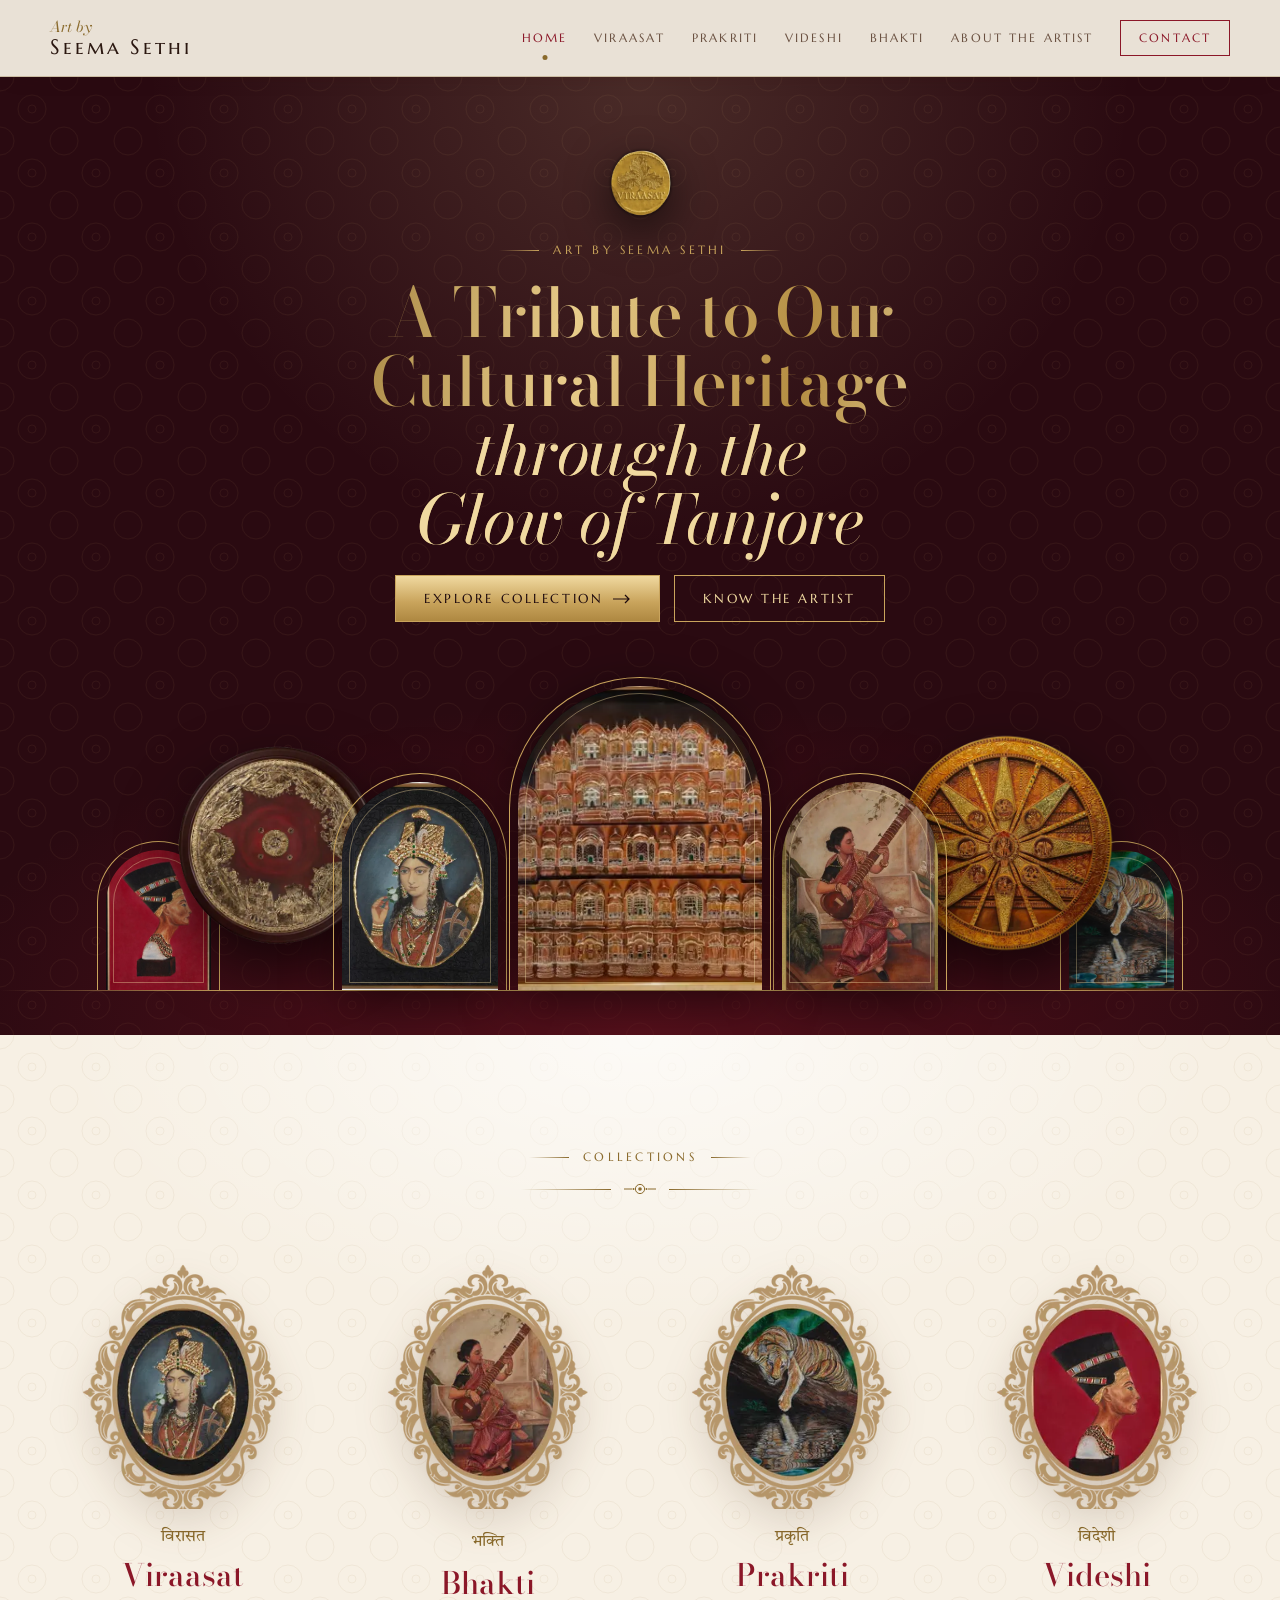
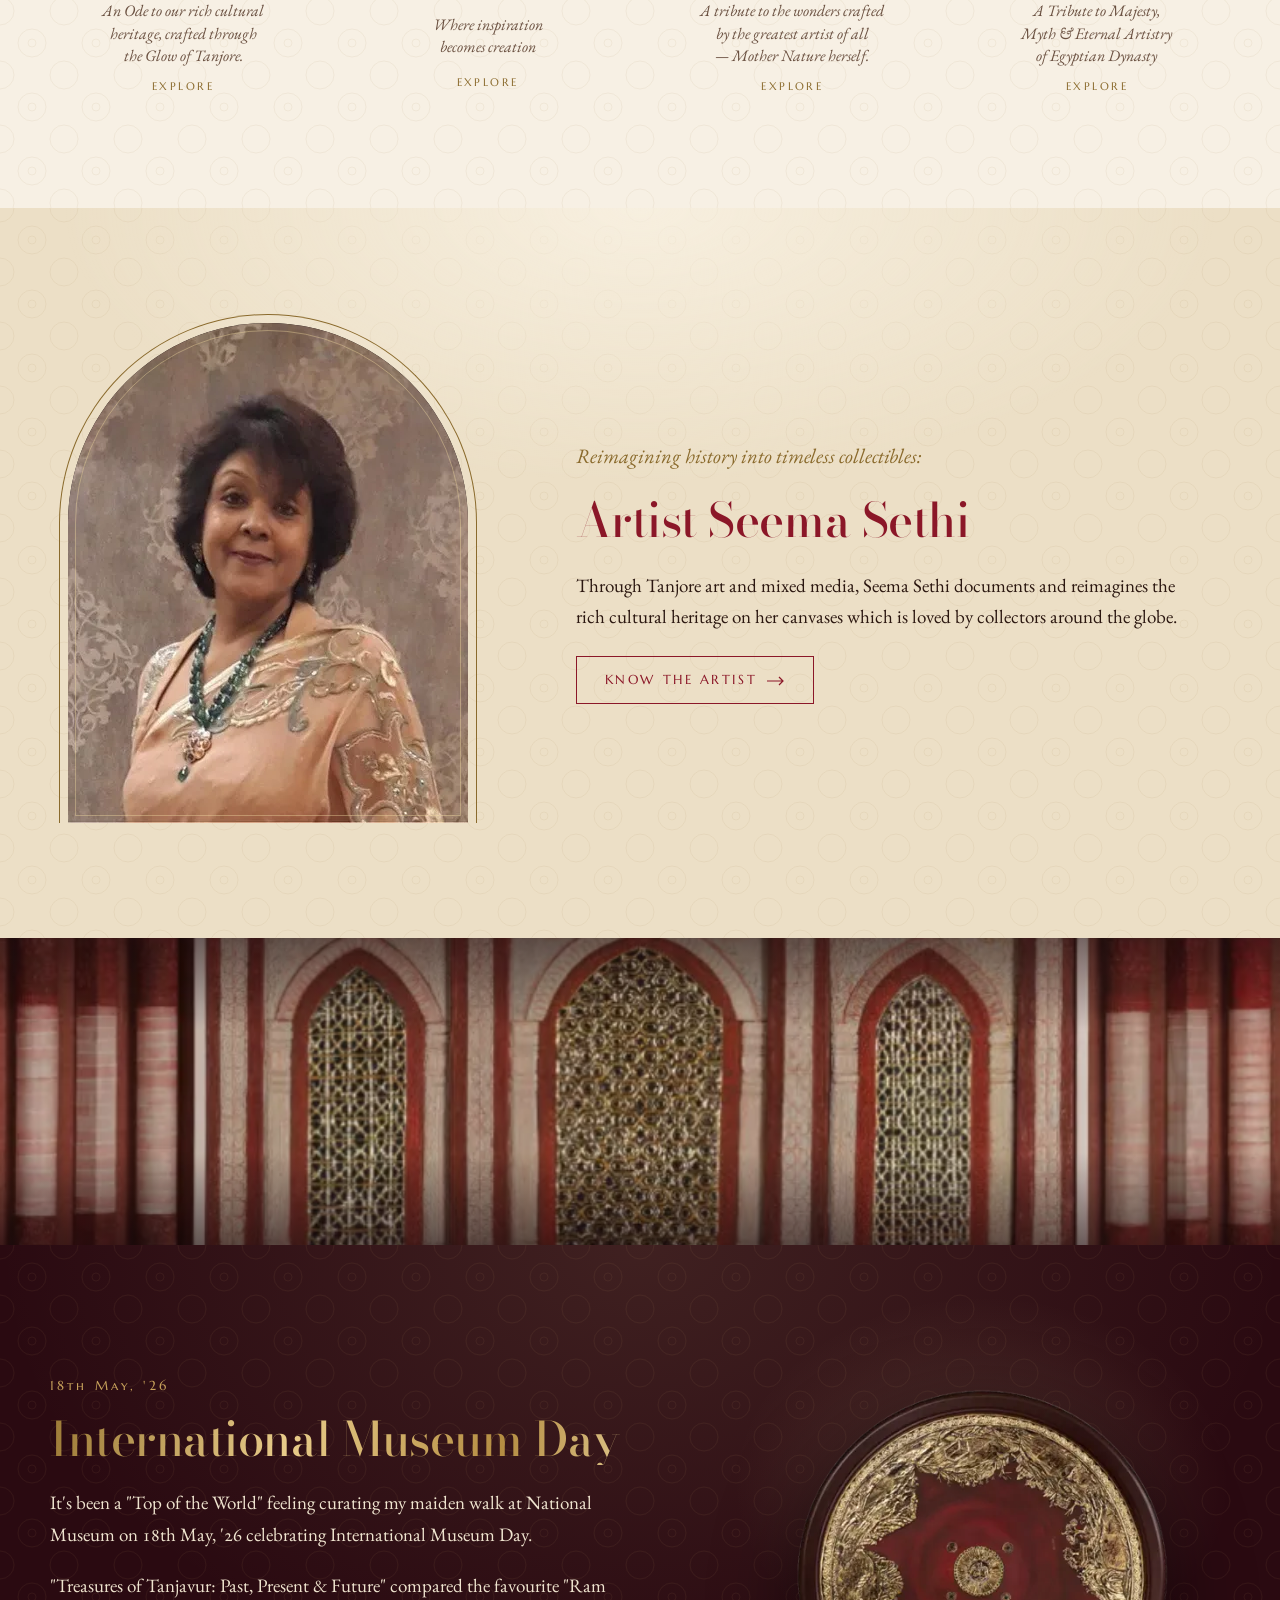
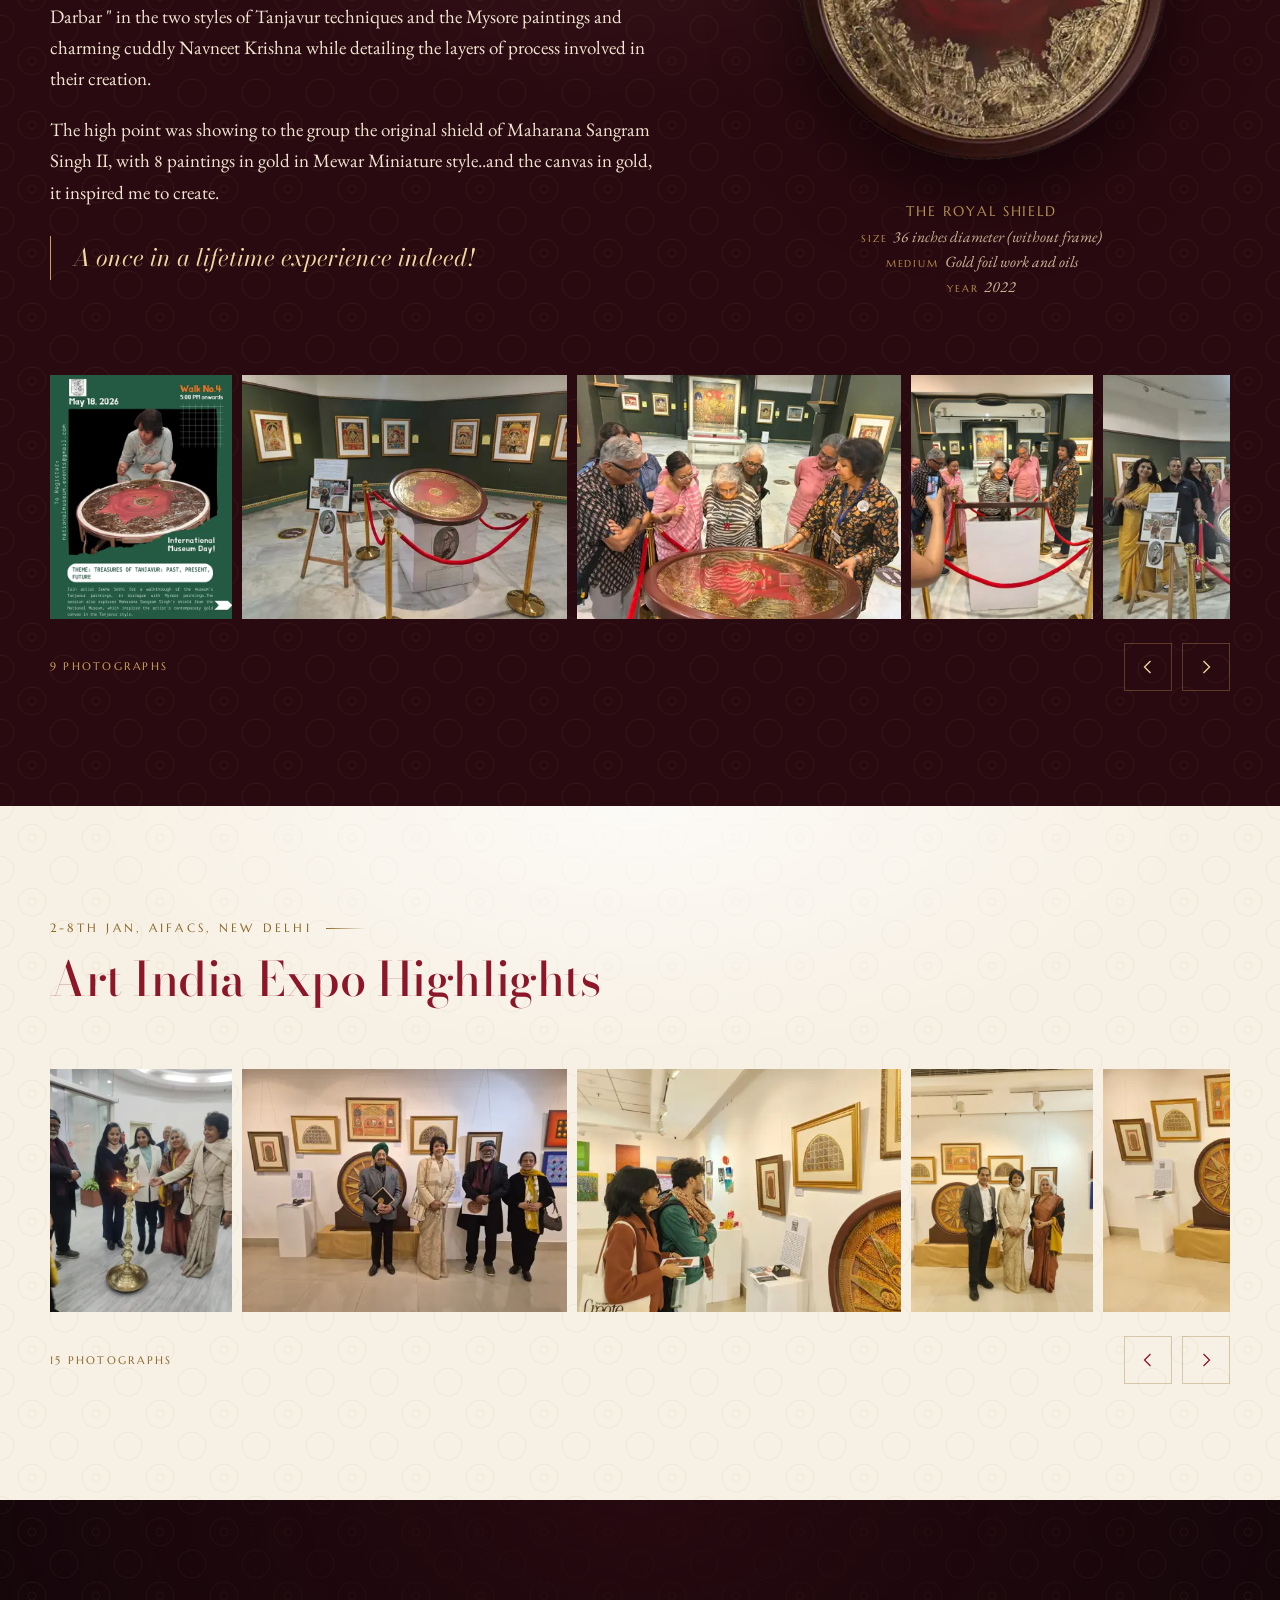
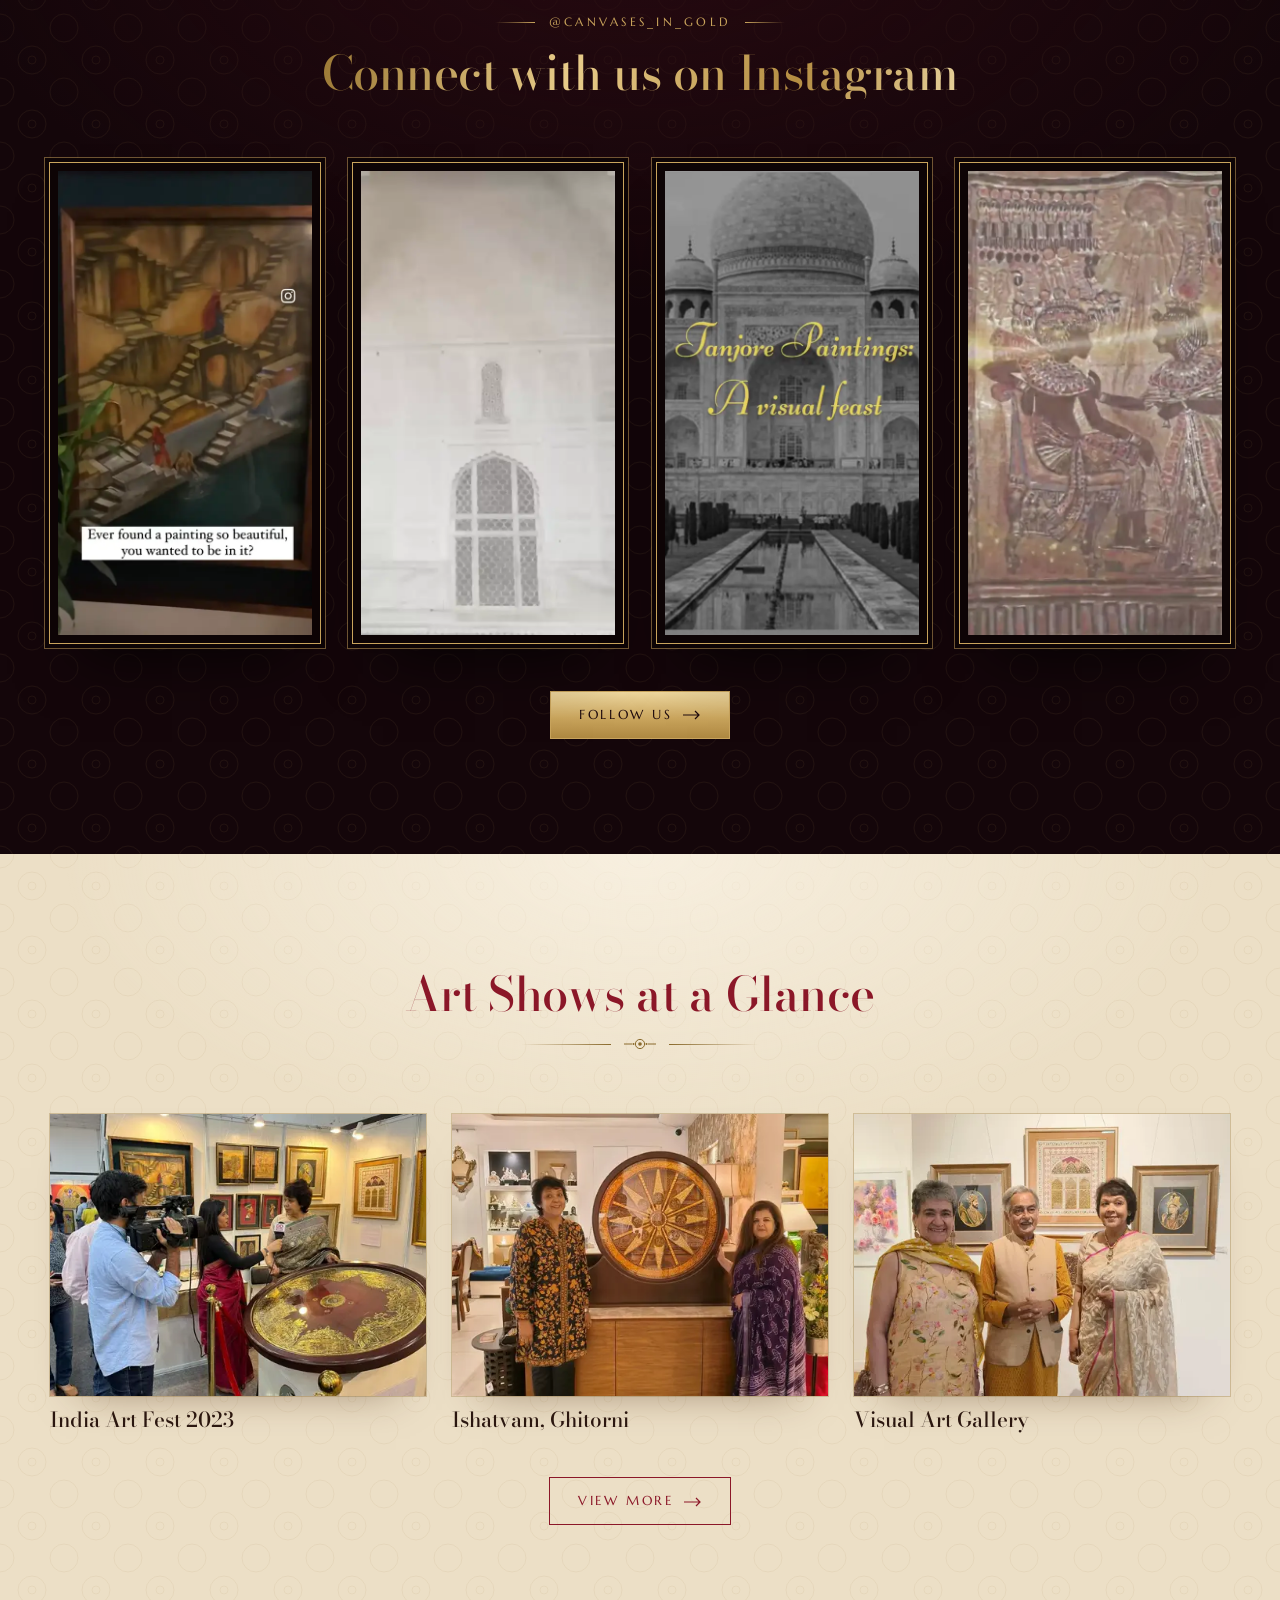
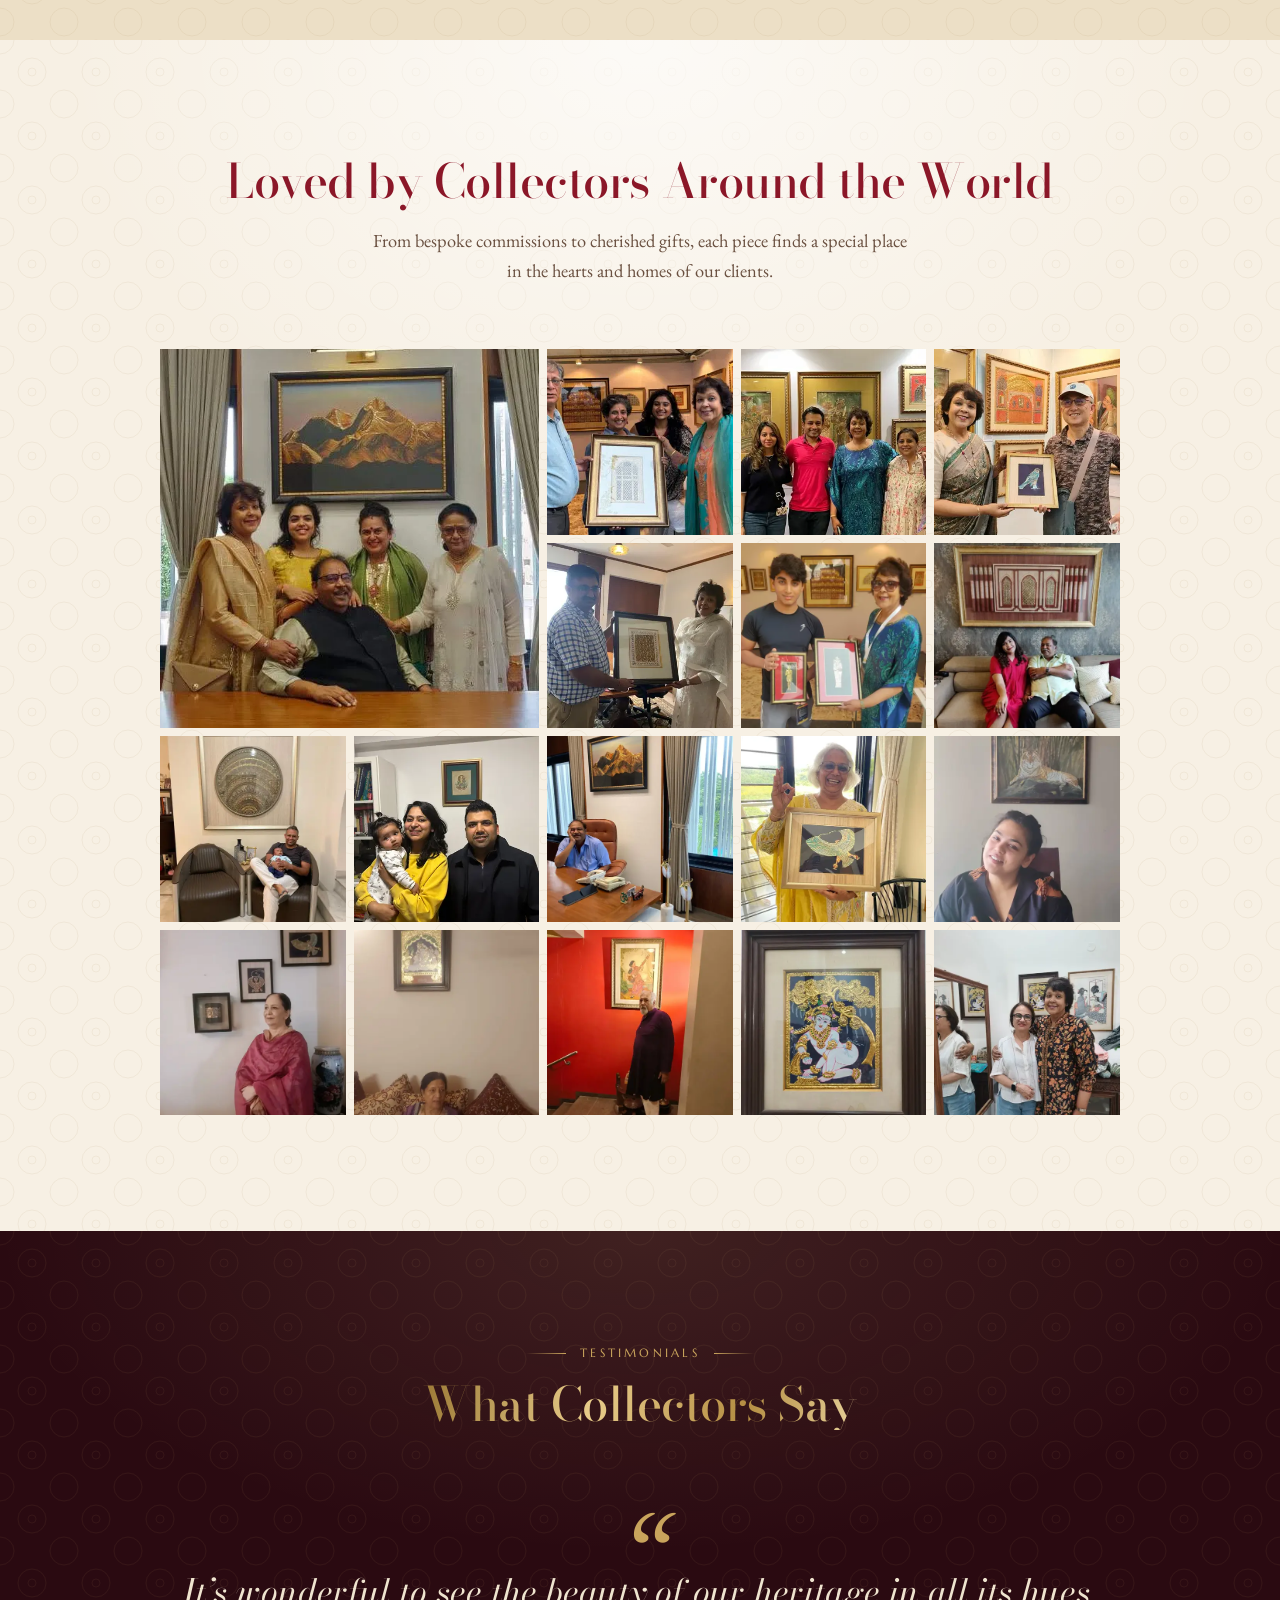
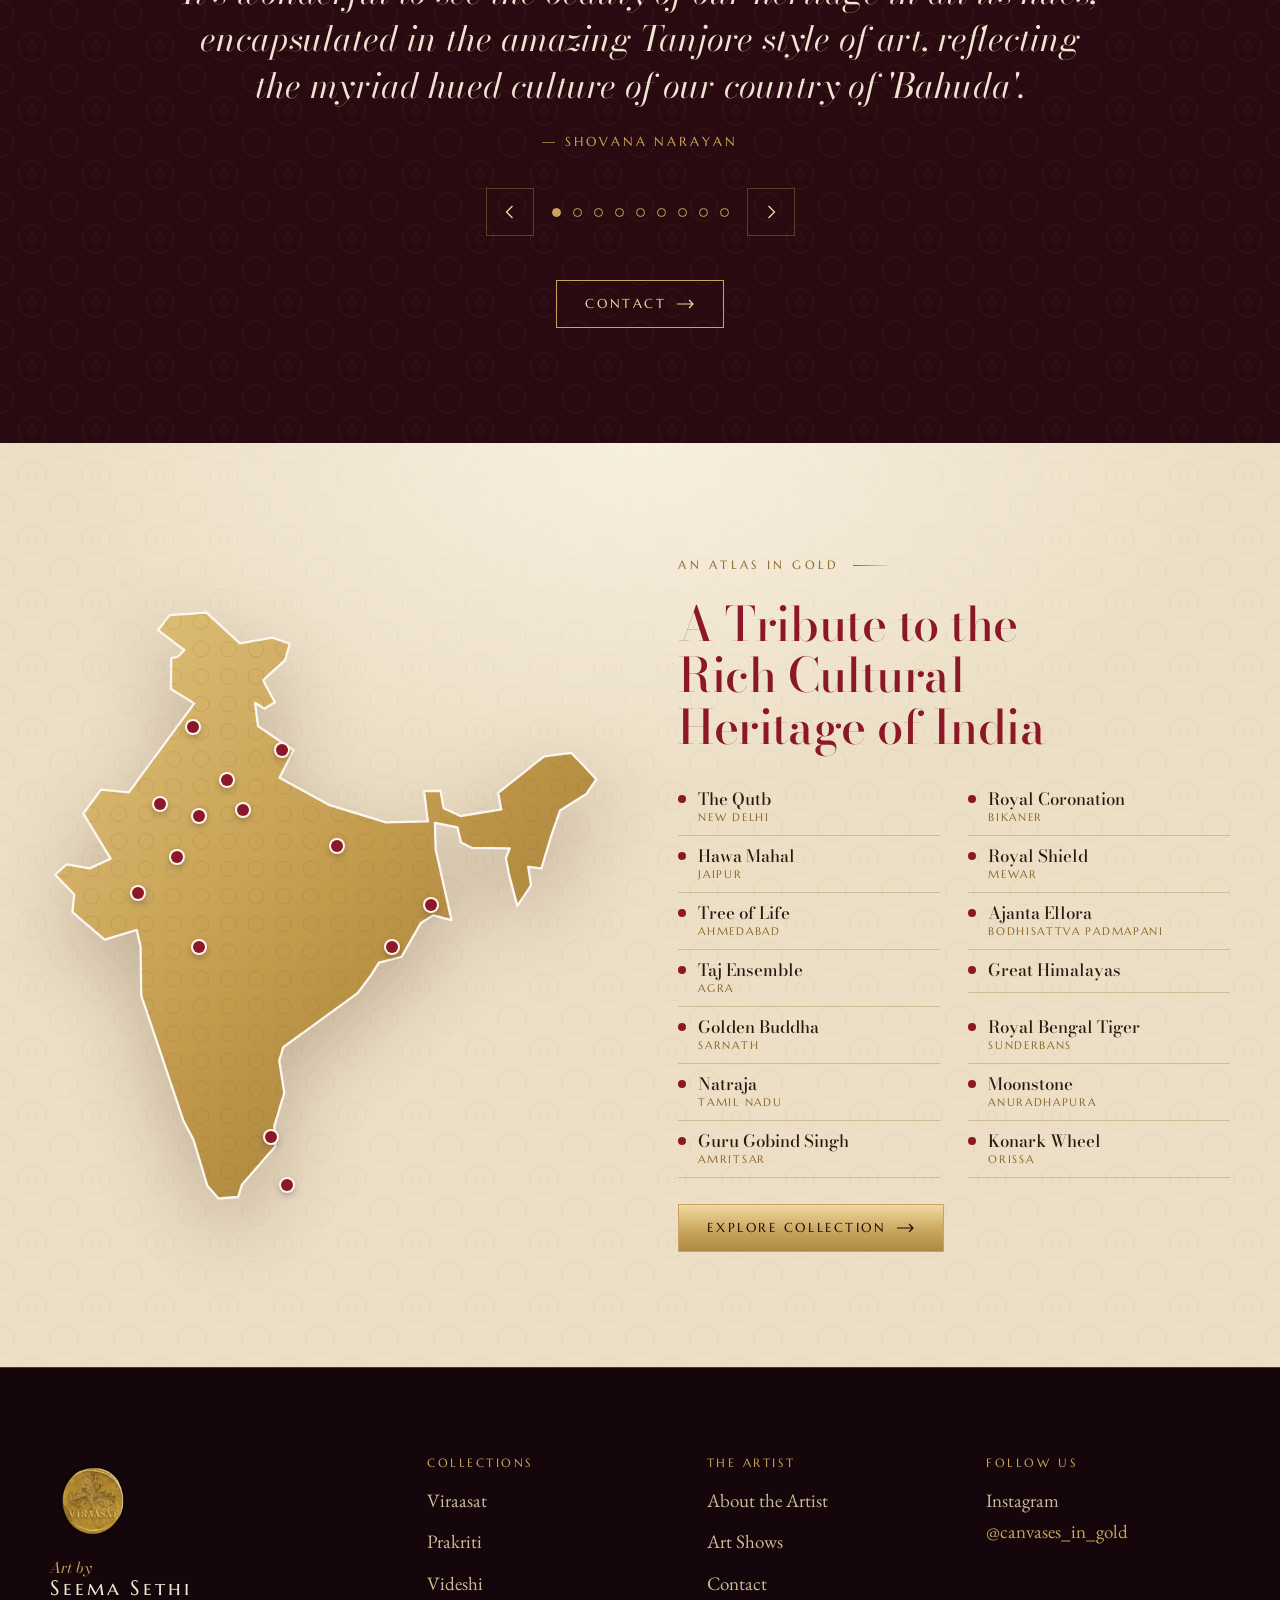
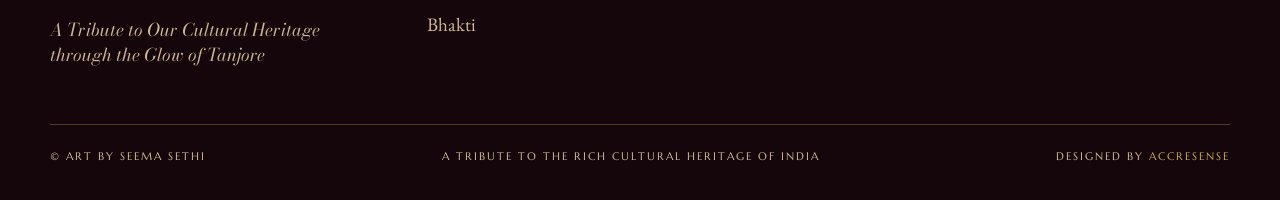
==== commit 59c8ec7e: "Add "Designed by Accresense" credit to the footer Co-Authored-By: Claude Opus 5.5 <noreply@anthropic" ====
--- a/index.html
+++ b/index.html
@@ -277,6 +277,12 @@
 .exhibit{display:grid;grid-template-columns:minmax(0,1.1fr) minmax(0,.9fr);gap:clamp(36px,6vw,96px);align-items:center;padding-block:clamp(36px,5vw,72px)}
 .exhibit.flip .art{order:2}
 .exhibit.solo{grid-template-columns:minmax(0,1fr)}
+/* the inspiration beside a work: the whole ceiling in a gilded circle, turning slowly as if looking up */
+.dome .zoom{width:min(100%,440px);padding:clamp(7px,.9vw,11px);border:1px solid rgba(201,164,92,.6);border-radius:50%;filter:drop-shadow(0 34px 40px rgba(0,0,0,.45))}
+.dome-in{display:block;aspect-ratio:1;border-radius:50%;overflow:hidden;box-shadow:0 0 0 1px var(--gold)}
+.dome-in img{width:100%;height:100%;animation:spin 240s linear infinite}
+.light .dome .zoom{border-color:var(--gold-lo);filter:drop-shadow(0 26px 30px rgba(70,35,10,.3))}
+.dlg+.dlg{padding-top:0}
 .ex-text{display:grid;gap:20px;justify-items:start;min-width:0}
 @media (max-width:860px){.exhibit{grid-template-columns:minmax(0,1fr)}.exhibit.flip .art{order:0}}
 
@@ -440,6 +446,7 @@
 .ftr a{text-decoration:none;color:var(--text-soft);transition:color .2s}
 .ftr a:hover{color:var(--gold-hi)}
 .ftr-base{margin-top:56px;padding-top:24px;border-top:1px solid var(--line);display:flex;flex-wrap:wrap;justify-content:space-between;gap:12px;font:400 .7rem/1.4 var(--f-caps);letter-spacing:.18em;color:var(--text-soft);text-transform:uppercase}
+.ftr-base a{color:var(--gold)}
 
 /* lightbox */
 .lb{position:fixed;inset:0;z-index:90;background:rgba(10,3,5,.95);display:grid;grid-template-columns:auto minmax(0,1fr) auto;align-items:center;gap:8px;padding:calc(env(safe-area-inset-top,0px) + 64px) max(10px,env(safe-area-inset-right,0px)) calc(env(safe-area-inset-bottom,0px) + 24px) max(10px,env(safe-area-inset-left,0px))}
@@ -496,7 +503,7 @@
       <div><h4>The Artist</h4><ul><li><a href="#about">About the Artist</a></li><li><a href="#shows">Art Shows</a></li><li><a href="#contact">Contact</a></li></ul></div>
       <div><h4>Follow Us</h4><ul><li><a href="https://www.instagram.com/canvases_in_gold/" target="_blank" rel="noopener">Instagram<br><span style="color:var(--gold)">@canvases_in_gold</span></a></li></ul></div>
     </div>
-    <div class="ftr-base"><span>© Art by Seema Sethi</span><span>A Tribute to the Rich Cultural Heritage of India</span></div>
+    <div class="ftr-base"><span>© Art by Seema Sethi</span><span>A Tribute to the Rich Cultural Heritage of India</span><span>Designed by <a href="https://www.accresense.com/" target="_blank" rel="noopener">Accresense</a></span></div>
   </div>
 </footer>
 
@@ -509,7 +516,7 @@
 </div>
 
 <script>
-const IMG={"amun":["webp",377,755],"artist-seema-sethi-art-by-seema-sethi":["webp",400,500],"bathing-beauties":["webp",549,735],"bodhisattva-padmapani":["webp",548,730],"bracelet-making-3":["webp",600,600],"bracelet-making-4":["webp",600,600],"bracelet-making-5":["webp",600,600],"buddha":["webp",483,646],"divine-dancer":["webp",524,708],"egyptian-hawk":["webp",433,551],"hero-banners":["webp",1400,700],"img-20250520-wa0000":["webp",1200,1600],"img-20250520-wa0002":["webp",858,805],"img-20251101-wa0000":["webp",1036,952],"img-20251101-wa0002":["webp",961,969],"img-20251101-wa0005-1":["webp",1280,960],"img-20251101-wa0007":["webp",853,1280],"img-20251101-wa0008-1":["webp",1200,1600],"img-20251101-wa0009-2":["webp",1200,1600],"img-20251101-wa0011":["webp",1400,1050],"img-20251101-wa0012-1":["webp",960,1280],"img-20251102-wa0005":["webp",1200,1600],"img-20251102-wa0008":["webp",960,1280],"img-20251102-wa0019":["webp",1028,1600],"img-20251102-wa0026":["webp",1280,590],"img-20251102-wa0027":["webp",1280,590],"img-20251102-wa0029":["webp",1184,815],"img-20251102-wa0032":["webp",1024,768],"img-20251102-wa0033":["webp",540,622],"img-20251102-wa0034":["webp",1166,977],"img-20251102-wa0035-1":["webp",937,595],"img-20251102-wa0036":["webp",1205,791],"img-20251104-wa0000":["webp",1200,1600],"img-20251104-wa0001":["webp",901,676],"img-20251104-wa0003-1":["webp",822,827],"img-20251104-wa0004-1":["webp",986,740],"img-20251116-wa0000":["webp",960,945],"img-20251116-wa0005":["webp",1191,1176],"img-20251116-wa0006":["webp",960,1280],"img-20251116-wa0009":["webp",555,633],"img-20251116-wa0019":["webp",679,905],"img-20260103-wa0007":["webp",1280,960],"img-20260103-wa0008":["webp",960,1280],"img-20260103-wa0009":["webp",1400,1050],"img-20260103-wa0010":["webp",1215,2160],"img-20260104-wa0000":["webp",1400,1050],"img-20260104-wa0002":["webp",960,1280],"img-20260104-wa0003":["webp",1400,1050],"img-20260104-wa0004":["webp",1400,1050],"img-20260104-wa0005":["webp",1200,1600],"img-20260104-wa0006":["webp",1400,1050],"img-20260108-wa0003":["webp",1280,720],"img-20260108-wa0004":["webp",1400,653],"img-20260108-wa0007":["webp",720,1280],"img-20260108-wa0018":["webp",1200,1600],"img-20260110-wa0003":["webp",1400,1050],"jaali-banner":["webp",807,420],"jaali-champaner":["jpg",550,782],"kadambari":["webp",555,800],"magnificient-seven":["webp",790,548],"mosque-jaali":["jpg",550,785],"mumtaaz":["webp",562,667],"nefrititi":["webp",503,773],"queens-necklace":["webp",804,535],"qutub":["webp",1146,561],"ram-deity":["webp",313,628],"royal-bengal-tiger":["webp",507,417],"sarcophagus":["webp",425,775],"screenshot-from-2025-11-24-12-58-02":["webp",549,655],"screenshot-from-2025-11-24-18-19-18":["webp",547,650],"screenshot-from-2025-12-03-18-37-09":["webp",696,812],"seema-sethi-egyptian-collection":["webp",300,300],"seema-sethi-mother-nature-collection":["webp",300,300],"seema-sethi-raja-ravi-verma":["webp",300,300],"seema-sethi-taaj-collection":["webp",300,300],"seema-sethi-viraasat-logo-1":["webp",800,800],"shahjahan":["webp",567,669],"sounds-of-silence":["webp",555,800],"stepwell":["webp",498,694],"taj-ensemble":["jpg",555,594],"taj-jaali-noor":["jpg",566,669],"taj-jaali-sitara":["webp",562,668],"the-durbar-hall":["webp",813,552],"the-great-mountains":["webp",512,373],"the-reminiscient-tiger":["webp",563,702],"the-royal-coronation":["jpg",786,549],"the-royal-couple":["jpg",555,651],"tree-of-life":["jpg",812,580],"tutankhamun":["webp",424,772],"ub-egypt":["webp",2000,1333],"ub-taj":["webp",2000,3557],"ub-textile":["webp",2000,1333],"ub-tiger":["webp",2000,1333],"untitled-design-1":["webp",555,650],"untitled-design-12":["webp",800,800],"untitled-design-13":["webp",596,596],"untitled-design-14":["webp",800,800],"untitled-design-15":["webp",1167,391],"untitled-design-2":["webp",1080,1080],"untitled-design-3":["webp",1400,407],"untitled-design-4":["webp",1100,1323],"untitled-design":["webp",555,650],"wa-2025-12-01-10-40-15-1":["webp",1200,1600],"wa-2025-12-01-10-40-15":["webp",1200,1600],"wa-2025-12-01-10-40-16-1":["webp",1200,1600],"wa-2025-12-01-10-40-16-2":["webp",960,1280],"wa-2025-12-01-10-40-16":["webp",1200,1600],"wa-2025-12-07-17-18-58":["webp",691,511],"wa-2025-12-07-17-24-20":["webp",1190,1165],"wa-2025-12-07-18-44-12":["webp",1016,1232],"wa-2025-12-07-18-44-13":["webp",1100,1323],"wa-2025-12-07-19-59-15-1":["webp",1200,1600],"wa-2025-12-07-19-59-15":["webp",768,1024],"wa-2025-12-07-19-59-16-1":["webp",864,1152],"wa-2025-12-07-19-59-16-2":["webp",867,1156],"wa-2025-12-07-19-59-16":["webp",1200,1600],"wa-2025-12-07-19-59-17":["webp",1400,1050],"wa-2025-12-09-23-32-55":["webp",656,493],"wa-2025-12-17-19-18-31":["webp",960,1280],"wa-2025-12-18-19-12-49-1":["webp",1400,932],"wa-2025-12-18-19-12-49-2":["webp",1400,932],"wa-2025-12-18-19-12-49-3":["webp",1400,1050],"wa-2025-12-18-19-12-49":["webp",1400,932],"wa-2025-12-18-19-12-50-1":["webp",1400,1050],"wa-2025-12-18-19-12-50-2":["webp",1400,932],"wa-2025-12-18-19-12-50-3":["webp",1200,1600],"wa-2025-12-18-19-12-50":["webp",1200,1600],"wa-2025-12-18-19-12-51-1":["webp",1400,932],"wa-2025-12-18-19-12-51-2":["webp",1400,932],"wa-2025-12-18-19-12-51":["jpg",768,1024],"wa-2025-12-18-19-12-59":["webp",1000,1500],"wa-2025-12-27-11-53-26":["webp",900,1600],"wa-2025-12-27-11-53-27":["webp",1200,1600],"wa-2026-04-27-15-55-16":["webp",1200,1600],"wa-2026-04-27-15-55-17":["webp",1200,1600],"wa-2026-05-26-10-58-24-1":["webp",1280,960],"wa-2026-05-26-10-58-24-2":["webp",960,1280],"wa-2026-05-26-10-58-24":["webp",1400,1050],"wa-2026-05-26-10-58-25-1":["webp",1080,1440],"wa-2026-05-26-10-58-25":["webp",1280,960],"wa-2026-05-26-10-58-26-1":["webp",960,1280],"wa-2026-05-26-10-58-26-2":["webp",1280,960],"wa-2026-05-26-10-58-26":["webp",1400,1050],"wa-2026-05-26-10-58-27":["webp",1400,1866],"national-museum":["jpg",1280,640]};
+const IMG={"a-dialogue-with-heritage":["webp",1200,1200,"#695136"],"amun":["webp",377,755,"#312a1f"],"artist-seema-sethi-art-by-seema-sethi":["webp",400,500,"#8e7262"],"bathing-beauties":["webp",549,735,"#68523f"],"bodhisattva-padmapani":["webp",548,730,"#69523d"],"bracelet-making-3":["webp",600,600,"#52473b"],"bracelet-making-4":["webp",600,600,"#4e4a46"],"bracelet-making-5":["webp",600,600,"#544338"],"buddha":["webp",483,646,"#cc9a5d"],"divine-dancer":["webp",524,708,"#595854"],"egyptian-hawk":["webp",433,551,"#4c4a78"],"hero-banners":["webp",1400,700,"#8f744e"],"img-20250520-wa0000":["webp",1200,1600,"#b5a186"],"img-20250520-wa0002":["webp",858,805,"#7e735f"],"img-20251101-wa0000":["webp",1036,952,"#75685d"],"img-20251101-wa0002":["webp",961,969,"#6e6050"],"img-20251101-wa0005-1":["webp",1280,960,"#7e6e6c"],"img-20251101-wa0007":["webp",853,1280,"#908480"],"img-20251101-wa0008-1":["webp",1200,1600,"#83837c"],"img-20251101-wa0009-2":["webp",1200,1600,"#938f84"],"img-20251101-wa0011":["webp",1400,1050,"#b89a7e"],"img-20251101-wa0012-1":["webp",960,1280,"#bba385"],"img-20251102-wa0005":["webp",1200,1600,"#a09273"],"img-20251102-wa0008":["webp",960,1280,"#9e907f"],"img-20251102-wa0019":["webp",1028,1600,"#797473"],"img-20251102-wa0026":["webp",1280,590,"#8a7974"],"img-20251102-wa0027":["webp",1280,590,"#ada198"],"img-20251102-wa0029":["webp",1184,815,"#ac8b6c"],"img-20251102-wa0032":["webp",1024,768,"#877d75"],"img-20251102-wa0033":["webp",540,622,"#7c684f"],"img-20251102-wa0034":["webp",1166,977,"#8b765f"],"img-20251102-wa0035-1":["webp",937,595,"#7f7a70"],"img-20251102-wa0036":["webp",1205,791,"#90715a"],"img-20251104-wa0000":["webp",1200,1600,"#887b6e"],"img-20251104-wa0001":["webp",901,676,"#8d7861"],"img-20251104-wa0003-1":["webp",822,827,"#a28969"],"img-20251104-wa0004-1":["webp",986,740,"#7f7260"],"img-20251116-wa0000":["webp",960,945,"#968983"],"img-20251116-wa0005":["webp",1191,1176,"#976f51"],"img-20251116-wa0006":["webp",960,1280,"#8c7a68"],"img-20251116-wa0009":["webp",555,633,"#7d665d"],"img-20251116-wa0019":["webp",679,905,"#a4927e"],"img-20260103-wa0007":["webp",1280,960,"#a18976"],"img-20260103-wa0008":["webp",960,1280,"#8c8780"],"img-20260103-wa0009":["webp",1400,1050,"#a18c7b"],"img-20260103-wa0010":["webp",1215,2160,"#ae937f"],"img-20260104-wa0000":["webp",1400,1050,"#cdb28b"],"img-20260104-wa0002":["webp",960,1280,"#c0a781"],"img-20260104-wa0003":["webp",1400,1050,"#c2a981"],"img-20260104-wa0004":["webp",1400,1050,"#bba07a"],"img-20260104-wa0005":["webp",1200,1600,"#b4b2af"],"img-20260104-wa0006":["webp",1400,1050,"#bca482"],"img-20260108-wa0003":["webp",1280,720,"#a38f7b"],"img-20260108-wa0004":["webp",1400,653,"#968373"],"img-20260108-wa0007":["webp",720,1280,"#af8f67"],"img-20260108-wa0018":["webp",1200,1600,"#c0a984"],"img-20260110-wa0003":["webp",1400,1050,"#a08c7c"],"inspiration-ceiling":["webp",900,900,"#675b49"],"jaali-banner":["webp",807,420,"#7f5b4b"],"jaali-champaner":["webp",550,782,"#684834"],"kadambari":["webp",555,800,"#7a5341"],"magnificient-seven":["webp",790,548,"#9c9591"],"mosque-jaali":["webp",550,785,"#736855"],"mumtaaz":["webp",562,667,"#494138"],"national-museum":["webp",1280,640,"#9c8a7d"],"nefrititi":["webp",503,773,"#7c252d"],"queens-necklace":["webp",804,535,"#443d2c"],"qutub":["webp",1146,561,"#794f41"],"ram-deity":["webp",313,628,"#302a20"],"royal-bengal-tiger":["webp",507,417,"#6e5936"],"sarcophagus":["webp",425,775,"#2b2723"],"screenshot-from-2025-11-24-12-58-02":["webp",549,655,"#a08b72"],"screenshot-from-2025-11-24-18-19-18":["webp",547,650,"#9a8267"],"screenshot-from-2025-12-03-18-37-09":["webp",696,812,"#aa8c6b"],"seema-sethi-egyptian-collection":["webp",300,300,""],"seema-sethi-mother-nature-collection":["webp",300,300,""],"seema-sethi-raja-ravi-verma":["webp",300,300,""],"seema-sethi-taaj-collection":["webp",300,300,""],"seema-sethi-viraasat-logo-1":["webp",800,800,""],"shahjahan":["webp",567,669,"#4b4234"],"sounds-of-silence":["webp",555,800,"#493228"],"stepwell":["webp",498,694,"#5e5347"],"taj-ensemble":["webp",555,594,"#998172"],"taj-jaali-noor":["webp",566,669,"#94795e"],"taj-jaali-sitara":["webp",562,668,"#9c8265"],"the-durbar-hall":["webp",813,552,"#804c42"],"the-great-mountains":["webp",512,373,"#93795f"],"the-reminiscient-tiger":["webp",563,702,"#444137"],"the-royal-coronation":["webp",786,549,"#7b4938"],"the-royal-couple":["webp",555,651,"#937450"],"tree-of-life":["webp",812,580,"#817666"],"tutankhamun":["webp",424,772,"#2e211c"],"ub-egypt":["webp",1600,1066,"#8a6945"],"ub-taj":["webp",1600,800,"#b3947f"],"ub-tiger":["webp",1600,1066,"#272523"],"untitled-design-1":["webp",555,650,"#61432f"],"untitled-design-12":["webp",800,800,""],"untitled-design-13":["webp",596,596,""],"untitled-design-14":["webp",800,800,""],"untitled-design-15":["webp",1167,391,""],"untitled-design-2":["webp",1080,1080,"#42362b"],"untitled-design-3":["webp",1400,407,"#806e5a"],"untitled-design-4":["webp",1100,1323,"#988d80"],"untitled-design":["webp",555,650,"#7d6147"],"wa-2025-12-01-10-40-15-1":["webp",1200,1600,"#8a7a72"],"wa-2025-12-01-10-40-15":["webp",1200,1600,"#928e84"],"wa-2025-12-01-10-40-16-1":["webp",1200,1600,"#8c8180"],"wa-2025-12-01-10-40-16-2":["webp",960,1280,"#918684"],"wa-2025-12-01-10-40-16":["webp",1200,1600,"#8a796d"],"wa-2025-12-07-17-18-58":["webp",691,511,"#818682"],"wa-2025-12-07-17-24-20":["webp",1190,1165,"#836044"],"wa-2025-12-07-18-44-12":["webp",1016,1232,"#9f9987"],"wa-2025-12-07-18-44-13":["webp",1100,1323,"#9f8b79"],"wa-2025-12-07-19-59-15-1":["webp",1200,1600,"#867d79"],"wa-2025-12-07-19-59-15":["webp",768,1024,"#b5a079"],"wa-2025-12-07-19-59-16-1":["webp",864,1152,"#927977"],"wa-2025-12-07-19-59-16-2":["webp",867,1156,"#9a8370"],"wa-2025-12-07-19-59-16":["webp",1200,1600,"#8e7f71"],"wa-2025-12-07-19-59-17":["webp",1400,1050,"#8f8470"],"wa-2025-12-09-23-32-55":["webp",656,493,"#9ca29e"],"wa-2025-12-17-19-18-31":["webp",960,1280,"#9c4c32"],"wa-2025-12-18-19-12-49-1":["webp",1400,932,"#816a66"],"wa-2025-12-18-19-12-49-2":["webp",1400,932,"#c4b1af"],"wa-2025-12-18-19-12-49-3":["webp",1400,1050,"#b0a99f"],"wa-2025-12-18-19-12-49":["webp",1400,932,"#ae9090"],"wa-2025-12-18-19-12-50-1":["webp",1400,1050,"#c4bcb1"],"wa-2025-12-18-19-12-50-2":["webp",1400,932,"#bbadaa"],"wa-2025-12-18-19-12-50-3":["webp",1200,1600,"#ada091"],"wa-2025-12-18-19-12-50":["webp",1200,1600,"#797976"],"wa-2025-12-18-19-12-51-1":["webp",1400,932,"#8a767a"],"wa-2025-12-18-19-12-51-2":["webp",1400,932,"#beafaf"],"wa-2025-12-18-19-12-51":["webp",768,1024,"#a29d96"],"wa-2025-12-18-19-12-59":["webp",1000,1500,"#b28b80"],"wa-2025-12-27-11-53-26":["webp",900,1600,"#c5a596"],"wa-2025-12-27-11-53-27":["webp",1200,1600,"#9d9289"],"wa-2026-04-27-15-55-16":["webp",1200,1600,"#938f8c"],"wa-2026-04-27-15-55-17":["webp",1200,1600,"#847b6c"],"wa-2026-05-26-10-58-24-1":["webp",1280,960,"#9e8773"],"wa-2026-05-26-10-58-24-2":["webp",960,1280,"#9f8977"],"wa-2026-05-26-10-58-24":["webp",1400,1050,"#7e7162"],"wa-2026-05-26-10-58-25-1":["webp",1080,1440,"#4e564b"],"wa-2026-05-26-10-58-25":["webp",1280,960,"#8f705b"],"wa-2026-05-26-10-58-26-1":["webp",960,1280,"#9b8778"],"wa-2026-05-26-10-58-26-2":["webp",1280,960,"#726555"],"wa-2026-05-26-10-58-26":["webp",1400,1050,"#7e7467"],"wa-2026-05-26-10-58-27":["webp",1400,1866,"#948b7f"]};
 
 /* ---------- content (verbatim from artbyseemasethi.com) ---------- */
 const COLL=[
@@ -592,7 +599,16 @@
         {img:'taj-ensemble',head:'The Taj Ensemble',desc:['A grand composition that brings together the Taj’s most iconic elements—its domes, arches, jaalis, and reflective symmetry. This piece captures the monument the way the world first remembers it: majestic, serene, and impossibly perfect. A centerpiece for collectors who want the full presence of the Taj in a single frame.'],title:'The Taj Ensemble',size:'20 x 22 inches (without frame)',medium:'Gold foil work and water colours',year:'2009'},
         {img:'shahjahan',tag:'The visionary behind the world’s greatest ode to love.',head:'Shah Jahan',desc:['This portrait honors Shah Jahan as both emperor and artist—an aesthete who imagined beauty so enduring that it outlived centuries. The artwork offers a regal portrayal in rich textures and gilded accents, capturing his legacy, ambition, and profound devotion.'],title:'Shah Jahan',size:'11 x 14 inches (without frame)',medium:'Oil paints and Tanjore style work with semi-precious stones and gold foil work.',year:'2009'},
         {img:'mumtaaz',tag:'Grace immortalized in gold and marble tones.',head:'Mumtaz Mahal',desc:['A tribute to Mumtaz—the muse, the heartbeat, the inspiration. This piece reflects her elegance, softness, and the quiet strength that inspired the Taj Mahal’s creation. A luminous blend of femininity and heritage, crafted to evoke emotion with every glance.'],title:'Mumtaz Mahal',size:'11 x 14 inches (without frame)',medium:'Oil paints and Tanjore style work with semi-precious stones and gold foil work.',year:'2009'}]},
-    {id:'jaalis',band:'ub-textile',title:'The Jaalis of Taj',grid:true,
+    {id:'dialogue',title:'A Dialogue with Heritage',
+      works:[{img:'a-dialogue-with-heritage',desc:[
+        'Some spaces leave an impression that stays with you long after you have left them. For me, the magnificent ceilings of the Taj Mahal were one such experience.',
+        'As I looked up at the intricate patterns, flowing floral forms and the captivating interplay of deep blue and gold, I was deeply inspired by the extraordinary artistry and craftsmanship of our heritage.',
+        'This canvas is my personal interpretation of that experience. Rather than reproducing the architectural design, I have sought to capture its spirit and translate it into my own contemporary artistic expression.',
+        'Through layers of detail, texture and gold, I hope to create a dialogue between the grandeur of India\'s past and the possibilities of contemporary art.',
+        'This work is a tribute to the timeless beauty of Indian heritage—seen through my eyes and recreated through my hands.'],
+        title:'A Dialogue with Heritage',size:'24 x 24 inches (without frame)',medium:'Gold foil work and water colours',year:'2026',
+        inspo:{img:'inspiration-ceiling',alt:'A painted blue and gold ceiling, seen from below',split:2}}]},
+    {id:'jaalis',title:'The Jaalis of Taj',grid:true,
       works:[
         {img:'taj-jaali-sitara',title:'Taj Jaali – Sitara',size:'10 x 12 inches (without frame)',medium:'Gold foil work and water colours',year:'2008'},
         {img:'taj-jaali-noor',title:'Taj Jaali – Noor',size:'10 x 12 inches (without frame)',medium:'Gold foil work and water colours',year:'2008'},
@@ -721,13 +737,14 @@
 /* ---------- helpers ---------- */
 const esc=s=>String(s).replace(/[&<>"]/g,c=>({'&':'&amp;','<':'&lt;','>':'&gt;','"':'&quot;'}[c]));
 const src=n=>IMG[n]?`img/${n}.${IMG[n][0]}`:'';
-/* smaller copies live in img/w480 and img/w960 whenever the original is meaningfully wider */
-const VARIANTS=[480,960];
+/* smaller copies live in img/w480, w960 and w1440 whenever the original is meaningfully wider */
+const VARIANTS=[480,960,1440];
 function srcset(n){const w=IMG[n][1],v=VARIANTS.filter(x=>w>x*1.15);return v.length?v.map(x=>`img/w${x}/${n}.webp ${x}w`).concat(`${src(n)} ${w}w`).join(', '):''}
 /* o: {eager, hi (fetch first), cls, sizes, h (shown at this pixel height)} */
 function pic(n,alt,o={}){const m=IMG[n];if(!m){console.warn('missing image',n);return ''}
   const ss=srcset(n),sizes=o.h?`${Math.round(o.h*m[1]/m[2])}px`:(o.sizes||'100vw');
-  return `<img src="${src(n)}"${ss?` srcset="${ss}" sizes="${sizes}"`:''} width="${m[1]}" height="${m[2]}" alt="${esc(alt)}"${o.eager?'':' loading="lazy"'}${o.hi?' fetchpriority="high"':''} decoding="async"${o.cls?` class="${o.cls}"`:''}>`}
+  /* m[3] is the photo's average colour: a soft placeholder instead of a black box while it loads */
+  return `<img src="${src(n)}"${ss?` srcset="${ss}" sizes="${sizes}"`:''} width="${m[1]}" height="${m[2]}" alt="${esc(alt)}"${o.eager?'':' loading="lazy"'}${o.hi?' fetchpriority="high"':''} decoding="async"${o.cls?` class="${o.cls}"`:''}${m[3]?` style="background:${m[3]}"`:''}>`}
 const artSizes=w=>{const m=IMG[w.img];return `(max-width:860px) 90vw, min(46vw, ${Math.round(660*m[1]/m[2])}px)`};
 const arch=inner=>`<div class="arch"><div class="arch-img">${inner}</div></div>`;
 const orn=`<div class="orn" aria-hidden="true"><i></i><svg><use href="#i-orn"/></svg><i></i></div>`;
@@ -750,7 +767,15 @@
   const i=reg(g,w.img,w.title,metaOf(w));
   return `<figure class="art${w.round?' art-round':''}"><button class="zoom" data-g="${g}" data-i="${i}" aria-label="View ${esc(w.title)} larger"><span class="frame">${pic(w.img,w.title,{sizes:sizes||artSizes(w)})}</span></button>${caption(w)}</figure>`;
 }
+/* a work beside what inspired it: the whole inspiration in a gilded circle with the first paragraphs, then the work with the rest */
+function dialogue(w,g){
+  const s=w.inspo.split,i=reg(g,w.inspo.img,'The inspiration','');
+  const text=(label,ps)=>`<div class="ex-text"><p class="eyebrow left">${label}</p><div class="prose">${paras(ps)}</div></div>`;
+  return `<article class="exhibit dlg"><figure class="art dome"><button class="zoom" data-g="${g}" data-i="${i}" aria-label="View the inspiration larger"><span class="dome-in">${pic(w.inspo.img,w.inspo.alt,{sizes:'(max-width:860px) 80vw, min(36vw, 440px)'})}</span></button></figure>${text('The inspiration',w.desc.slice(0,s))}</article>
+    <article class="exhibit flip dlg">${framed(w,g)}${text('The interpretation',w.desc.slice(s))}</article>`;
+}
 function exhibit(w,g,flip){
+  if(w.inspo) return dialogue(w,g);
   const text=[
     w.tag?`<p class="tagline">${esc(w.tag)}</p>`:'',
     w.head?`<h3 class="h3">${esc(w.head)}</h3>`:'',
@@ -912,7 +937,7 @@
     <section class="sec light marble"><div class="wrap narrow"><div class="prose dropcap">${paras(P.intro)}</div></div></section>`;
   let flip=false;
   P.chapters.forEach((c,ci)=>{
-    if(c.band) out+=`<div class="band">${pic(c.band,'',{sizes:'100vw'})}</div>`;
+    if(c.band) out+=`<div class="band">${pic(c.band,c.bandAlt||'',{sizes:'100vw'})}</div>`;
     const room=ci%2?'light sand':'wall';
     const g='c-'+c.id;
     let body;
@@ -1012,7 +1037,7 @@
   document.getElementById('drawer-nav').innerHTML=navHTML(h,true);
   document.title=h==='home'?'Art by Seema Sethi':`${h==='about'?'About the Artist':h==='contact'?'Contact':PAGES[h].name} · Art by Seema Sethi`;
   closeDrawer();
-  initTesti();initReels();
+  initTesti();initReels();warmImages();
   if(jump) requestAnimationFrame(()=>document.getElementById(jump)?.scrollIntoView());
   else window.scrollTo(0,0);
 }
@@ -1031,6 +1056,30 @@
     }
   });
 }
+/* once the page has settled, fetch the photos further down at low priority so they are already cached when scrolled to
+   (skipped on Data Saver and 2G; the browser's own lazy loading only starts them a screen or two ahead) */
+let warmToken=0;
+function warmImages(){
+  const my=++warmToken,c=navigator.connection;
+  if(c&&(c.saveData||/(^|-)2g$/.test(c.effectiveType||'')))return;
+  const go=()=>{
+    const list=[...document.getElementById('main').querySelectorAll('img[loading=lazy]')].filter(i=>!i.complete).slice(0,70);
+    let k=0,busy=0;
+    const pump=()=>{
+      while(busy<3&&k<list.length){
+        if(my!==warmToken)return;
+        const el=list[k++];if(el.complete)continue;
+        busy++;
+        const p=new Image();p.fetchPriority='low';p.decoding='async';
+        p.onload=p.onerror=()=>{busy--;pump()};
+        if(el.srcset){p.sizes=el.sizes;p.srcset=el.srcset}
+        p.src=el.getAttribute('src');
+      }
+    };
+    pump();
+  };
+  (window.requestIdleCallback||setTimeout)(()=>setTimeout(go,1200),{timeout:4000});
+}
 /* reels: load and play only near the viewport */
 function initReels(){
   const vids=[...document.querySelectorAll('video[data-src]')];
@@ -1054,6 +1103,7 @@
 const lb=document.getElementById('lb'),lbImg=document.getElementById('lb-img');
 let lbG=null,lbI=0,lbReturn=null;
 function lbShow(){const it=GROUPS[lbG][lbI];const m=IMG[it.n];lbImg.src=src(it.n);lbImg.width=m[1];lbImg.height=m[2];lbImg.alt=it.t;
+  const n=GROUPS[lbG].length;if(n>1)[1,-1].forEach(d=>{new Image().src=src(GROUPS[lbG][(lbI+d+n)%n].n)});   /* next and previous are ready before the arrow is pressed */
   document.getElementById('lb-t').textContent=it.t;document.getElementById('lb-m').textContent=it.m;
   const many=GROUPS[lbG].length>1;document.getElementById('lb-n').textContent=many?`${lbI+1} / ${GROUPS[lbG].length}`:'';
   document.getElementById('lb-prev').hidden=!many;document.getElementById('lb-next').hidden=!many}
